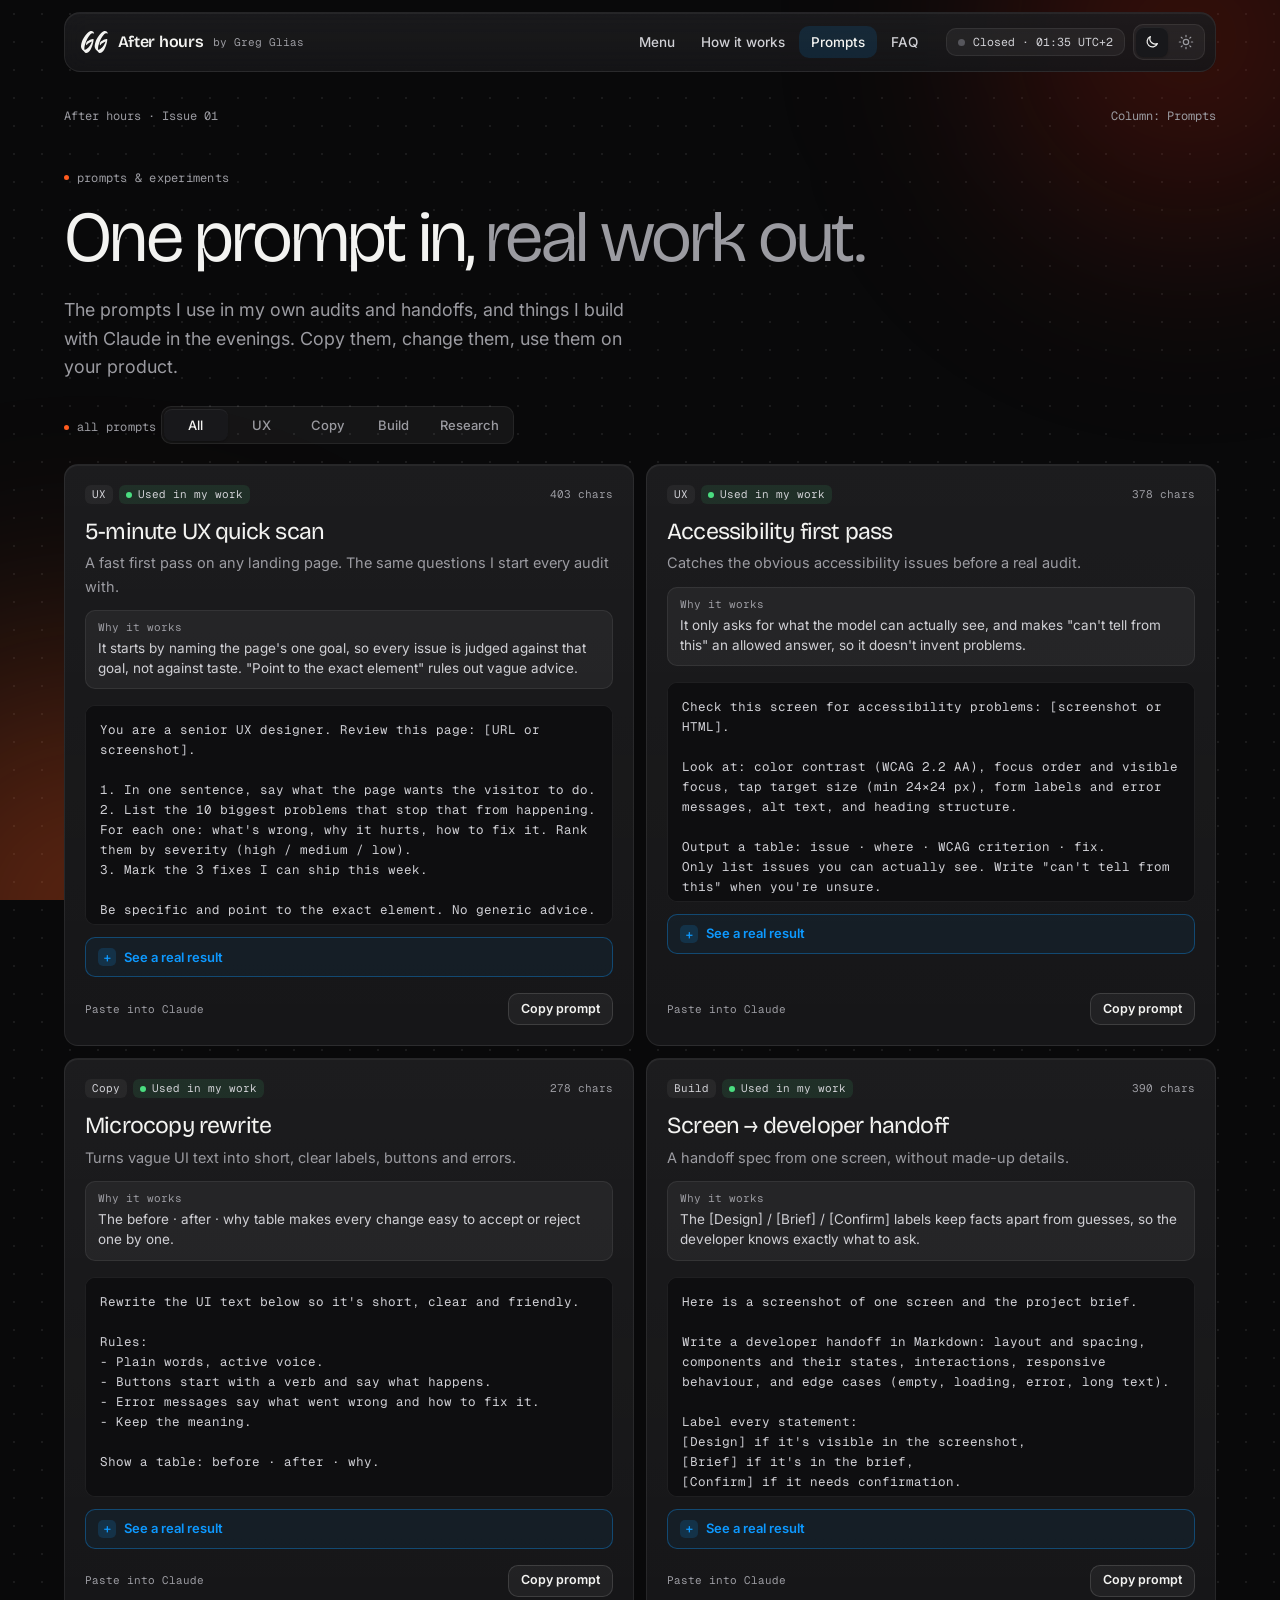
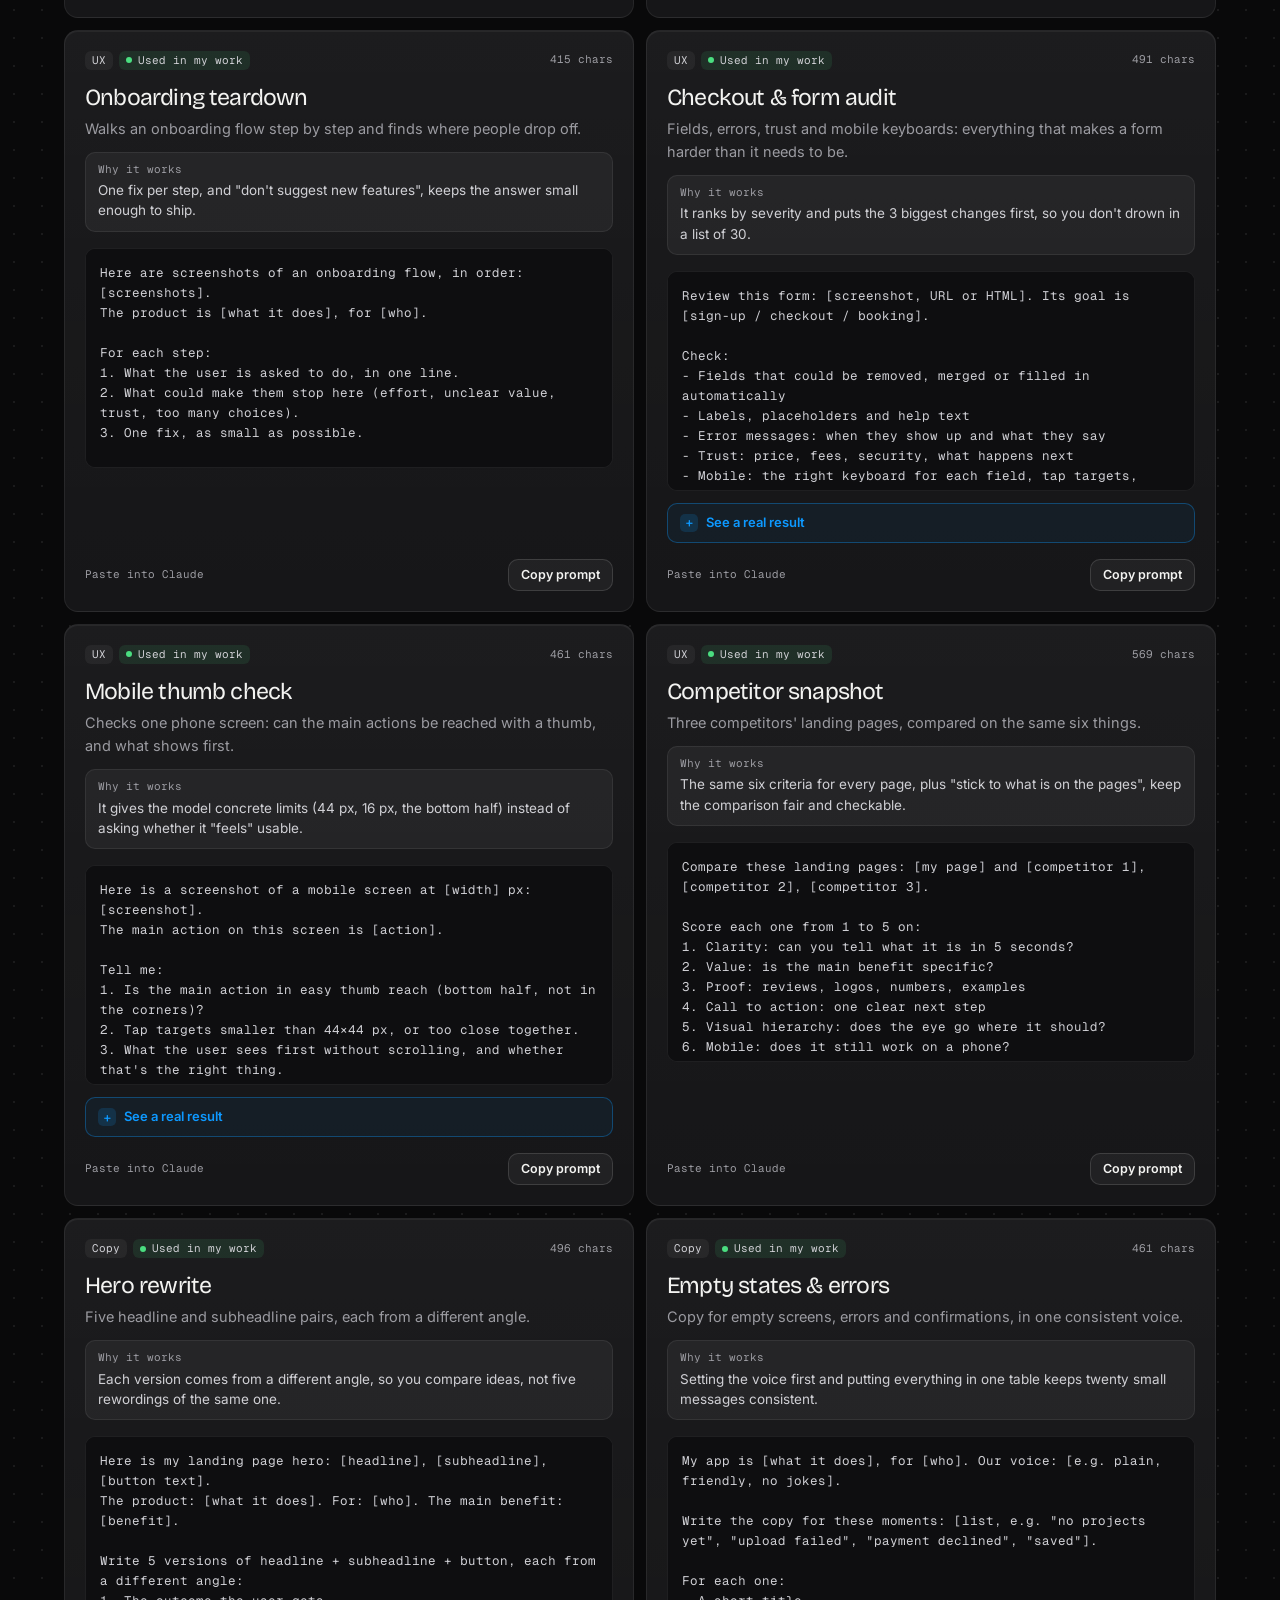
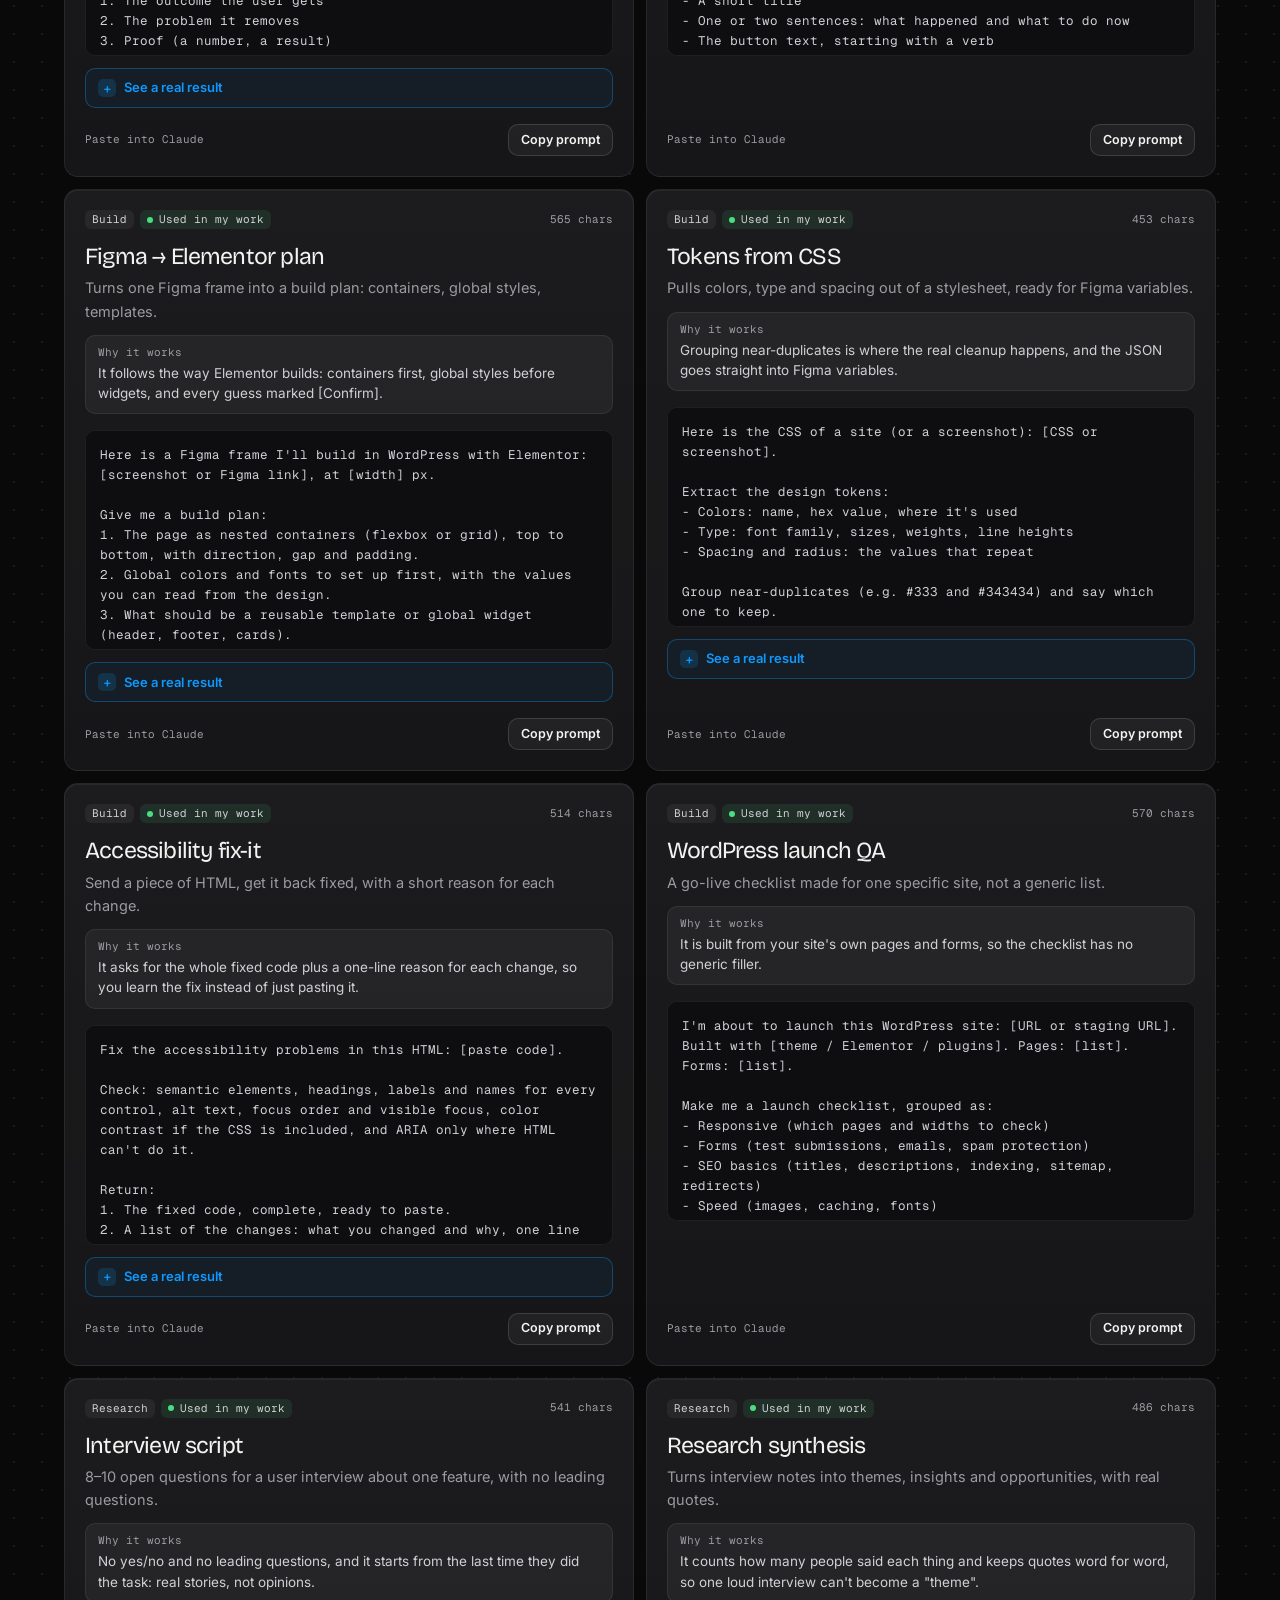
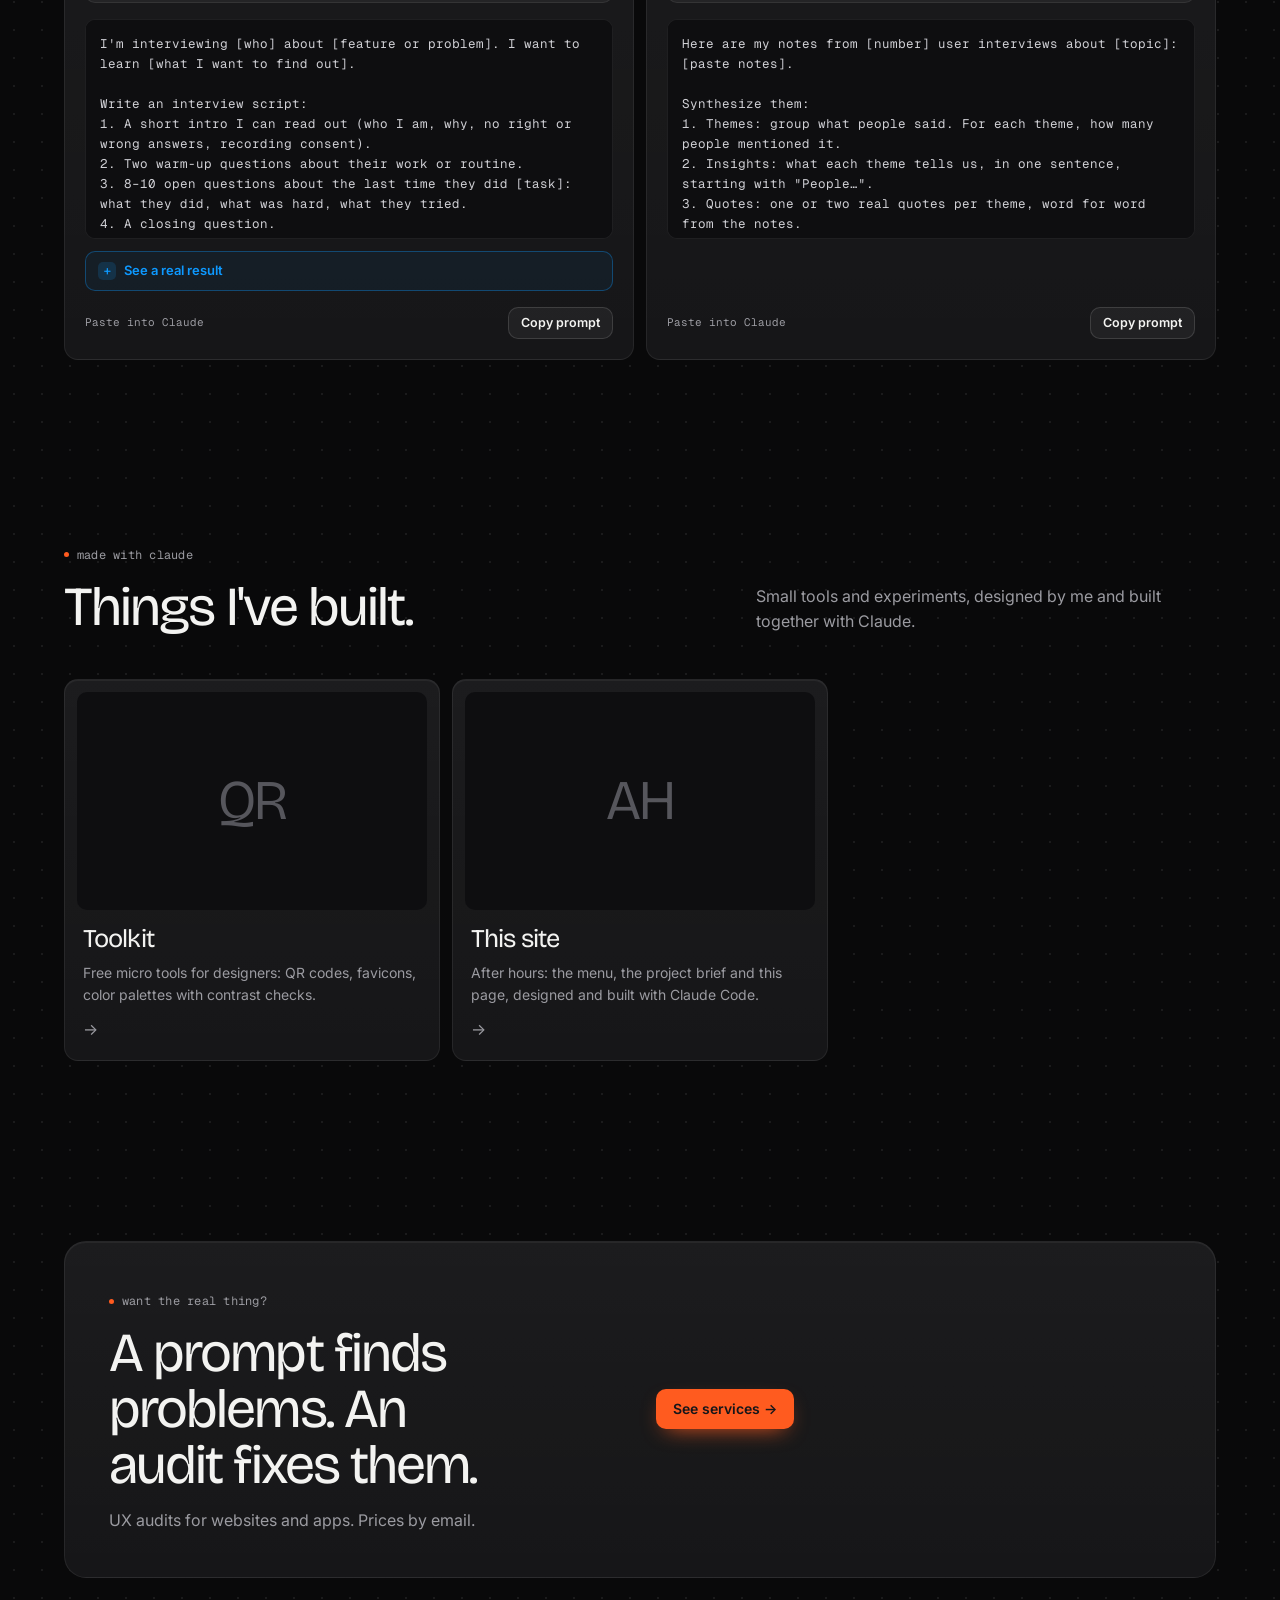
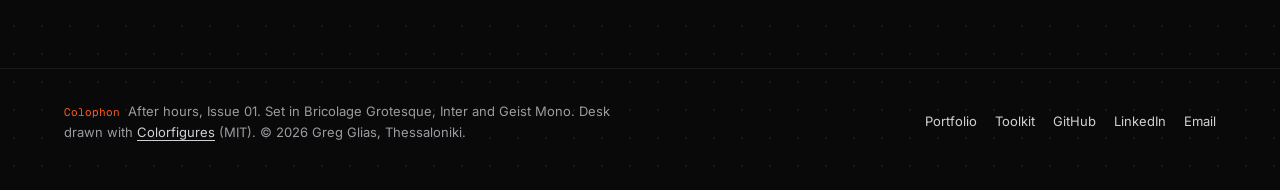
==== prompts/index.html @ 54c4a12a "Fixes from the prompt runs (smaller masthead, Email me in hero, See services, Ask button, h4 titles," ====
<!doctype html>
<html lang="en">
<head>
  <meta charset="utf-8">
  <meta name="robots" content="noindex, nofollow">
  <meta name="viewport" content="width=device-width, initial-scale=1">
  <title>Prompts — After hours by Greg Glias</title>
  <meta name="description" content="Prompts I use for UX audits, microcopy and developer handoffs, and things I build with Claude. Copy and use them.">
  <link rel="canonical" href="https://gglias.github.io/afterhours/prompts/">
  <meta property="og:type" content="website">
  <meta property="og:site_name" content="After hours">
  <meta property="og:title" content="Prompts — After hours by Greg Glias">
  <meta property="og:description" content="Prompts I use for UX audits, microcopy and developer handoffs, and things I build with Claude. Copy and use them.">
  <meta property="og:url" content="https://gglias.github.io/afterhours/prompts/">
  <meta property="og:image" content="https://gglias.github.io/afterhours/assets/og.png">
  <meta property="og:image:width" content="1200">
  <meta property="og:image:height" content="630">
  <meta property="og:image:alt" content="After hours, Issue 01: UX audits, redesign sprints and Figma to WordPress, in the evenings. A drawing of a desk with a lamp and a laptop showing OPEN.">
  <meta name="twitter:card" content="summary_large_image">
  <meta name="theme-color" content="#09090a">
  <link rel="icon" href="../assets/favicon.svg" type="image/svg+xml">
  <link rel="stylesheet" href="../assets/styles.css?v=20">
  <script>try{var t=localStorage.getItem("ah-theme");if(t==="light")document.documentElement.dataset.theme="light"}catch(e){}</script>
</head>
<body>
<div class="glow" aria-hidden="true"></div>

<header class="site-header">
  <div class="topbar">
    <a class="brand" href="../"><svg class="brand-mark" aria-hidden="true" focusable="false" viewBox="0 0 525.78 432.28"><g fill="currentColor"><path d="M209.18,208.44c-3.18,1.28-5.66,2.13-8,3.23-17.44,8.12-34.71,16.56-51.15,26.6a116.94,116.94,0,0,0-29.23,25.48c-1.2,1.45-2.16,3.1-3,4.34.07,1.86,1.25,1.66,2.06,2,2.94,1.28,3.4,2.54,1.76,4.75-3.48,4.73-8.32,5.7-13.25,2.64a15.84,15.84,0,0,1-6.83-9c-2.43-7.54-2.07-15.22-1-22.87,2.42-17.88,11.33-31.9,25.76-42.59a144.33,144.33,0,0,1,22.12-13.52,519.35,519.35,0,0,1,59.76-25.2c6.8-2.36,13.65-4.62,20.55-6.68a41,41,0,0,1,9.21-1.58c5.13-.3,7.4,1.59,8.49,6.81A27.88,27.88,0,0,1,247,170c-.54,9.36-.8,18.76-2,28-7.36,55.41-25.45,107.4-50.9,156.95-7,13.71-14.82,27-24.91,38.75A139.16,139.16,0,0,1,136,422.44c-10.45,6.35-21.54,10.43-34.12,9.77a36.08,36.08,0,0,1-17-5.15,51.85,51.85,0,0,1-12.49-10.82c-7.09-8.16-14.14-16.36-21.35-24.42-3.19-3.57-6.74-6.84-10.13-10.24-6.44-6.47-13.24-12.63-19.26-19.47C7.62,346.19.29,327.56,0,306.18A226,226,0,0,1,7.64,244.1c6-22.29,13.17-44.22,22.51-65.38C44.68,145.78,63.51,115.4,85,86.58c12.68-17,26.48-33,42.24-47.26a212.1,212.1,0,0,1,49-32.72c8.7-4.28,17.91-7,27.8-6.56,11.39.48,21.63,3.85,30.43,11.39,7.55,6.46,14.62,13.24,19.16,22.25a47.4,47.4,0,0,1,2.63,5.92,11.88,11.88,0,0,1,.66,4.22c-.22,6.55-5.08,9.57-10.88,6.65A34.3,34.3,0,0,1,239.56,46c-4.64-3.9-10-4.49-15.63-3.47A36.37,36.37,0,0,0,217,44.57c-13.32,5.35-25.28,12.69-35.14,23.33C160,91.51,142.47,118.15,127,146.29c-19.5,35.57-34.16,73.11-45.87,111.88C77,272,72.81,285.77,70.35,300a284.4,284.4,0,0,0-4.55,42.27,95.78,95.78,0,0,0,2.45,23.62c.94,4.11,3.2,5.85,7.31,4.82A80.51,80.51,0,0,0,89.15,366c9.69-4.38,18.35-10.5,26.72-17a271.94,271.94,0,0,0,63.9-70.91c9.48-15.08,18.61-30.32,25.09-47C207.56,224.19,209.92,217.14,209.18,208.44Z"/><path d="M478,208.44c-3.18,1.28-5.66,2.13-8,3.23-17.44,8.12-34.71,16.56-51.15,26.6a116.94,116.94,0,0,0-29.23,25.48c-1.2,1.45-2.16,3.1-3,4.34.06,1.86,1.25,1.66,2.06,2,2.94,1.28,3.4,2.54,1.76,4.75-3.48,4.73-8.32,5.7-13.25,2.64a15.85,15.85,0,0,1-6.84-9c-2.42-7.54-2.06-15.22-1-22.87,2.43-17.88,11.33-31.9,25.76-42.59a144.42,144.42,0,0,1,22.13-13.52,520,520,0,0,1,59.75-25.2c6.81-2.36,13.66-4.62,20.56-6.68a41,41,0,0,1,9.21-1.58c5.13-.3,7.4,1.59,8.49,6.81a27.43,27.43,0,0,1,.66,7.15c-.53,9.36-.8,18.76-2,28-7.36,55.41-25.45,107.4-50.91,156.95-7,13.71-14.81,27-24.91,38.75a138.92,138.92,0,0,1-33.15,28.66c-10.46,6.35-21.55,10.43-34.12,9.77a36.08,36.08,0,0,1-17-5.15,51.85,51.85,0,0,1-12.49-10.82c-7.1-8.16-14.14-16.36-21.35-24.42-3.2-3.57-6.74-6.84-10.13-10.24-6.45-6.47-13.24-12.63-19.26-19.47-14-15.92-21.35-34.55-21.62-55.93a226,226,0,0,1,7.62-62.08c6-22.29,13.17-44.22,22.5-65.38,14.54-32.94,33.37-63.32,54.85-92.14,12.68-17,26.47-33,42.24-47.26a211.89,211.89,0,0,1,49-32.72c8.7-4.28,17.91-7,27.8-6.56,11.39.48,21.62,3.85,30.43,11.39,7.54,6.46,14.62,13.24,19.16,22.25a47.4,47.4,0,0,1,2.63,5.92,11.88,11.88,0,0,1,.66,4.22c-.23,6.55-5.09,9.57-10.88,6.65A34.3,34.3,0,0,1,508.38,46c-4.64-3.9-10-4.49-15.63-3.47a36.25,36.25,0,0,0-6.9,2.06c-13.31,5.35-25.27,12.69-35.13,23.33-21.91,23.61-39.43,50.25-54.86,78.39C376.35,181.86,361.7,219.4,350,258.17c-4.17,13.8-8.36,27.6-10.82,41.84a283.09,283.09,0,0,0-4.56,42.27,96.27,96.27,0,0,0,2.46,23.62c.94,4.11,3.2,5.85,7.31,4.82A80.51,80.51,0,0,0,358,366c9.69-4.38,18.35-10.5,26.72-17a271.73,271.73,0,0,0,63.89-70.91c9.48-15.08,18.62-30.32,25.1-47C476.38,224.19,478.74,217.14,478,208.44Z"/></g></svg>After hours <small>by Greg Glias</small></a>
    <nav class="nav" aria-label="Main">
      <a href="../#menu">Menu</a>
      <a href="../#how">How it works</a>
      <a href="./" aria-current="page">Prompts</a>
      <a href="../#faq">FAQ</a>
    </nav>
    <div class="header-tools">
      <span class="status" data-status><span class="status-dot"></span><span data-status-text>Studio time</span></span>
      <div class="gg-switch" role="group" aria-label="Theme">
        <button type="button" data-set-theme="dark" aria-pressed="true" aria-label="Dark theme"><svg viewBox="0 0 24 24" aria-hidden="true"><path d="M20 14.5A8 8 0 0 1 9.5 4a8 8 0 1 0 10.5 10.5Z"/></svg></button>
        <button type="button" data-set-theme="light" aria-pressed="false" aria-label="Light theme"><svg viewBox="0 0 24 24" aria-hidden="true"><circle cx="12" cy="12" r="4"/><path d="M12 2v2M12 20v2M4.9 4.9l1.4 1.4M17.7 17.7l1.4 1.4M2 12h2M20 12h2M4.9 19.1l1.4-1.4M17.7 6.3l1.4-1.4"/></svg></button>
      </div>
    </div>
  </div>
</header>

<main>
  <section class="hero" aria-labelledby="hero-title" style="padding-bottom:24px">
    <div class="wrap">
      <p class="column-head"><span>After hours · Issue 01</span><span>Column: Prompts</span></p>
      <p class="eyebrow">prompts &amp; experiments</p>
      <h1 id="hero-title">One prompt in, <em>real work out.</em></h1>
      <p class="hero-lead">The prompts I use in my own audits and handoffs, and things I build with Claude in the evenings. Copy them, change them, use them on your product.</p>
    </div>
  </section>

  <section aria-labelledby="prompts-title" style="padding-top:0">
    <div class="wrap">
      <h2 id="prompts-title" class="eyebrow">all prompts</h2>
      <div class="tabs" role="tablist" data-tabs>
        <button class="tab" type="button" role="tab" aria-selected="true" data-filter="all">All</button>
        <button class="tab" type="button" role="tab" aria-selected="false" data-filter="ux">UX</button>
        <button class="tab" type="button" role="tab" aria-selected="false" data-filter="copy">Copy</button>
        <button class="tab" type="button" role="tab" aria-selected="false" data-filter="build">Build</button>
        <button class="tab" type="button" role="tab" aria-selected="false" data-filter="research">Research</button>
      </div>
      <div class="prompt-grid" data-prompts></div>
    </div>
  </section>

  <section aria-labelledby="made-title">
    <div class="wrap">
      <div class="section-head">
        <div>
          <p class="eyebrow">made with claude</p>
          <h2 id="made-title">Things I've built.</h2>
        </div>
        <p>Small tools and experiments, designed by me and built together with Claude.</p>
      </div>
      <div class="made-grid" data-made></div>
    </div>
  </section>

  <section aria-labelledby="cta-title">
    <div class="wrap">
      <div class="sample surface">
        <div>
          <p class="eyebrow">want the real thing?</p>
          <h2 id="cta-title">A prompt finds problems. An audit fixes them.</h2>
          <p class="muted">UX audits for websites and apps. Prices by email.</p>
        </div>
        <div><a class="btn btn-primary" href="../#menu">See services →</a></div>
      </div>
    </div>
  </section>
</main>

<footer class="site-footer">
  <div class="wrap">
    <p class="colophon"><span>Colophon</span>After hours, Issue 01. Set in Bricolage Grotesque, Inter and Geist Mono. Desk drawn with <a href="https://april-zhu.com/colorfigures" target="_blank" rel="noopener">Colorfigures</a> (MIT). © <span data-year class="year">2026</span> Greg Glias, Thessaloniki.</p>
    <nav aria-label="Elsewhere">
      <a href="https://gglias.github.io/" target="_blank" rel="noopener">Portfolio</a>
      <a href="https://gglias.github.io/toolkit/" target="_blank" rel="noopener">Toolkit</a>
      <a href="https://github.com/gglias" target="_blank" rel="noopener">GitHub</a>
      <a href="https://www.linkedin.com/in/gglias" target="_blank" rel="noopener">LinkedIn</a>
      <a href="mailto:gglias.pro@gmail.com">Email</a>
    </nav>
  </div>
</footer>

<div class="toast" data-toast role="status"></div>

<script src="../assets/prompts.js?v=4"></script>
<script src="../assets/prompts-proof.js?v=2"></script>
<script src="../assets/site.js?v=15"></script>
</body>
</html>
---- assets/styles.css ----
/* After hours — services by Greg Glias, in the GG Studio system (the look of gglias.github.io):
   a near-black Figma canvas with a dot grid and an ember glow, panels as frames, Figma blue for "selected".
   Dark is home; light is the same system on paper. Bricolage Grotesque / Inter / Geist Mono. */
@import url("https://fonts.googleapis.com/css2?family=Bricolage+Grotesque:opsz,wdth,wght@12..96,75..100,200..800&family=Geist+Mono:wght@400;500&family=Inter:opsz,wght@14..32,400..600&display=swap");

:root {
  --bg: #09090a;
  --bg-2: #0e0e10;
  --card: #121214;
  --card-2: #18181b;
  --modal: #1f1f23;
  --line: rgb(255 255 255 / 0.07);
  --line-2: rgb(255 255 255 / 0.13);
  --dot: rgb(255 255 255 / 0.075);
  --text: #f3f3f1;
  --text-2: #d0d0d5;
  --muted: #9b9ba1;
  --faint: #56565c;
  --accent: #ff5b1f;
  --accent-deep: #c4210b;
  --on-accent: #ffffff;
  --select: #0d99ff;
  --select-ink: #0d99ff;
  --on-select: #ffffff;
  --ok: #4ade80;
  --warn: #fbbf24;
  --bad: #f87171;
  --fill: rgb(255 255 255 / 0.05);
  --fill-2: rgb(255 255 255 / 0.1);
  --shadow-c: rgb(0 0 0 / 0.9);
  --glow-op: 1;
  --paper: #efefec;               /* the desk drawing and the sample sit on paper in both themes */

  --font-display: "Bricolage Grotesque", "Helvetica Neue", Arial, sans-serif;
  --font-body: "Inter", system-ui, sans-serif;
  --font-mono: "Geist Mono", ui-monospace, "SFMono-Regular", Menlo, monospace;

  --radius-xl: 22px; --radius-panel: 20px; --radius-bar: 16px; --radius-l: 14px;
  --radius-m: 10px; --radius-s: 8px; --radius-xs: 6px; --radius-badge: 4px; --radius-pill: 999px;
  --shadow-highlight: inset 0 1px 0 rgb(255 255 255 / 0.05);
  --shadow-accent: 0 8px 22px -10px #ff5b1f;
  --ease: cubic-bezier(0.2, 0.7, 0.1, 1);
  --wrap: 1200px;
  --gutter: clamp(16px, 3vw, 24px);
  --lamp-pal: ember;
}
:root[data-theme="light"] {
  --bg: #efefec;
  --bg-2: #e7e7e3;
  --card: #fbfbfa;
  --card-2: #ffffff;
  --modal: #ffffff;
  --line: rgb(0 0 0 / 0.07);
  --line-2: rgb(0 0 0 / 0.13);
  --dot: rgb(0 0 0 / 0.075);
  --text: #16161a;
  --text-2: #3f3f46;
  --muted: #6b6b72;
  --faint: #a3a3aa;
  --select-ink: #0a5fb4;
  --ok: #16a34a;
  --warn: #d97706;
  --bad: #dc2626;
  --fill: rgb(0 0 0 / 0.05);
  --fill-2: rgb(0 0 0 / 0.1);
  --shadow-c: rgb(20 20 30 / 0.22);
  --glow-op: 0.28;
}

*, *::before, *::after { box-sizing: border-box; }
html { -webkit-text-size-adjust: 100%; scroll-behavior: smooth; scroll-padding-top: 96px; }
body {
  margin: 0; min-height: 100vh; overflow-x: hidden;
  color: var(--text); font: 400 16px/1.6 var(--font-body); -webkit-font-smoothing: antialiased;
  background: radial-gradient(circle, var(--dot) 1.1px, transparent 1.4px) 0 0 / 28px 28px, var(--bg);
}
/* the ember glow, behind everything */
.glow { position: fixed; inset: 0; z-index: -1; pointer-events: none; overflow: hidden; opacity: var(--glow-op); }
.glow::before, .glow::after { content: ""; position: absolute; border-radius: 50%; filter: blur(90px); }
.glow::before { width: 70vmax; height: 70vmax; left: -28vmax; bottom: -36vmax; background: radial-gradient(circle, rgb(255 91 31 / 0.42), transparent 62%); }
.glow::after { width: 50vmax; height: 50vmax; right: -18vmax; top: -22vmax; background: radial-gradient(circle, rgb(196 33 11 / 0.34), transparent 62%); }

img, svg { display: block; max-width: 100%; }
[hidden] { display: none !important; }
a { color: inherit; text-underline-offset: 3px; text-decoration-thickness: 1px; }
button { font: inherit; color: inherit; }
:focus-visible { outline: 2px solid var(--select); outline-offset: 2px; border-radius: 6px; }
::selection { background: var(--select); color: #fff; }
p { margin: 0; }
h1, h2, h3, h4 { margin: 0; font-family: var(--font-display); font-weight: 400; letter-spacing: -0.035em; line-height: 1.02; text-wrap: balance; }
h1 { font-size: clamp(2.5rem, 5.6vw, 5.1rem); font-weight: 350; letter-spacing: -0.038em; line-height: 0.98; }
h2 { font-size: clamp(2rem, 4.3vw, 3.5rem); }
h3 { font-size: 1.6rem; line-height: 1; }
.muted { color: var(--muted); }
.tiny { font: 400 11px/1.4 var(--font-mono); color: var(--muted); }

.wrap { width: 100%; max-width: var(--wrap); margin: 0 auto; padding: 0 var(--gutter); }

/* every panel */
.surface {
  background: linear-gradient(180deg, rgb(255 255 255 / 0.045), rgb(255 255 255 / 0.015)), var(--card);
  border: 1px solid var(--line); box-shadow: var(--shadow-highlight);
}

/* eyebrow: mono with the ember dot */
.eyebrow { display: inline-flex; align-items: center; gap: 8px; margin-bottom: 18px; font: 400 12px/1 var(--font-mono); letter-spacing: 0.02em; color: var(--muted); }
.eyebrow::before { content: ""; width: 5px; height: 5px; border-radius: 50%; background: var(--accent); flex: none; }

/* buttons */
.btn {
  display: inline-flex; align-items: center; justify-content: center; gap: 8px; min-height: 40px; padding: 9px 16px;
  border: 1px solid var(--line-2); border-radius: var(--radius-m); background: var(--fill); color: var(--text);
  font: 600 13px/1 var(--font-body); text-decoration: none; white-space: nowrap; cursor: pointer;
  transition: background .2s, border-color .2s, transform .2s var(--ease);
}
.btn:hover { background: var(--fill-2); }
.btn:active { transform: scale(.98); }
.btn-primary { border-color: transparent; background: var(--accent); color: #16161a; box-shadow: var(--shadow-accent); font-size: 14px; }
.btn-primary:hover { background: #ff6d36; }
.btn-sm { min-height: 32px; padding: 7px 12px; font-size: 12.5px; }
.btn[aria-pressed="true"] { border-color: var(--select); background: rgb(13 153 255 / 0.14); }

/* ---------- top bar ---------- */
.site-header { position: sticky; top: 0; z-index: 30; padding: 12px var(--gutter) 0; }
.topbar {
  max-width: calc(var(--wrap) - 2 * var(--gutter)); margin: 0 auto; height: 60px; padding: 0 10px 0 16px;
  display: flex; align-items: center; gap: 16px; border-radius: var(--radius-bar);
  background: linear-gradient(180deg, rgb(255 255 255 / 0.045), rgb(255 255 255 / 0.015)), color-mix(in srgb, var(--card) 88%, transparent);
  backdrop-filter: blur(14px); -webkit-backdrop-filter: blur(14px);
  border: 1px solid var(--line); box-shadow: var(--shadow-highlight);
}
.brand { display: inline-flex; align-items: center; gap: 10px; text-decoration: none; white-space: nowrap; font: 600 16px/1 var(--font-display); letter-spacing: -0.02em; }
.brand-mark { width: auto; height: 22px; color: var(--text); flex: none; }
.brand small { font: 400 11px/1 var(--font-mono); letter-spacing: 0; color: var(--muted); }
.nav { display: flex; gap: 2px; margin-left: auto; }
.nav a { padding: 8px 12px; border-radius: var(--radius-m); color: var(--text-2); font: 500 13.5px/1.2 var(--font-body); text-decoration: none; }
.nav a:hover { background: var(--fill); color: var(--text); }
.nav a[aria-current="page"] { background: rgb(13 153 255 / 0.13); color: var(--text); }
.header-tools { display: flex; align-items: center; gap: 8px; }
.status { display: inline-flex; align-items: center; gap: 8px; padding: 7px 11px; border-radius: var(--radius-m); background: var(--fill); border: 1px solid var(--line); font: 400 11.5px/1 var(--font-mono); color: var(--text-2); white-space: nowrap; }
.status { position: relative; cursor: default; }
.status-tip { display: none; }
@media (hover: hover) and (min-width: 900px) {
  .status-tip {
    position: absolute; right: 0; top: calc(100% + 10px); z-index: 40; width: 300px;
    display: grid; gap: 4px; padding: 12px 14px; border-radius: var(--radius-bar);
    background: linear-gradient(180deg, rgb(255 255 255 / 0.07), rgb(255 255 255 / 0.03)), var(--modal);
    border: 1px solid var(--line-2); box-shadow: 0 30px 80px -20px var(--shadow-c);
    font: 400 12.5px/1.45 var(--font-body); color: var(--text-2); white-space: normal;
    opacity: 0; visibility: hidden; transform: translateY(-4px); transition: opacity .15s, transform .15s var(--ease), visibility .15s;
  }
  .status-tip b { font: 600 13px/1.3 var(--font-body); color: var(--text); }
  .status-tip-foot { margin-top: 4px; padding-top: 8px; border-top: 1px solid var(--line); font: 400 11px/1.3 var(--font-mono); color: var(--muted); }
  .status:hover .status-tip, .status:focus-visible .status-tip { opacity: 1; visibility: visible; transform: none; }
}
.status-dot { width: 7px; height: 7px; border-radius: 50%; background: var(--faint); flex: none; }
[data-open="true"] > .status-dot, [data-open="true"] .status-dot { background: var(--ok); box-shadow: 0 0 0 0 var(--ok); animation: pulse 2.4s infinite; }
@keyframes pulse { 0% { box-shadow: 0 0 0 0 rgb(74 222 128 / .55); } 70% { box-shadow: 0 0 0 7px transparent; } 100% { box-shadow: 0 0 0 0 transparent; } }

/* theme switch */
.gg-switch { display: inline-grid; grid-auto-flow: column; gap: 2px; padding: 2px; border-radius: var(--radius-m); background: var(--fill); border: 1px solid var(--line); }
.gg-switch button { display: grid; place-items: center; width: 32px; height: 30px; border: 0; border-radius: var(--radius-s); background: transparent; color: var(--muted); cursor: pointer; }
.gg-switch button[aria-pressed="true"] { background: var(--card-2); color: var(--text); box-shadow: 0 1px 2px rgb(0 0 0 / 0.25), inset 0 1px 0 rgb(255 255 255 / 0.06); }
.gg-switch svg { width: 16px; height: 16px; fill: none; stroke: currentColor; stroke-width: 1.8; stroke-linecap: round; stroke-linejoin: round; }

/* ---------- masthead: the hero object in a Figma selection frame ---------- */
.hero { padding: clamp(24px, 3vw, 40px) 0 clamp(56px, 7vw, 96px); }
.masthead { margin-bottom: clamp(36px, 4vw, 56px); }
.mast-top { display: flex; justify-content: space-between; align-items: center; gap: 8px 16px; flex-wrap: wrap; margin-bottom: 30px; font: 400 12px/1 var(--font-mono); color: var(--muted); }
.mast-status { display: inline-flex; align-items: center; gap: 8px; color: var(--text-2); }
.mast-frame { display: table; margin: 0 auto; padding: clamp(6px, 1.4vw, 16px) clamp(10px, 2vw, 24px); }
.mast-title { font: 350 clamp(56px, 10.5vw, 148px)/0.86 var(--font-display); letter-spacing: -0.045em; text-align: center; white-space: nowrap; }
.mast-sub { display: flex; justify-content: center; flex-wrap: wrap; gap: 8px; margin-top: 36px; }
.mast-sub span { padding: 7px 13px; border-radius: var(--radius-pill); border: 1px solid var(--line-2); background: var(--fill); font: 400 12px/1 var(--font-mono); color: var(--text-2); }

.gg-frame { position: relative; }
.gg-frame::before { content: ""; position: absolute; inset: 0; border: 1.5px solid var(--select); pointer-events: none; clip-path: inset(0 100% 0 0); animation: wipe .9s var(--ease) .15s forwards; }
.gg-frame-label { position: absolute; left: 0; bottom: calc(100% + 8px); font: 400 11.5px/1 var(--font-mono); color: var(--select-ink); white-space: nowrap; opacity: 0; animation: rise .5s var(--ease) 1s forwards; }
.gg-handle { position: absolute; width: 9px; height: 9px; background: var(--bg); border: 1.5px solid var(--select); transform: scale(0); animation: pop .3s var(--ease) forwards; }
.gg-handle.tl { left: -4.5px; top: -4.5px; animation-delay: .5s; } .gg-handle.tr { right: -4.5px; top: -4.5px; animation-delay: .6s; }
.gg-handle.br { right: -4.5px; bottom: -4.5px; animation-delay: .7s; } .gg-handle.bl { left: -4.5px; bottom: -4.5px; animation-delay: .8s; }
.gg-size { position: absolute; left: 50%; top: calc(100% + 10px); transform: translateX(-50%); padding: 3px 6px; border-radius: var(--radius-badge); background: var(--select); color: var(--on-select); font: 400 11px/1.3 var(--font-mono); font-variant-numeric: tabular-nums; white-space: nowrap; opacity: 0; animation: rise .5s var(--ease) 1.1s forwards; }
@keyframes wipe { to { clip-path: inset(0 0 0 0); } }
@keyframes pop { to { transform: scale(1); } }
@keyframes rise { from { opacity: 0; translate: 0 4px; } to { opacity: 1; translate: 0 0; } }

/* ---------- hero ---------- */
.hero-grid { display: grid; grid-template-columns: minmax(0, 0.9fr) minmax(0, 1.1fr); gap: clamp(32px, 5vw, 64px); align-items: center; }
.hero h1 em { font-style: normal; color: var(--muted); }
.hero-lead { margin-top: 24px; max-width: 52ch; font-size: clamp(16px, 1.4vw, 18.9px); line-height: 1.6; color: var(--muted); }
.hero-actions { display: flex; flex-wrap: wrap; gap: 8px; margin-top: 30px; }
.copy-line { display: flex; align-items: center; gap: 8px; max-width: 420px; margin-top: 16px; padding: 4px 4px 4px 14px; border-radius: var(--radius-m); background: var(--fill); border: 1px solid var(--line); }
.copy-line code { flex: 1; min-width: 0; overflow: hidden; text-overflow: ellipsis; white-space: nowrap; font: 400 13px/1 var(--font-mono); color: var(--text-2); }

/* availability: Available / Limited availability / Fully booked (assets/availability.js) */
.avail { display: inline-flex; align-items: center; flex-wrap: wrap; gap: 6px 10px; margin-top: 22px; padding: 8px 12px; border-radius: var(--radius-m); background: var(--fill); border: 1px solid var(--line); font: 400 12px/1.2 var(--font-mono); color: var(--muted); }
.avail:empty { display: none; }
.avail b { font: 600 13px/1 var(--font-body); color: var(--text); }
.avail-dot { width: 8px; height: 8px; border-radius: 50%; background: var(--ok); box-shadow: 0 0 0 3px rgb(74 222 128 / 0.16); flex: none; }
.avail[data-state="limited"] .avail-dot { background: var(--warn); box-shadow: 0 0 0 3px rgb(251 191 36 / 0.18); }
.avail[data-state="booked"] .avail-dot { background: var(--bad); box-shadow: 0 0 0 3px rgb(248 113 113 / 0.18); }
.contact .avail { margin-top: 20px; }
.avail-mast { margin: 0; padding: 7px 11px; }

/* the desk: transparent, on the canvas */
.studio { display: grid; gap: 4px; }
.studio-figure { position: relative; aspect-ratio: 4 / 3; margin: -4% -3% 0; }
.studio-figure iframe { display: block; width: 100%; height: 100%; border: 0; background: transparent; }
.cover-caption { padding: 4px 8px 10px; text-align: center; font-size: 13px; color: var(--muted); }
.cover-caption span { margin-right: 8px; font: 400 11px/1 var(--font-mono); color: var(--select-ink); }
.studio-panel { border-radius: var(--radius-l); padding: 6px 8px 4px; }
.studio-bar { display: flex; align-items: center; justify-content: space-between; gap: 12px; padding: 10px 8px 4px; }
.studio-word { display: flex; align-items: baseline; gap: 10px; font: 500 22px/1 var(--font-display); letter-spacing: -0.03em; }
.studio[data-open="true"] [data-sign-word] { color: var(--ok); }
.studio .status-dot { display: none; }
.studio-clock { font: 400 11.5px/1 var(--font-mono); letter-spacing: 0; color: var(--muted); font-variant-numeric: tabular-nums; }
.studio-note { margin-top: 6px; font-size: 13px; color: var(--muted); }
.studio-hours { display: flex; justify-content: space-between; flex-wrap: wrap; gap: 8px; padding: 10px 8px 6px; margin-top: 10px; border-top: 1px solid var(--line); font: 400 11px/1.3 var(--font-mono); color: var(--muted); }

/* ---------- sections ---------- */
section { padding: clamp(56px, 7vw, 96px) 0; }
.rule { display: none; }
.section-head { display: flex; justify-content: space-between; align-items: end; gap: 16px 32px; flex-wrap: wrap; margin-bottom: clamp(28px, 4vw, 44px); }
.section-head > p { max-width: 46ch; color: var(--muted); }

/* how it works */
.steps { display: grid; grid-template-columns: repeat(3, minmax(0, 1fr)); gap: 12px; }
.step { border-radius: var(--radius-l); padding: 22px; }
.step-num { display: inline-block; font: 400 11.5px/1 var(--font-mono); color: var(--accent); }
.step h3 { margin: 18px 0 10px; font-size: 1.45rem; }
.step p { color: var(--muted); font-size: 15px; }

/* services */
.menu-group + .menu-group { margin-top: 40px; }
.group-title { margin: 0 0 12px; padding: 0 4px; font: 500 10.5px/22px var(--font-mono); letter-spacing: 0.06em; text-transform: uppercase; color: var(--muted); }
.svc-grid { display: grid; grid-template-columns: repeat(auto-fill, minmax(min(100%, 340px), 1fr)); gap: 12px; }
.svc {
  display: flex; flex-direction: column; border-radius: var(--radius-l); padding: 22px;
  transition: border-color .2s, transform .25s var(--ease), box-shadow .2s;
}
.svc:hover { border-color: var(--select); transform: translateY(-2px); box-shadow: 0 14px 30px -18px var(--shadow-c); }
.svc-top { display: flex; align-items: center; justify-content: space-between; gap: 8px; }
.toc-no { font: 400 11.5px/1 var(--font-mono); color: var(--accent); }
.tag { display: inline-block; padding: 4px 7px; border-radius: var(--radius-xs); background: var(--fill); color: var(--text-2); font: 400 11px/1 var(--font-mono); white-space: nowrap; }
.svc h4 { margin: 18px 0 10px; font-size: 1.6rem; line-height: 1; }
.item-meta { display: flex; flex-wrap: wrap; gap: 6px 14px; font: 400 11.5px/1.3 var(--font-mono); color: var(--muted); }
.item-desc { margin-top: 14px; font-size: 15px; color: var(--text-2); }
.item-lists { display: grid; grid-template-columns: minmax(0, 1fr) minmax(0, 1fr); gap: 16px; margin-top: 18px; padding-top: 16px; border-top: 1px solid var(--line); font-size: 13.5px; }
.item-lists strong { font: 400 11.5px/1.2 var(--font-mono); color: var(--muted); }
.item-lists ul { list-style: none; margin: 8px 0 0; padding: 0; display: grid; gap: 5px; }
.item-lists li { position: relative; padding-left: 16px; color: var(--text-2); line-height: 1.4; }
.item-lists .yes li::before { content: "+"; position: absolute; left: 0; color: var(--ok); font-weight: 600; }
.item-lists .no li { color: var(--muted); }
.item-lists .no li::before { content: "–"; position: absolute; left: 0; color: var(--faint); }
.svc-ask { margin-top: auto; padding-top: 20px; }
.svc-ask .btn::after { content: "→"; transition: transform .2s var(--ease); }
.svc-ask .btn:hover::after { transform: translateX(3px); }
.visually-hidden { position: absolute; width: 1px; height: 1px; padding: 0; margin: -1px; overflow: hidden; clip: rect(0 0 0 0); white-space: nowrap; border: 0; }

/* contact: prices by email */
.contact { display: grid; grid-template-columns: minmax(0, 1.3fr) minmax(0, 1fr); gap: 24px 48px; align-items: end; border-radius: var(--radius-xl); padding: clamp(24px, 4vw, 48px); }
.contact p { margin-top: 16px; max-width: 52ch; color: var(--muted); }
.contact-actions { display: grid; gap: 10px; justify-items: start; }
.contact-actions .copy-line { margin-top: 0; width: 100%; }

/* sample audit */
.sample { display: grid; grid-template-columns: minmax(0, 1fr) minmax(0, 1fr); gap: 32px; align-items: center; border-radius: var(--radius-xl); padding: clamp(24px, 4vw, 44px); }
.sample .muted { margin-top: 14px; }
.soon { display: inline-block; margin-top: 18px; padding: 5px 9px; border-radius: var(--radius-xs); background: rgb(13 153 255 / 0.13); color: var(--select-ink); font: 400 11px/1 var(--font-mono); }
.annot { position: relative; display: grid; gap: 10px; padding: 20px; border-radius: var(--radius-l); background: var(--paper); }
.annot-bar { height: 10px; border-radius: 6px; background: #dcdcd7; }
.annot-bar.w60 { width: 60%; } .annot-bar.w80 { width: 80%; } .annot-bar.w40 { width: 40%; }
.annot-btn { width: 120px; height: 28px; border-radius: var(--radius-s); background: #dcdcd7; outline: 1.5px solid var(--select); outline-offset: 4px; }
.annot-pin { position: absolute; display: flex; align-items: center; gap: 6px; padding: 3px 9px 3px 4px; border-radius: var(--radius-badge); background: var(--select); color: #fff; font: 400 11px/1.3 var(--font-mono); white-space: nowrap; }
.annot-pin b { display: grid; place-items: center; width: 16px; height: 16px; border-radius: 3px; background: #fff; color: var(--select); font-size: 10px; }

/* prompts */
.prompt-grid { display: grid; grid-template-columns: repeat(2, minmax(0, 1fr)); gap: 12px; }
.prompt { display: flex; flex-direction: column; border-radius: var(--radius-l); padding: 20px; }
.prompt-head { display: flex; align-items: center; justify-content: space-between; gap: 8px; }
.prompt-head .tiny { color: var(--muted); white-space: nowrap; }
.prompt h3 { margin: 16px 0 8px; font-size: 1.45rem; }
.prompt-desc { font-size: 14.5px; color: var(--muted); }
.prompt-tags { display: flex; flex-wrap: wrap; gap: 6px; }
.tag-used { display: inline-flex; align-items: center; gap: 6px; background: rgb(74 222 128 / 0.1); color: var(--text-2); }
.tag-used::before { content: ""; width: 6px; height: 6px; border-radius: 50%; background: var(--ok); }
.prompt-why { margin-top: 12px; padding: 10px 12px; border-radius: var(--radius-m); background: var(--fill); border: 1px solid var(--line); font-size: 13.5px; line-height: 1.5; color: var(--text-2); }
.prompt-why span { display: block; margin-bottom: 4px; font: 400 11px/1.2 var(--font-mono); color: var(--muted); }
.prompt-result { margin-top: 12px; border-radius: var(--radius-m); border: 1px solid rgb(13 153 255 / 0.35); background: rgb(13 153 255 / 0.06); }
.prompt-result summary { list-style: none; cursor: pointer; display: flex; align-items: center; gap: 8px; padding: 10px 12px; font: 600 13px/1.2 var(--font-body); color: var(--select-ink); }
.prompt-result summary::-webkit-details-marker { display: none; }
.prompt-result summary::before { content: "+"; display: grid; place-items: center; width: 18px; height: 18px; border-radius: 5px; background: rgb(13 153 255 / 0.16); font: 500 13px/1 var(--font-body); transition: transform .2s var(--ease); }
.prompt-result[open] summary::before { transform: rotate(45deg); }
.prompt-result .tiny { padding: 0 12px; }
.prompt-demo { margin: 0 12px 10px; padding: 9px 11px; border-radius: var(--radius-s); background: var(--fill); border: 1px dashed var(--line-2); font-size: 12.5px; line-height: 1.45; color: var(--text-2); }
.prompt-demo::before { content: "Demo"; display: inline-block; margin-right: 8px; padding: 2px 6px; border-radius: var(--radius-badge); background: rgb(251 191 36 / 0.16); color: var(--text); font: 500 10.5px/1.3 var(--font-mono); }
.prompt-fixed { display: flex; gap: 8px; align-items: flex-start; margin: -2px 12px 12px; font-size: 12.5px; line-height: 1.45; color: var(--text-2); }
.prompt-fixed::before { content: "✓"; flex: none; display: grid; place-items: center; width: 18px; height: 18px; border-radius: 50%; background: rgb(74 222 128 / 0.16); color: var(--ok); font-size: 11px; font-weight: 700; }
.prompt-result pre { margin: 10px 12px 12px; max-height: 320px; }
.prompt pre {
  margin: 16px 0 0; padding: 14px; max-height: 220px; overflow: auto; border-radius: var(--radius-m); background: var(--bg-2); border: 1px solid var(--line);
  font: 400 12.5px/1.6 var(--font-mono); color: var(--text-2); white-space: pre-wrap; word-break: break-word;
}
.prompt-foot { display: flex; align-items: center; justify-content: space-between; gap: 8px; margin-top: auto; padding-top: 16px; }
.tabs { display: inline-grid; grid-auto-flow: column; gap: 2px; padding: 2px; margin-bottom: 20px; border-radius: var(--radius-m); background: var(--fill); border: 1px solid var(--line); }
.tab { min-width: 64px; height: 32px; padding: 0 12px; border: 0; border-radius: var(--radius-s); background: transparent; color: var(--muted); font: 500 13px/1 var(--font-body); cursor: pointer; }
.tab[aria-selected="true"] { background: var(--card-2); color: var(--text); box-shadow: 0 1px 2px rgb(0 0 0 / 0.25), inset 0 1px 0 rgb(255 255 255 / 0.06); }
.made-grid { display: grid; grid-template-columns: repeat(3, minmax(0, 1fr)); gap: 12px; }
.made { display: flex; flex-direction: column; gap: 10px; padding: 12px 12px 18px; border-radius: var(--radius-l); text-decoration: none; transition: border-color .2s, transform .25s var(--ease); }
.made:hover { border-color: var(--select); transform: translateY(-2px); }
.made-art { display: grid; place-items: center; aspect-ratio: 16 / 10; border-radius: var(--radius-m); background: var(--bg-2); font: 350 56px/1 var(--font-display); letter-spacing: -0.04em; color: var(--faint); }
.made h3, .made p { padding: 0 6px; }
.made h3 { margin-top: 6px; }
.made p { font-size: 14px; color: var(--muted); }
.made .arrow { padding: 0 6px; color: var(--muted); }
.column-head { display: flex; justify-content: space-between; gap: 12px; flex-wrap: wrap; margin-bottom: 40px; font: 400 12px/1 var(--font-mono); color: var(--muted); }

/* faq */
.faq { border-radius: var(--radius-xl); padding: 4px 22px; }
.faq details + details { border-top: 1px solid var(--line); }
.faq summary { position: relative; list-style: none; padding: 20px 40px 20px 0; cursor: pointer; font: 400 1.35rem/1.15 var(--font-display); letter-spacing: -0.03em; }
.faq summary::-webkit-details-marker { display: none; }
.faq summary::after { content: "+"; position: absolute; right: 2px; top: 18px; font: 300 22px/1 var(--font-body); color: var(--muted); transition: transform .2s var(--ease); }
.faq details[open] summary::after { transform: rotate(45deg); }
.faq details p { max-width: 72ch; padding: 0 0 22px; color: var(--muted); }

/* footer */
.site-footer { padding: 32px 0 48px; border-top: 1px solid var(--line); }
.site-footer .wrap { display: flex; flex-wrap: wrap; justify-content: space-between; align-items: center; gap: 16px 32px; }
.colophon { max-width: 70ch; font-size: 13px; color: var(--muted); }
.colophon > span:first-child { margin-right: 8px; font: 400 11px/1 var(--font-mono); color: var(--accent); }
.colophon a { color: var(--text-2); }
.site-footer nav { display: flex; flex-wrap: wrap; gap: 6px 18px; font-size: 13px; }
.site-footer nav a { color: var(--text-2); text-decoration: none; }
.site-footer nav a:hover { color: var(--text); text-decoration: underline; }

/* toast */
.toast { position: fixed; left: 50%; bottom: 24px; z-index: 60; transform: translate(-50%, 16px); opacity: 0; pointer-events: none;
  padding: 10px 14px; border-radius: var(--radius-bar); background: var(--modal); border: 1px solid var(--line-2); box-shadow: 0 30px 80px -20px var(--shadow-c);
  font: 500 13px/1 var(--font-body); transition: opacity .2s, transform .2s var(--ease); }
.toast.is-visible { opacity: 1; transform: translate(-50%, 0); }

.reveal { opacity: 0; transform: translateY(12px); transition: opacity .6s var(--ease), transform .6s var(--ease); }
.reveal.is-in { opacity: 1; transform: none; }

/* ---------- responsive ---------- */
@media (max-width: 1024px) {
  .made-grid { grid-template-columns: repeat(2, minmax(0, 1fr)); }
}
@media (max-width: 900px) {
  .nav { display: none; }
  .header-tools { margin-left: auto; }
  .hero-grid, .contact, .sample { grid-template-columns: minmax(0, 1fr); }
  .studio { max-width: 560px; width: 100%; margin: 0 auto; }
  .steps, .prompt-grid { grid-template-columns: minmax(0, 1fr); }
}
@media (max-width: 560px) {
  .brand small, .status-text-long { display: none; }
  .gg-switch button { width: 44px; height: 44px; }
  .btn-sm { min-height: 44px; padding: 10px 14px; }
  .mast-top { margin-bottom: 36px; }
  .mast-sub { margin-top: 48px; }
  .svc, .step, .prompt { padding: 18px; }
  .item-lists { grid-template-columns: minmax(0, 1fr); gap: 12px; }
  .made-grid { grid-template-columns: minmax(0, 1fr); }
  .faq { padding: 2px 16px; }
}
@media (prefers-reduced-motion: reduce) {
  *, *::before, *::after { animation: none !important; transition: none !important; scroll-behavior: auto !important; }
  .gg-frame::before { clip-path: none; } .gg-handle { transform: none; } .gg-frame-label, .gg-size { opacity: 1; }
  .reveal { opacity: 1; transform: none; }
}
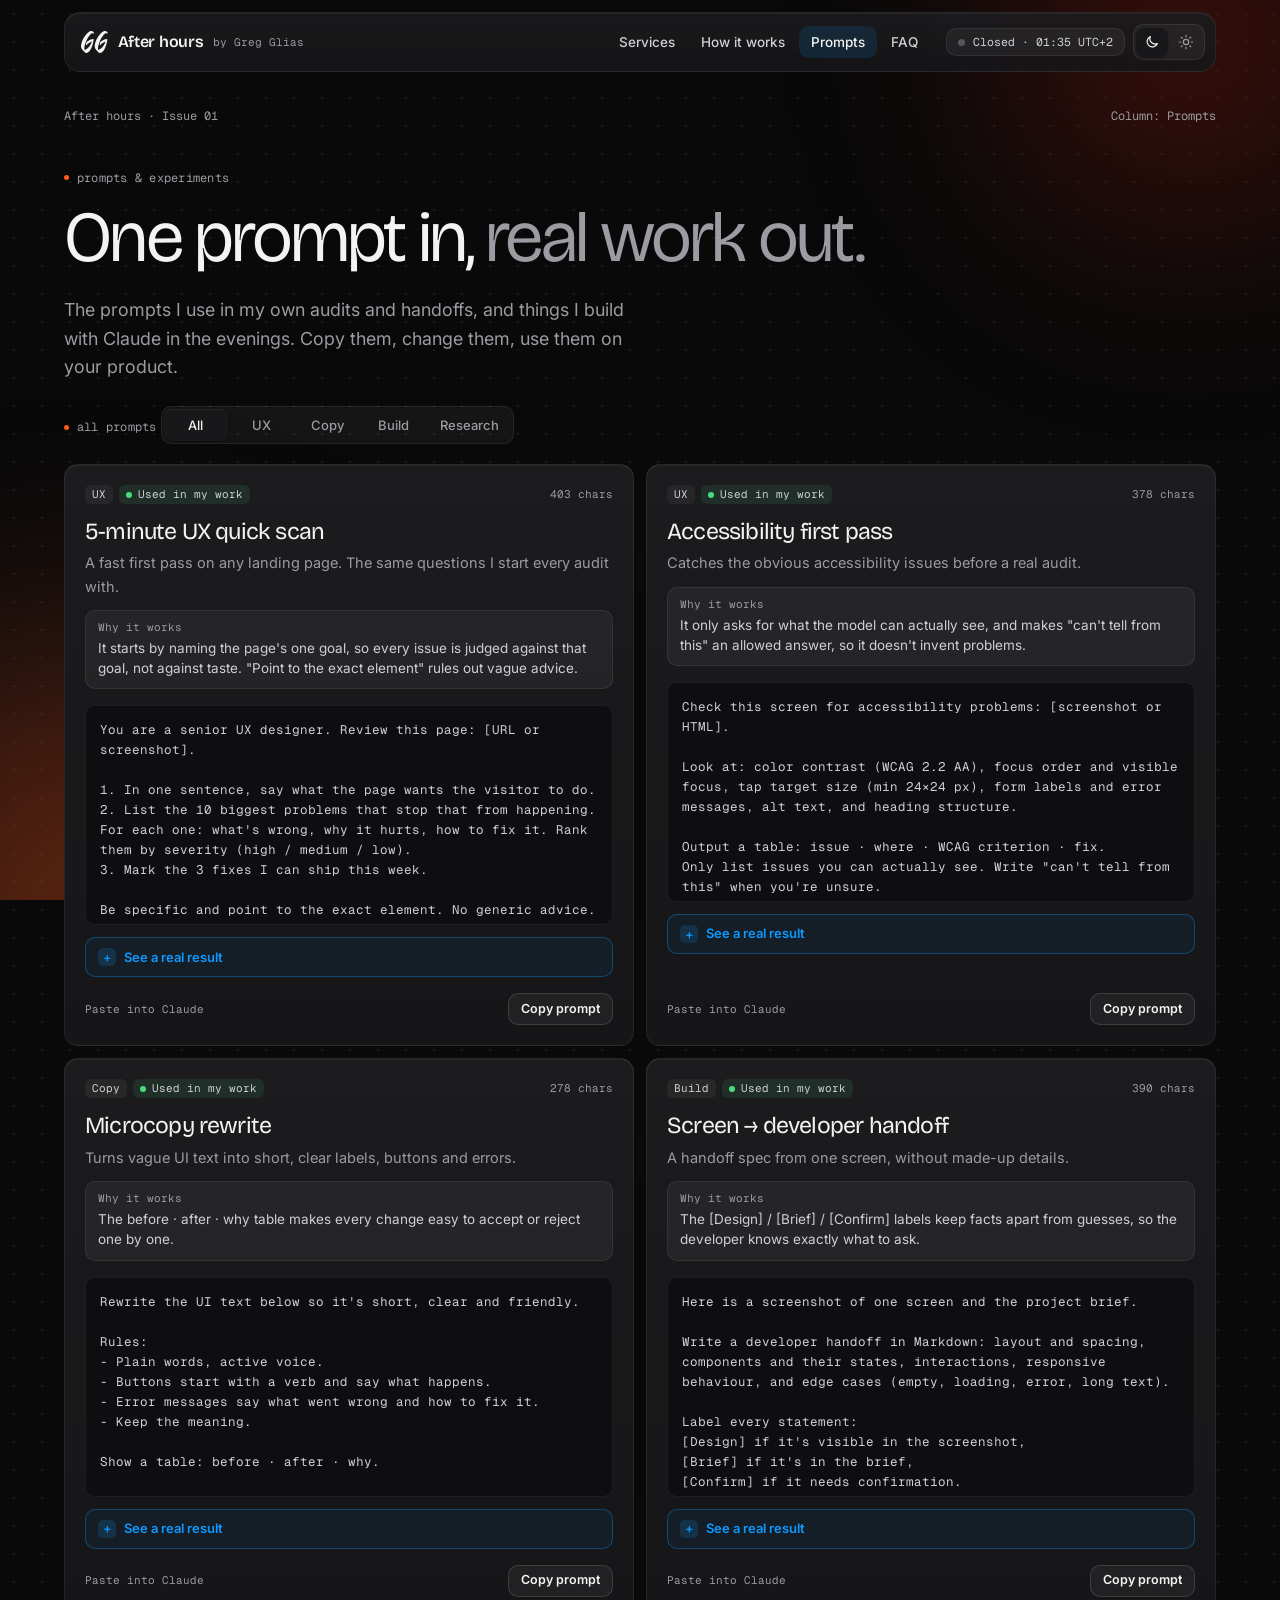
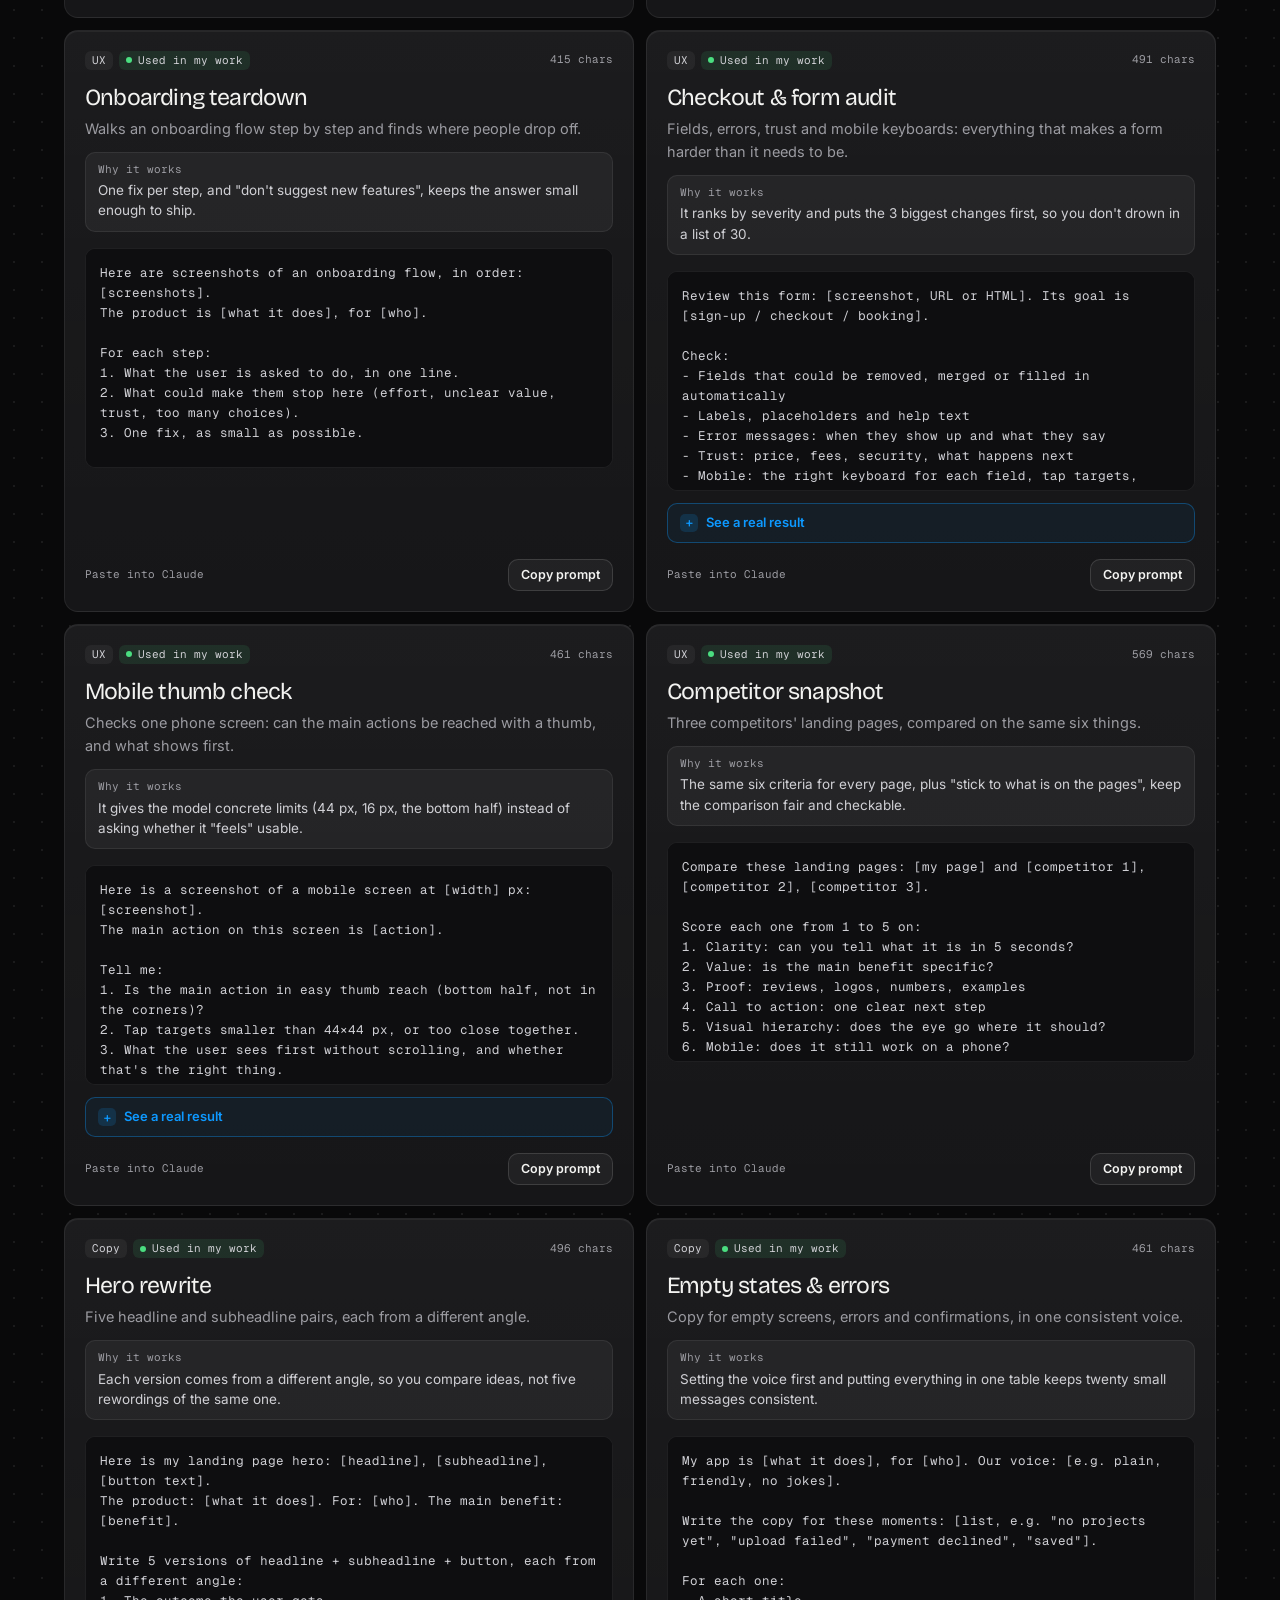
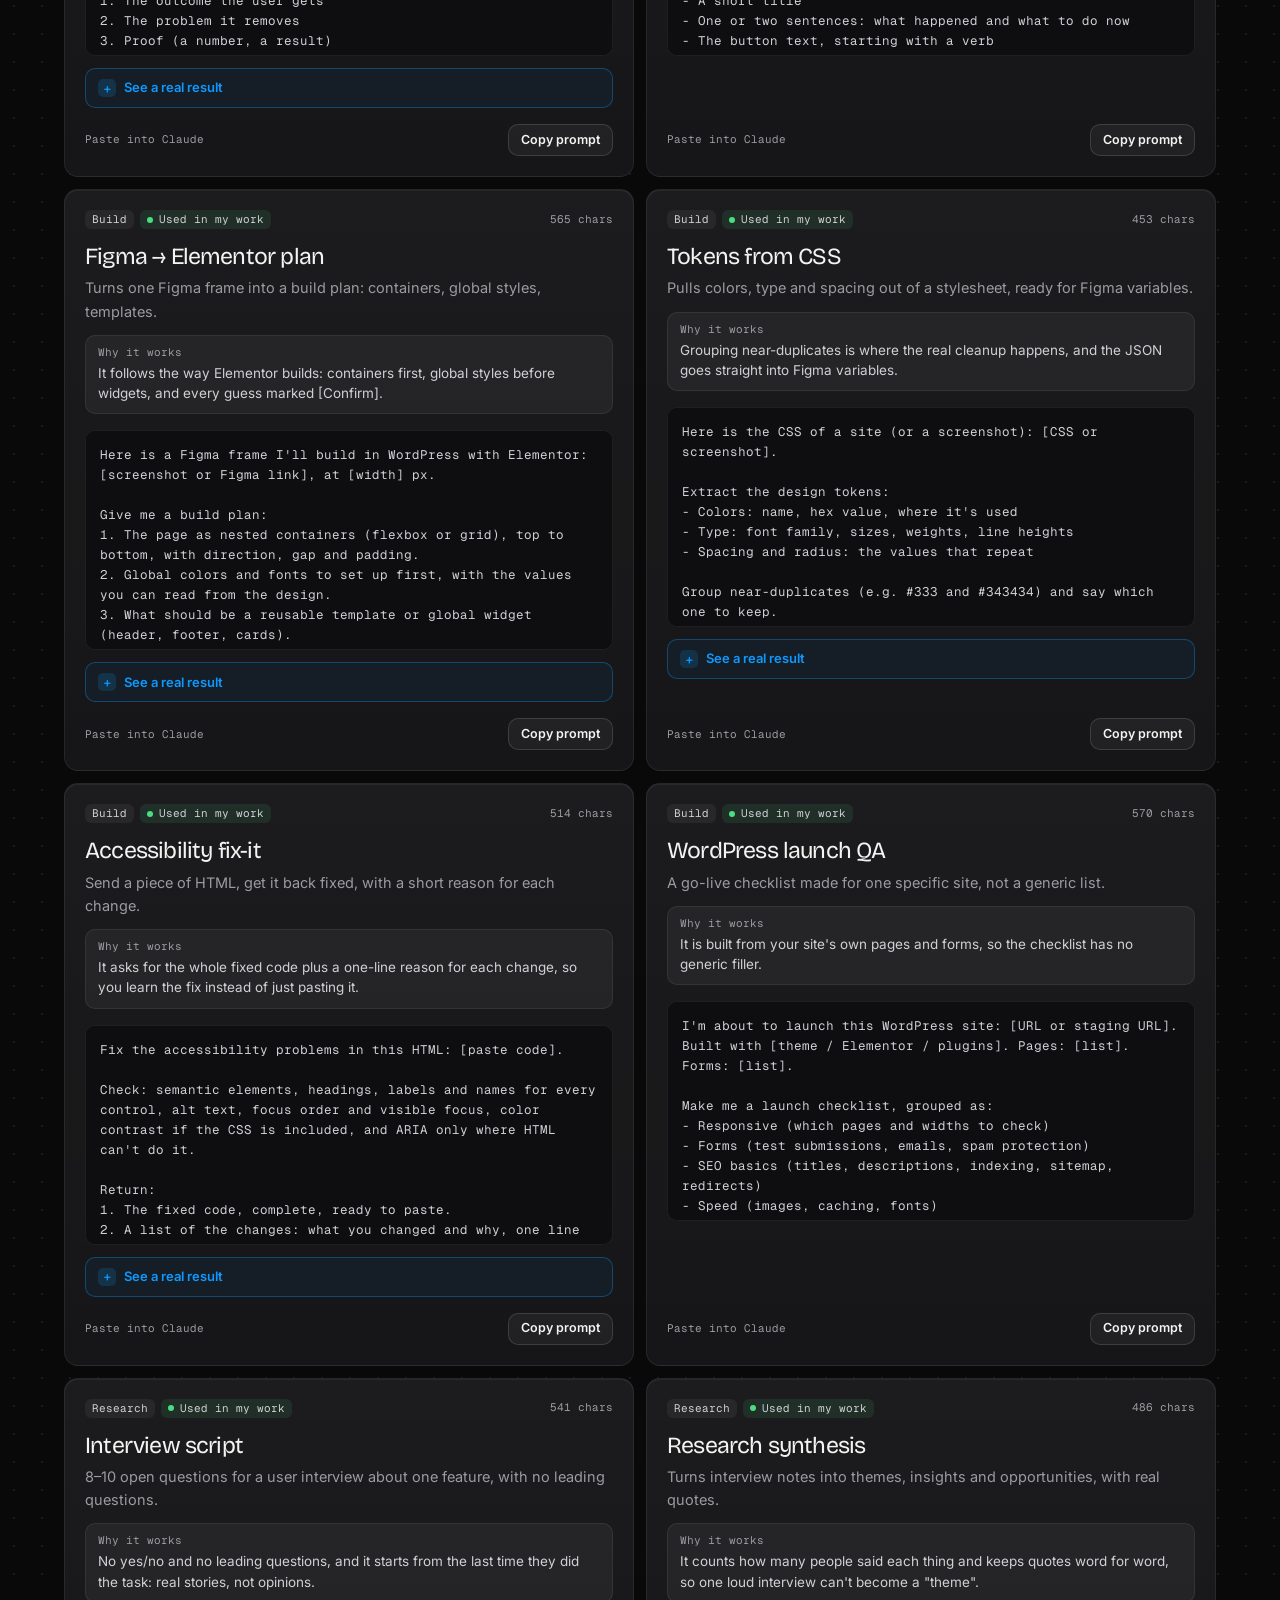
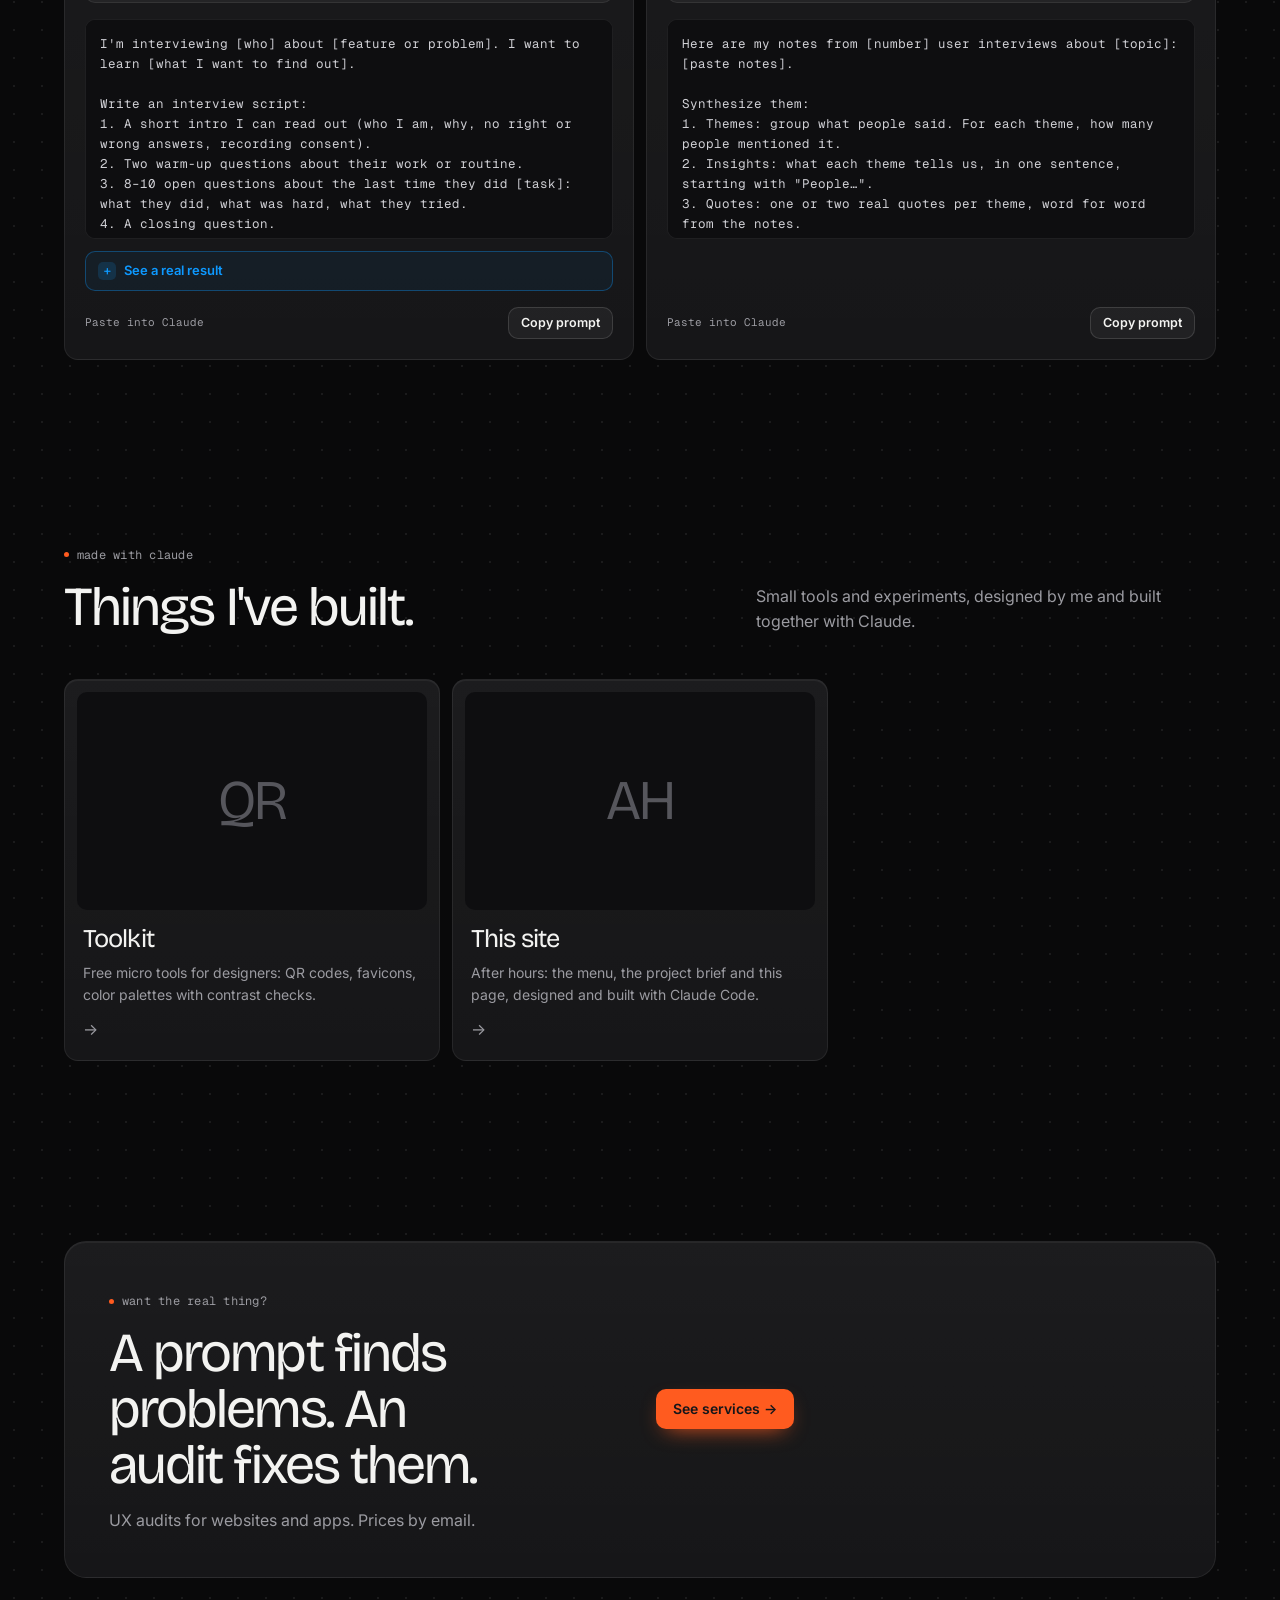
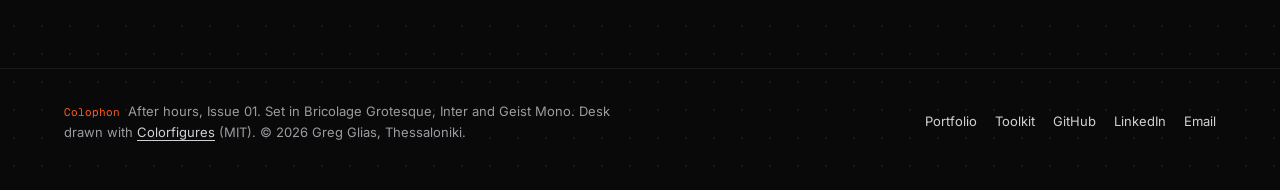
==== commit c417206b: ""Menu" is "Services" everywhere; a line icon for each service Co-Authored-By: Claude Opus 5.5 <norep" ====
--- a/prompts/index.html
+++ b/prompts/index.html
@@ -19,7 +19,7 @@
   <meta name="twitter:card" content="summary_large_image">
   <meta name="theme-color" content="#09090a">
   <link rel="icon" href="../assets/favicon.svg" type="image/svg+xml">
-  <link rel="stylesheet" href="../assets/styles.css?v=20">
+  <link rel="stylesheet" href="../assets/styles.css?v=22">
   <script>try{var t=localStorage.getItem("ah-theme");if(t==="light")document.documentElement.dataset.theme="light"}catch(e){}</script>
 </head>
 <body>
@@ -29,7 +29,7 @@
   <div class="topbar">
     <a class="brand" href="../"><svg class="brand-mark" aria-hidden="true" focusable="false" viewBox="0 0 525.78 432.28"><g fill="currentColor"><path d="M209.18,208.44c-3.18,1.28-5.66,2.13-8,3.23-17.44,8.12-34.71,16.56-51.15,26.6a116.94,116.94,0,0,0-29.23,25.48c-1.2,1.45-2.16,3.1-3,4.34.07,1.86,1.25,1.66,2.06,2,2.94,1.28,3.4,2.54,1.76,4.75-3.48,4.73-8.32,5.7-13.25,2.64a15.84,15.84,0,0,1-6.83-9c-2.43-7.54-2.07-15.22-1-22.87,2.42-17.88,11.33-31.9,25.76-42.59a144.33,144.33,0,0,1,22.12-13.52,519.35,519.35,0,0,1,59.76-25.2c6.8-2.36,13.65-4.62,20.55-6.68a41,41,0,0,1,9.21-1.58c5.13-.3,7.4,1.59,8.49,6.81A27.88,27.88,0,0,1,247,170c-.54,9.36-.8,18.76-2,28-7.36,55.41-25.45,107.4-50.9,156.95-7,13.71-14.82,27-24.91,38.75A139.16,139.16,0,0,1,136,422.44c-10.45,6.35-21.54,10.43-34.12,9.77a36.08,36.08,0,0,1-17-5.15,51.85,51.85,0,0,1-12.49-10.82c-7.09-8.16-14.14-16.36-21.35-24.42-3.19-3.57-6.74-6.84-10.13-10.24-6.44-6.47-13.24-12.63-19.26-19.47C7.62,346.19.29,327.56,0,306.18A226,226,0,0,1,7.64,244.1c6-22.29,13.17-44.22,22.51-65.38C44.68,145.78,63.51,115.4,85,86.58c12.68-17,26.48-33,42.24-47.26a212.1,212.1,0,0,1,49-32.72c8.7-4.28,17.91-7,27.8-6.56,11.39.48,21.63,3.85,30.43,11.39,7.55,6.46,14.62,13.24,19.16,22.25a47.4,47.4,0,0,1,2.63,5.92,11.88,11.88,0,0,1,.66,4.22c-.22,6.55-5.08,9.57-10.88,6.65A34.3,34.3,0,0,1,239.56,46c-4.64-3.9-10-4.49-15.63-3.47A36.37,36.37,0,0,0,217,44.57c-13.32,5.35-25.28,12.69-35.14,23.33C160,91.51,142.47,118.15,127,146.29c-19.5,35.57-34.16,73.11-45.87,111.88C77,272,72.81,285.77,70.35,300a284.4,284.4,0,0,0-4.55,42.27,95.78,95.78,0,0,0,2.45,23.62c.94,4.11,3.2,5.85,7.31,4.82A80.51,80.51,0,0,0,89.15,366c9.69-4.38,18.35-10.5,26.72-17a271.94,271.94,0,0,0,63.9-70.91c9.48-15.08,18.61-30.32,25.09-47C207.56,224.19,209.92,217.14,209.18,208.44Z"/><path d="M478,208.44c-3.18,1.28-5.66,2.13-8,3.23-17.44,8.12-34.71,16.56-51.15,26.6a116.94,116.94,0,0,0-29.23,25.48c-1.2,1.45-2.16,3.1-3,4.34.06,1.86,1.25,1.66,2.06,2,2.94,1.28,3.4,2.54,1.76,4.75-3.48,4.73-8.32,5.7-13.25,2.64a15.85,15.85,0,0,1-6.84-9c-2.42-7.54-2.06-15.22-1-22.87,2.43-17.88,11.33-31.9,25.76-42.59a144.42,144.42,0,0,1,22.13-13.52,520,520,0,0,1,59.75-25.2c6.81-2.36,13.66-4.62,20.56-6.68a41,41,0,0,1,9.21-1.58c5.13-.3,7.4,1.59,8.49,6.81a27.43,27.43,0,0,1,.66,7.15c-.53,9.36-.8,18.76-2,28-7.36,55.41-25.45,107.4-50.91,156.95-7,13.71-14.81,27-24.91,38.75a138.92,138.92,0,0,1-33.15,28.66c-10.46,6.35-21.55,10.43-34.12,9.77a36.08,36.08,0,0,1-17-5.15,51.85,51.85,0,0,1-12.49-10.82c-7.1-8.16-14.14-16.36-21.35-24.42-3.2-3.57-6.74-6.84-10.13-10.24-6.45-6.47-13.24-12.63-19.26-19.47-14-15.92-21.35-34.55-21.62-55.93a226,226,0,0,1,7.62-62.08c6-22.29,13.17-44.22,22.5-65.38,14.54-32.94,33.37-63.32,54.85-92.14,12.68-17,26.47-33,42.24-47.26a211.89,211.89,0,0,1,49-32.72c8.7-4.28,17.91-7,27.8-6.56,11.39.48,21.62,3.85,30.43,11.39,7.54,6.46,14.62,13.24,19.16,22.25a47.4,47.4,0,0,1,2.63,5.92,11.88,11.88,0,0,1,.66,4.22c-.23,6.55-5.09,9.57-10.88,6.65A34.3,34.3,0,0,1,508.38,46c-4.64-3.9-10-4.49-15.63-3.47a36.25,36.25,0,0,0-6.9,2.06c-13.31,5.35-25.27,12.69-35.13,23.33-21.91,23.61-39.43,50.25-54.86,78.39C376.35,181.86,361.7,219.4,350,258.17c-4.17,13.8-8.36,27.6-10.82,41.84a283.09,283.09,0,0,0-4.56,42.27,96.27,96.27,0,0,0,2.46,23.62c.94,4.11,3.2,5.85,7.31,4.82A80.51,80.51,0,0,0,358,366c9.69-4.38,18.35-10.5,26.72-17a271.73,271.73,0,0,0,63.89-70.91c9.48-15.08,18.62-30.32,25.1-47C476.38,224.19,478.74,217.14,478,208.44Z"/></g></svg>After hours <small>by Greg Glias</small></a>
     <nav class="nav" aria-label="Main">
-      <a href="../#menu">Menu</a>
+      <a href="../#services">Services</a>
       <a href="../#how">How it works</a>
       <a href="./" aria-current="page">Prompts</a>
       <a href="../#faq">FAQ</a>
@@ -89,7 +89,7 @@
           <h2 id="cta-title">A prompt finds problems. An audit fixes them.</h2>
           <p class="muted">UX audits for websites and apps. Prices by email.</p>
         </div>
-        <div><a class="btn btn-primary" href="../#menu">See services →</a></div>
+        <div><a class="btn btn-primary" href="../#services">See services →</a></div>
       </div>
     </div>
   </section>
--- a/assets/styles.css
+++ b/assets/styles.css
@@ -193,14 +193,14 @@
 .copy-line code { flex: 1; min-width: 0; overflow: hidden; text-overflow: ellipsis; white-space: nowrap; font: 400 13px/1 var(--font-mono); color: var(--text-2); }
 
 /* availability: Available / Limited availability / Fully booked (assets/availability.js) */
-.avail { display: inline-flex; align-items: center; flex-wrap: wrap; gap: 6px 10px; margin-top: 22px; padding: 8px 12px; border-radius: var(--radius-m); background: var(--fill); border: 1px solid var(--line); font: 400 12px/1.2 var(--font-mono); color: var(--muted); }
+.avail { display: inline-flex; align-items: center; flex-wrap: wrap; gap: 6px 10px; margin-top: 22px; font: 400 12px/1.2 var(--font-mono); color: var(--muted); }
 .avail:empty { display: none; }
 .avail b { font: 600 13px/1 var(--font-body); color: var(--text); }
 .avail-dot { width: 8px; height: 8px; border-radius: 50%; background: var(--ok); box-shadow: 0 0 0 3px rgb(74 222 128 / 0.16); flex: none; }
 .avail[data-state="limited"] .avail-dot { background: var(--warn); box-shadow: 0 0 0 3px rgb(251 191 36 / 0.18); }
 .avail[data-state="booked"] .avail-dot { background: var(--bad); box-shadow: 0 0 0 3px rgb(248 113 113 / 0.18); }
 .contact .avail { margin-top: 20px; }
-.avail-mast { margin: 0; padding: 7px 11px; }
+.avail-mast { margin: 0; }
 
 /* the desk: transparent, on the canvas */
 .studio { display: grid; gap: 4px; }
@@ -239,7 +239,11 @@
   transition: border-color .2s, transform .25s var(--ease), box-shadow .2s;
 }
 .svc:hover { border-color: var(--select); transform: translateY(-2px); box-shadow: 0 14px 30px -18px var(--shadow-c); }
-.svc-top { display: flex; align-items: center; justify-content: space-between; gap: 8px; }
+.svc-top { display: flex; align-items: center; gap: 10px; }
+.svc-top .tag { margin-left: auto; }
+.svc-ic { display: grid; place-items: center; width: 36px; height: 36px; flex: none; border-radius: var(--radius-s); background: var(--fill); border: 1px solid var(--line); color: var(--text); transition: background .2s, border-color .2s, color .2s; }
+.svc-ic svg { width: 19px; height: 19px; fill: none; stroke: currentColor; stroke-width: 1.6; stroke-linecap: round; stroke-linejoin: round; }
+.svc:hover .svc-ic { background: var(--select); border-color: var(--select); color: #fff; }
 .toc-no { font: 400 11.5px/1 var(--font-mono); color: var(--accent); }
 .tag { display: inline-block; padding: 4px 7px; border-radius: var(--radius-xs); background: var(--fill); color: var(--text-2); font: 400 11px/1 var(--font-mono); white-space: nowrap; }
 .svc h4 { margin: 18px 0 10px; font-size: 1.6rem; line-height: 1; }
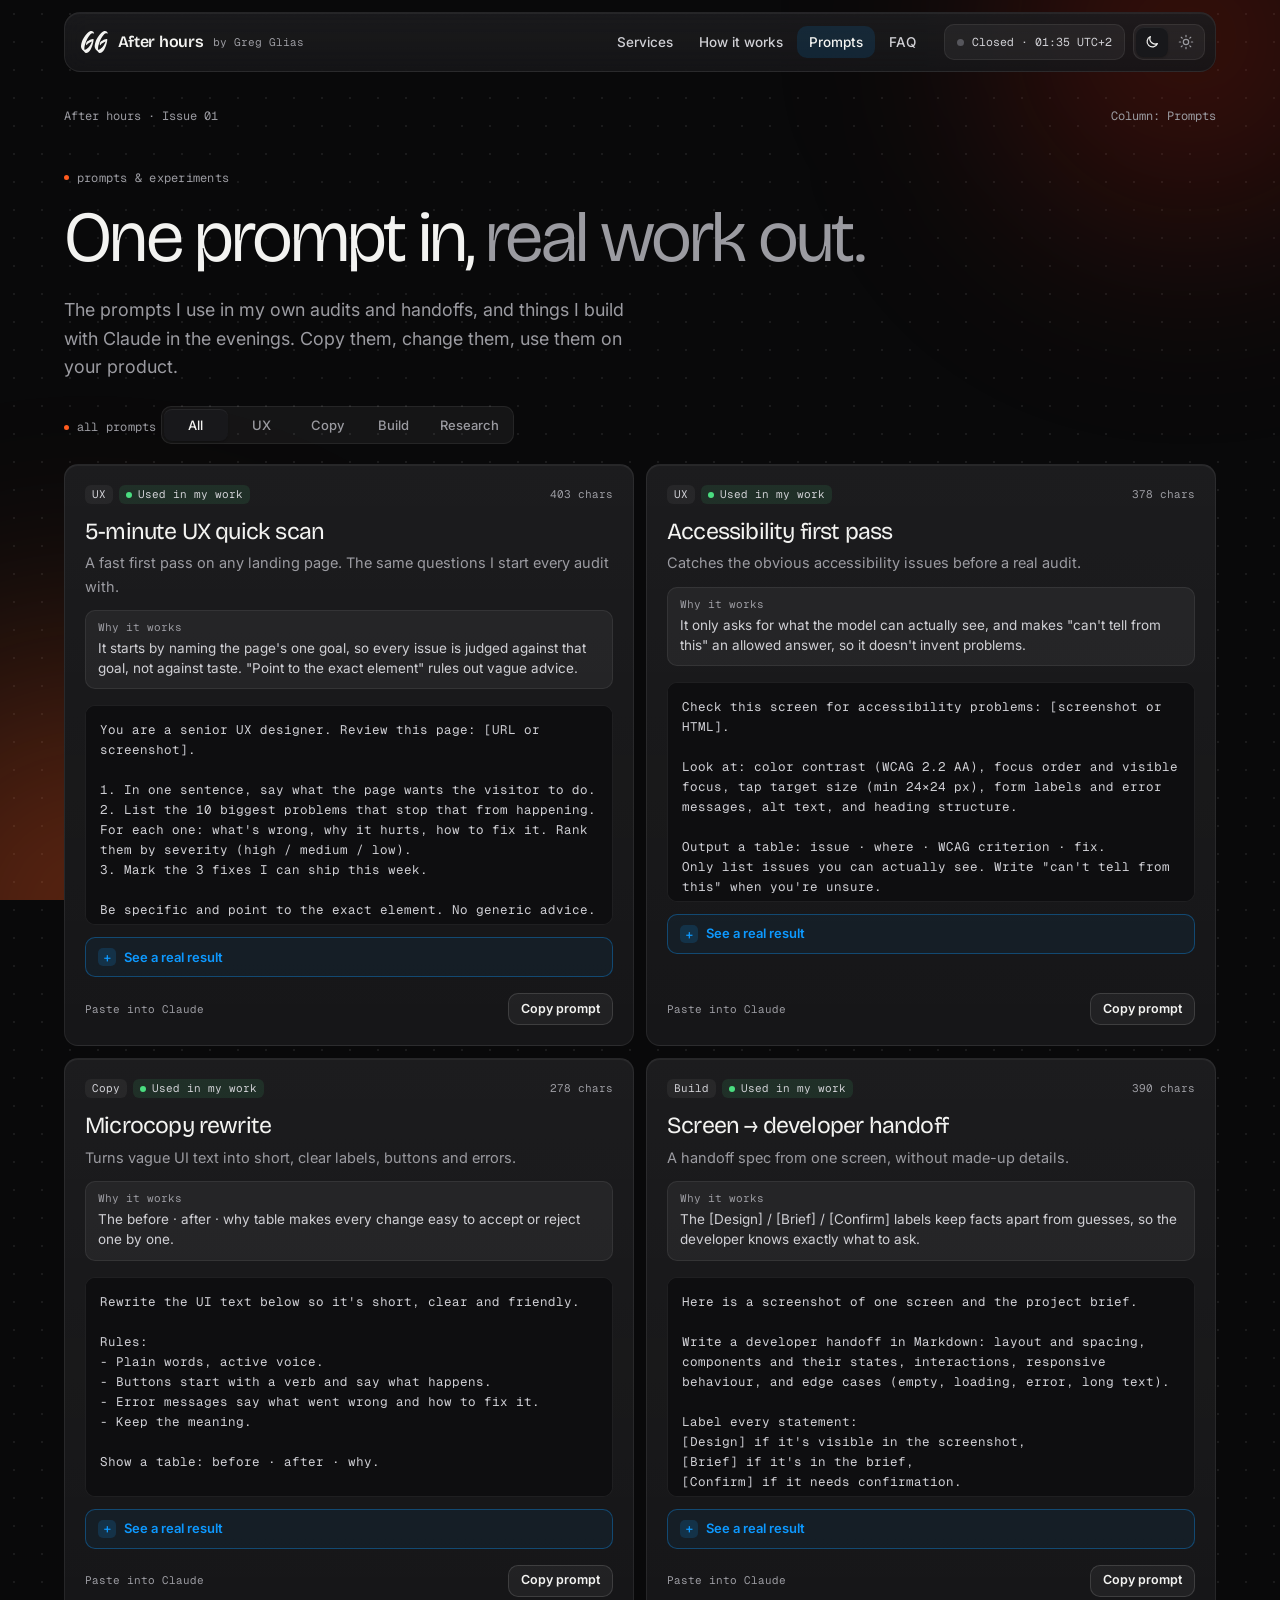
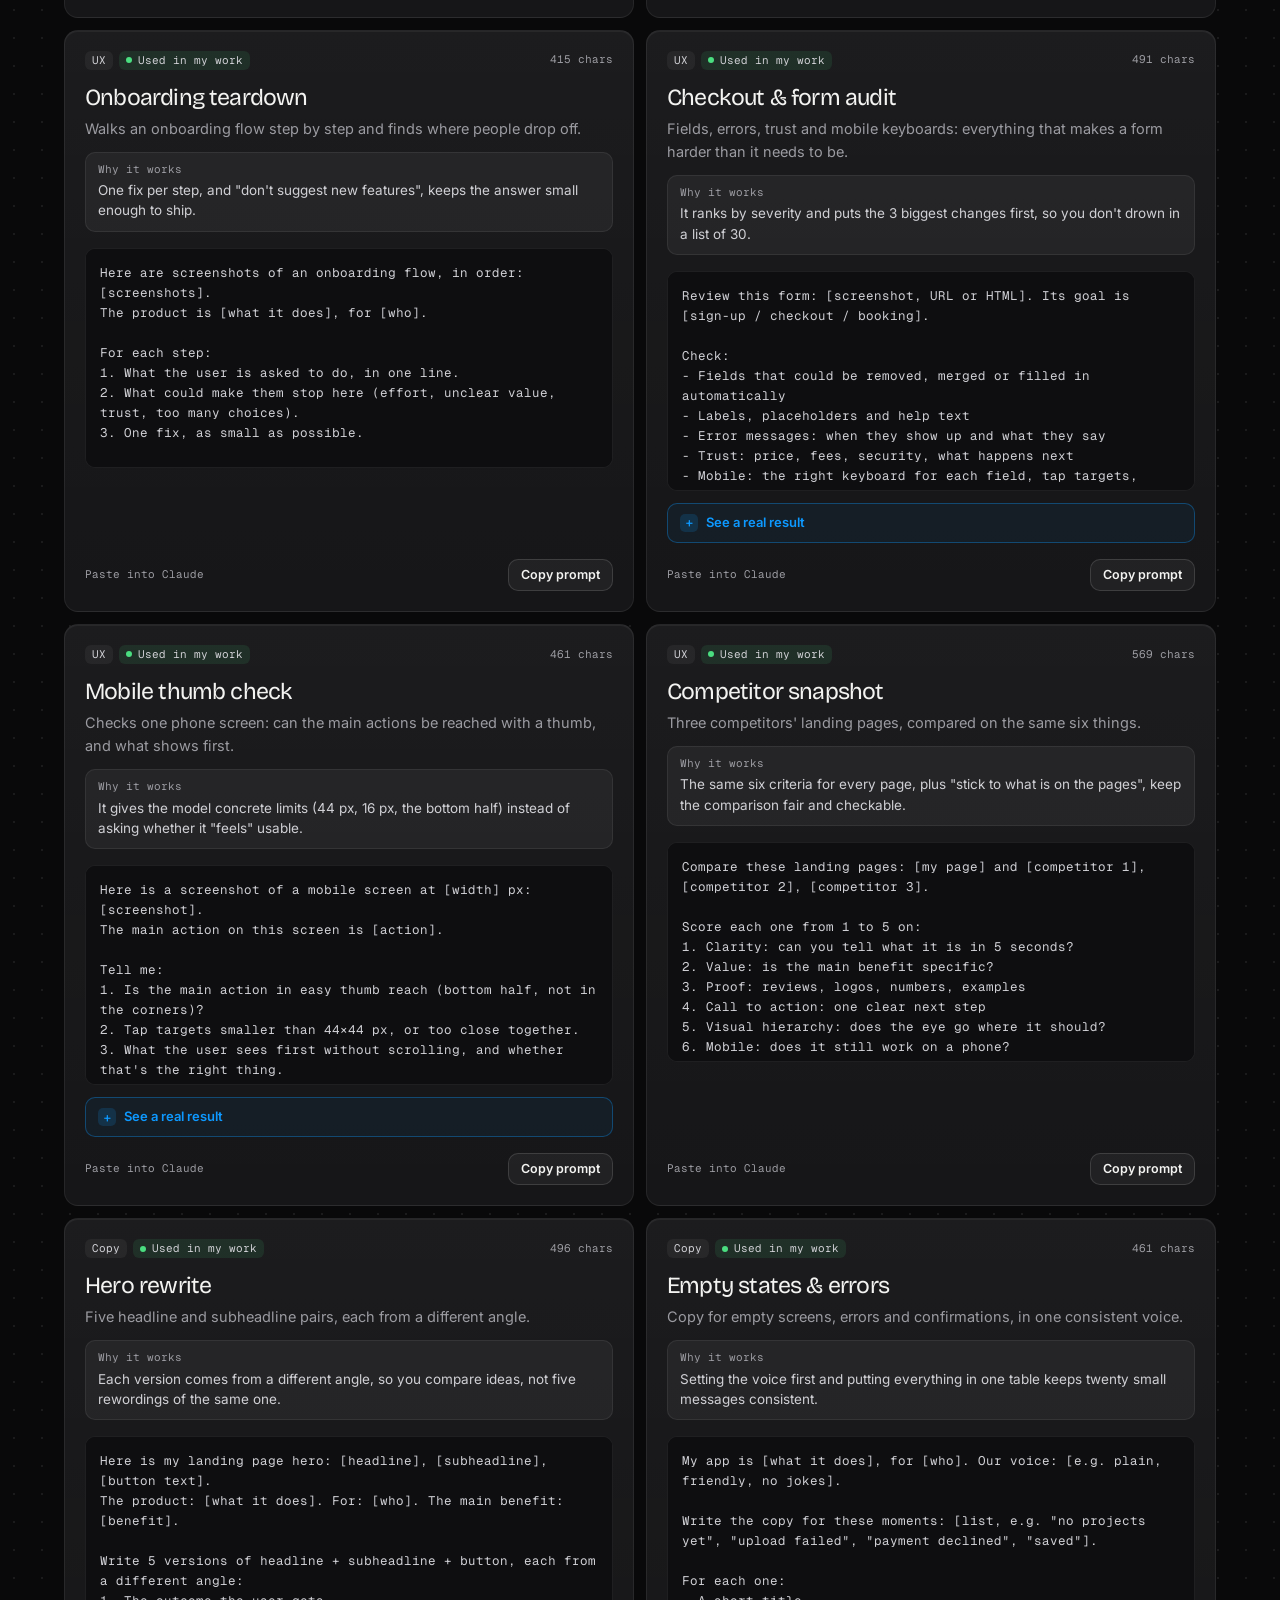
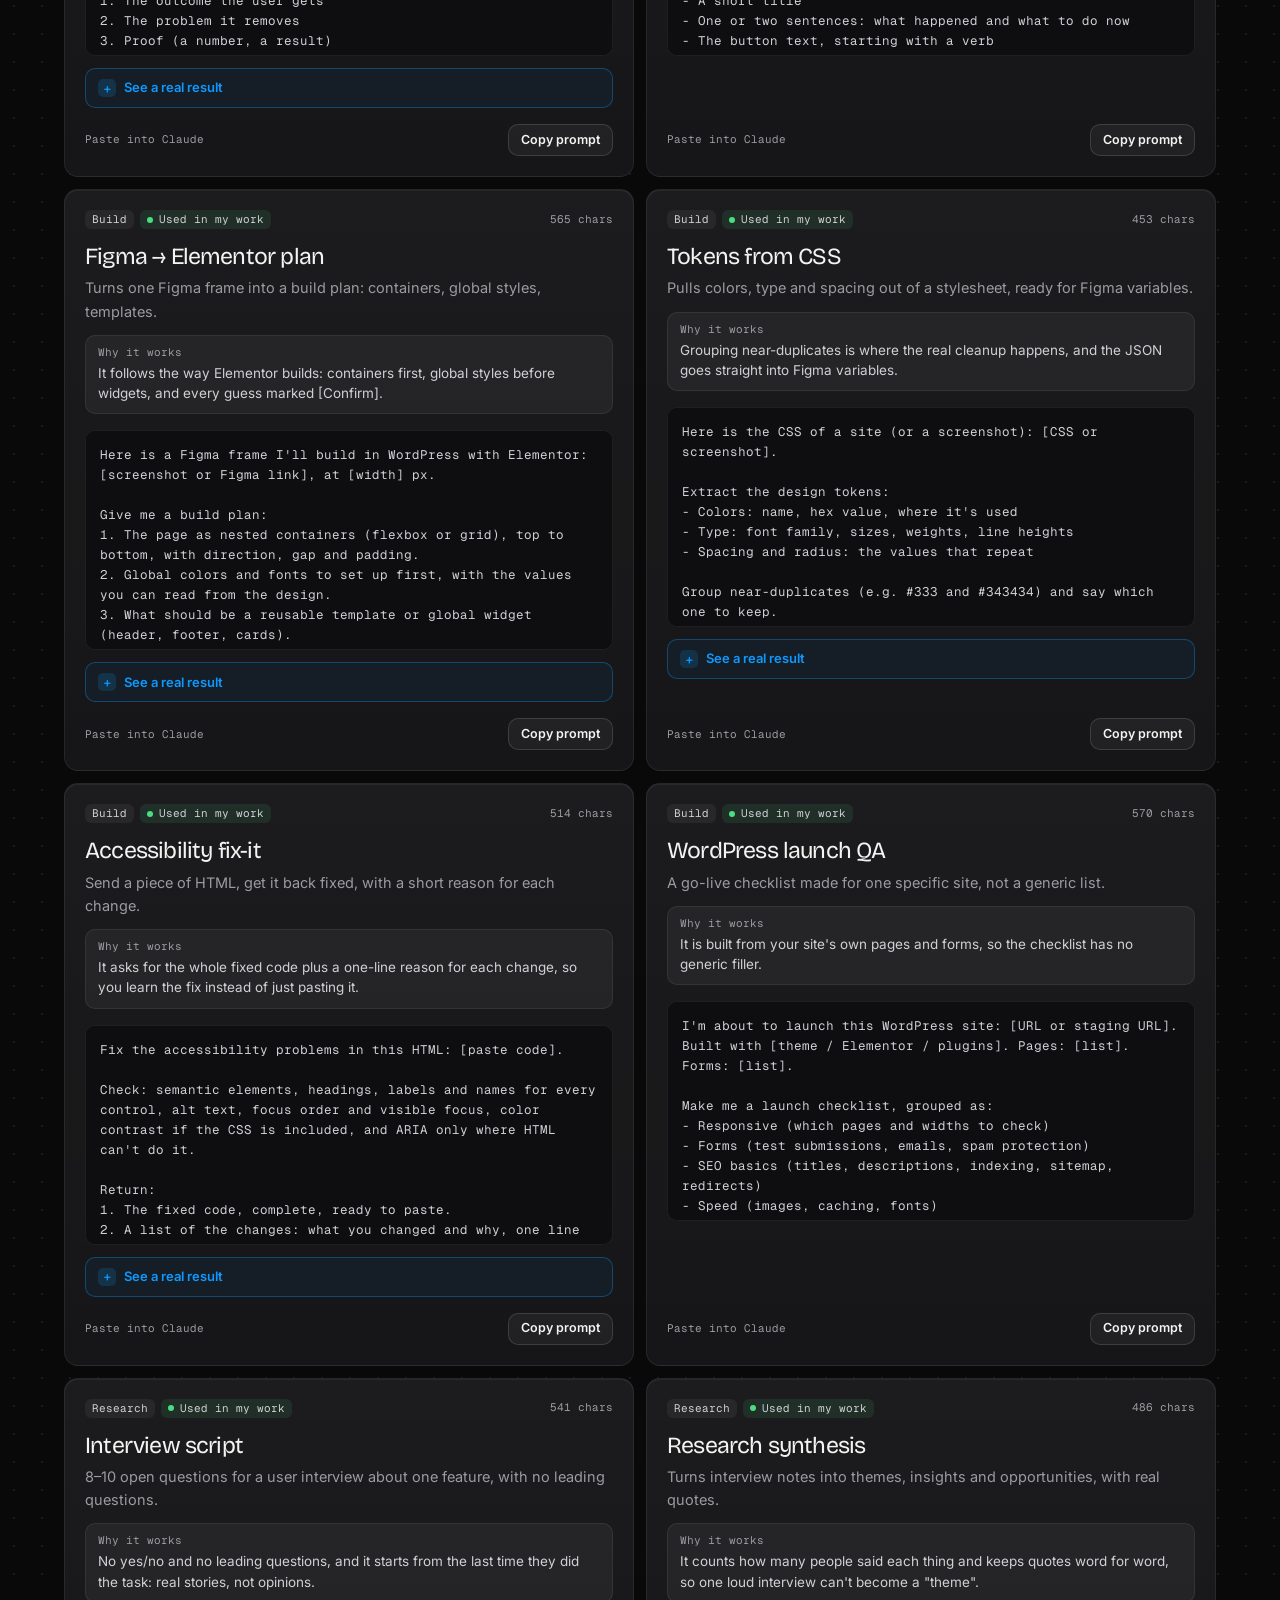
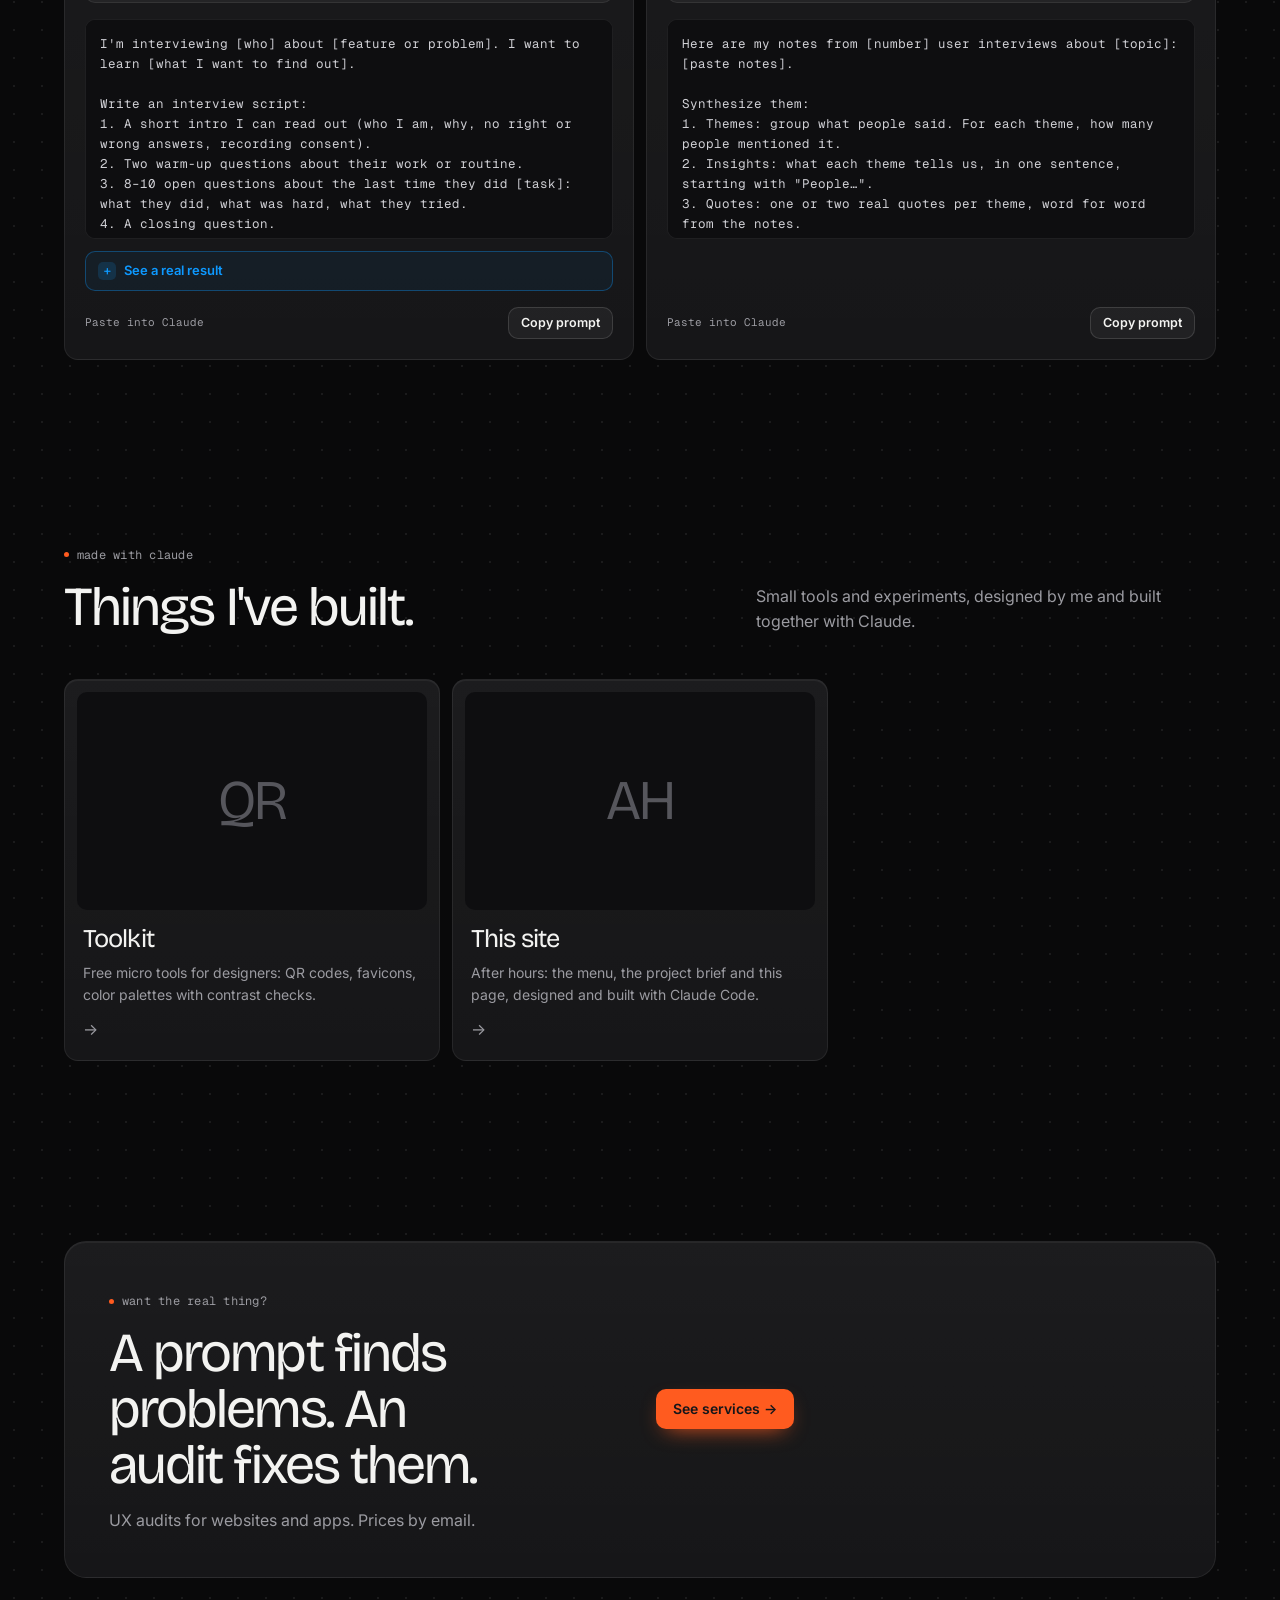
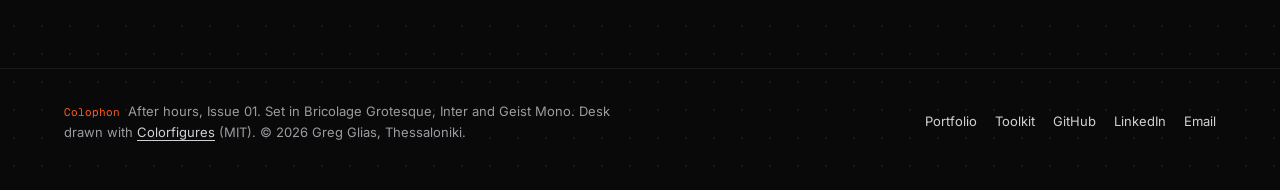
==== commit 43b9b2d2: "Status pill and theme switch share the same height Co-Authored-By: Claude Opus 5.5 <noreply@anthropi" ====
--- a/prompts/index.html
+++ b/prompts/index.html
@@ -19,7 +19,7 @@
   <meta name="twitter:card" content="summary_large_image">
   <meta name="theme-color" content="#09090a">
   <link rel="icon" href="../assets/favicon.svg" type="image/svg+xml">
-  <link rel="stylesheet" href="../assets/styles.css?v=22">
+  <link rel="stylesheet" href="../assets/styles.css?v=23">
   <script>try{var t=localStorage.getItem("ah-theme");if(t==="light")document.documentElement.dataset.theme="light"}catch(e){}</script>
 </head>
 <body>
--- a/assets/styles.css
+++ b/assets/styles.css
@@ -137,7 +137,7 @@
 .nav a:hover { background: var(--fill); color: var(--text); }
 .nav a[aria-current="page"] { background: rgb(13 153 255 / 0.13); color: var(--text); }
 .header-tools { display: flex; align-items: center; gap: 8px; }
-.status { display: inline-flex; align-items: center; gap: 8px; padding: 7px 11px; border-radius: var(--radius-m); background: var(--fill); border: 1px solid var(--line); font: 400 11.5px/1 var(--font-mono); color: var(--text-2); white-space: nowrap; }
+.status { display: inline-flex; align-items: center; gap: 8px; height: 36px; padding: 0 12px; border-radius: var(--radius-m); background: var(--fill); border: 1px solid var(--line); font: 400 11.5px/1 var(--font-mono); color: var(--text-2); white-space: nowrap; }
 .status { position: relative; cursor: default; }
 .status-tip { display: none; }
 @media (hover: hover) and (min-width: 900px) {
@@ -361,6 +361,7 @@
 @media (max-width: 560px) {
   .brand small, .status-text-long { display: none; }
   .gg-switch button { width: 44px; height: 44px; }
+  .header-tools .status { height: 50px; }
   .btn-sm { min-height: 44px; padding: 10px 14px; }
   .mast-top { margin-bottom: 36px; }
   .mast-sub { margin-top: 48px; }
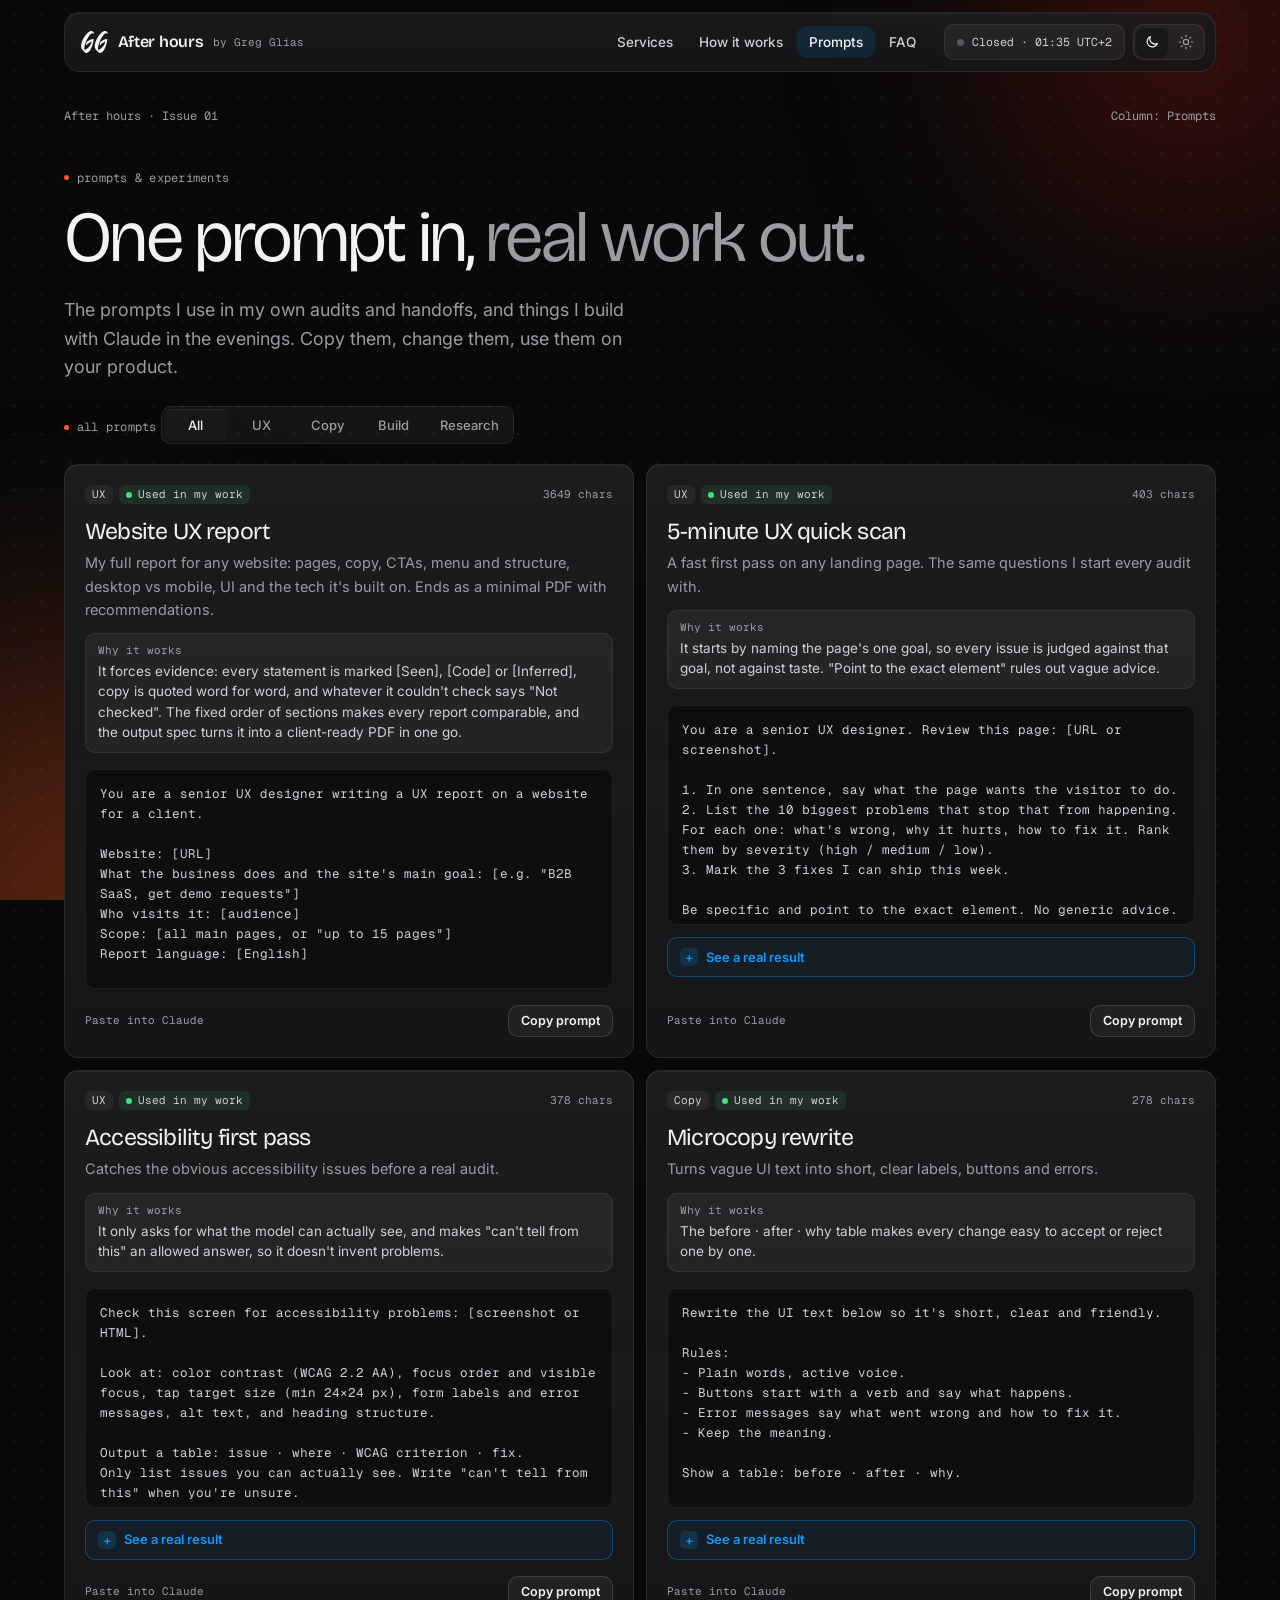
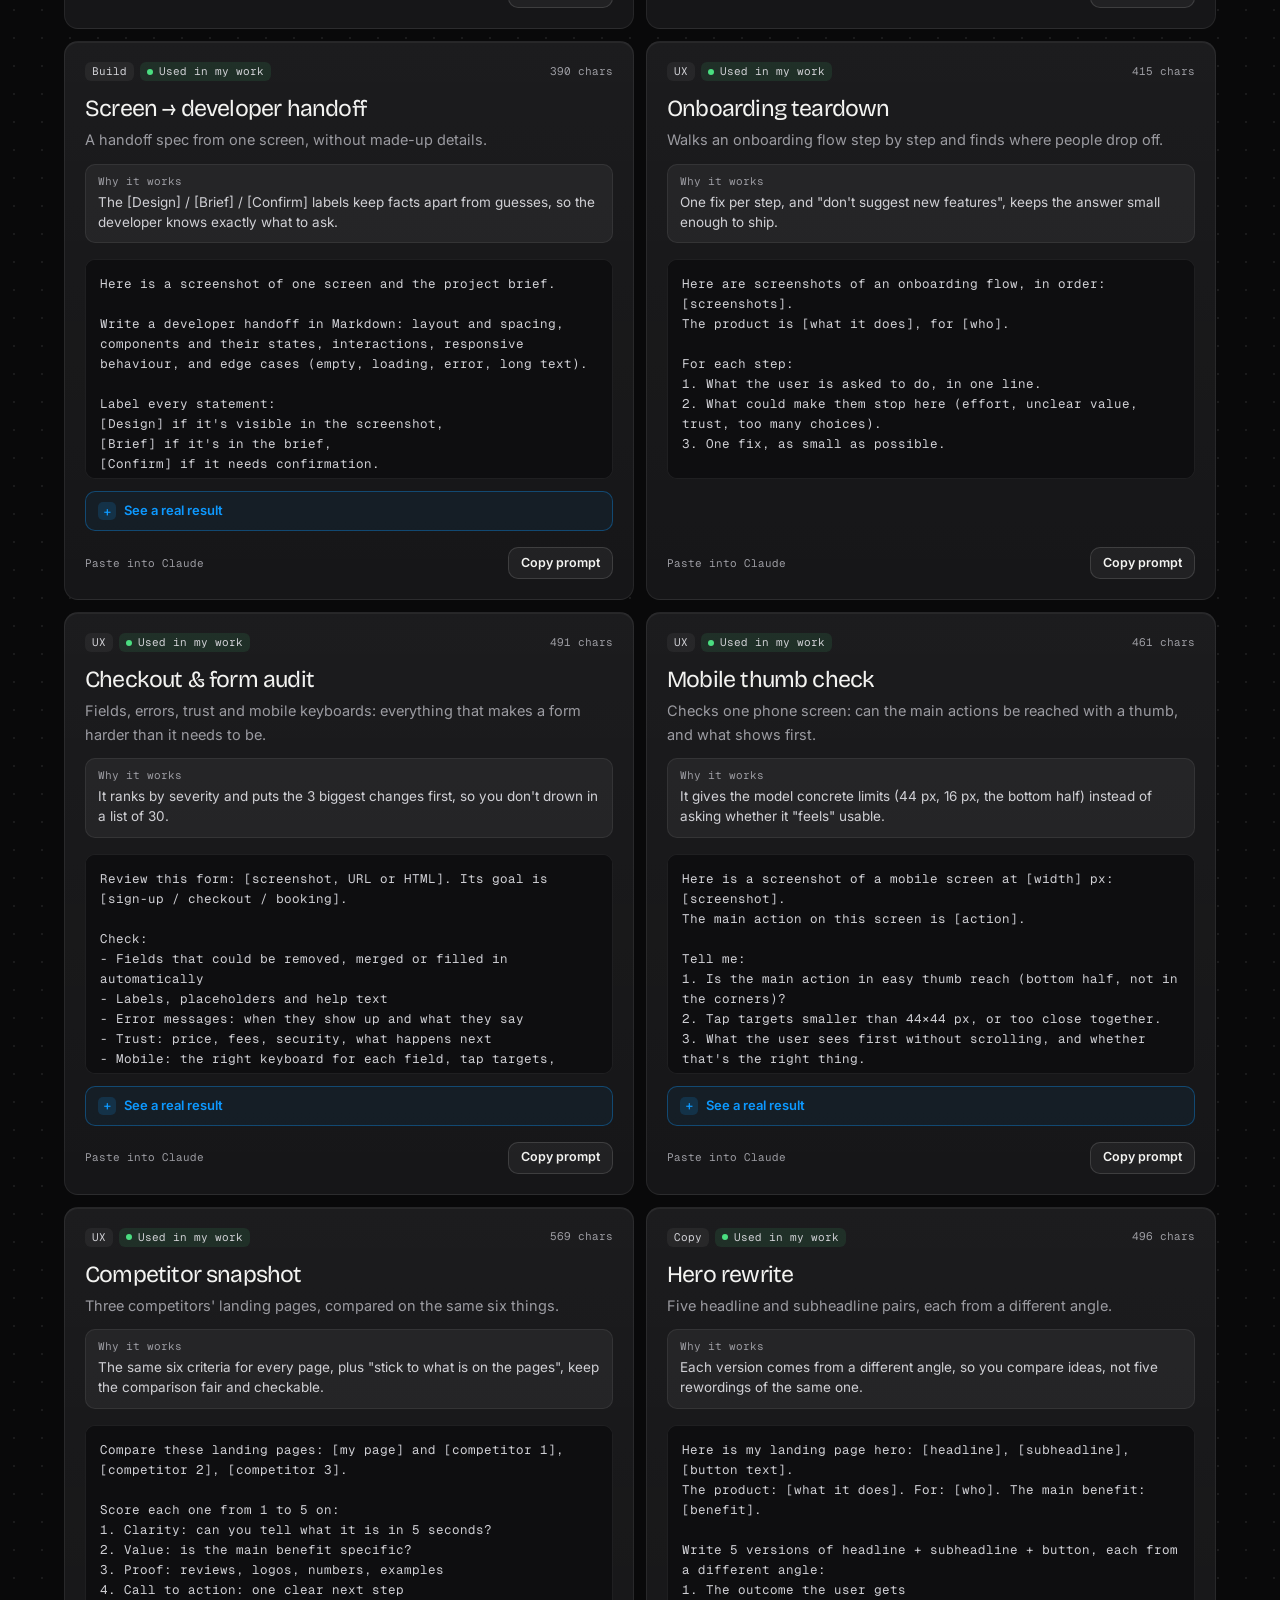
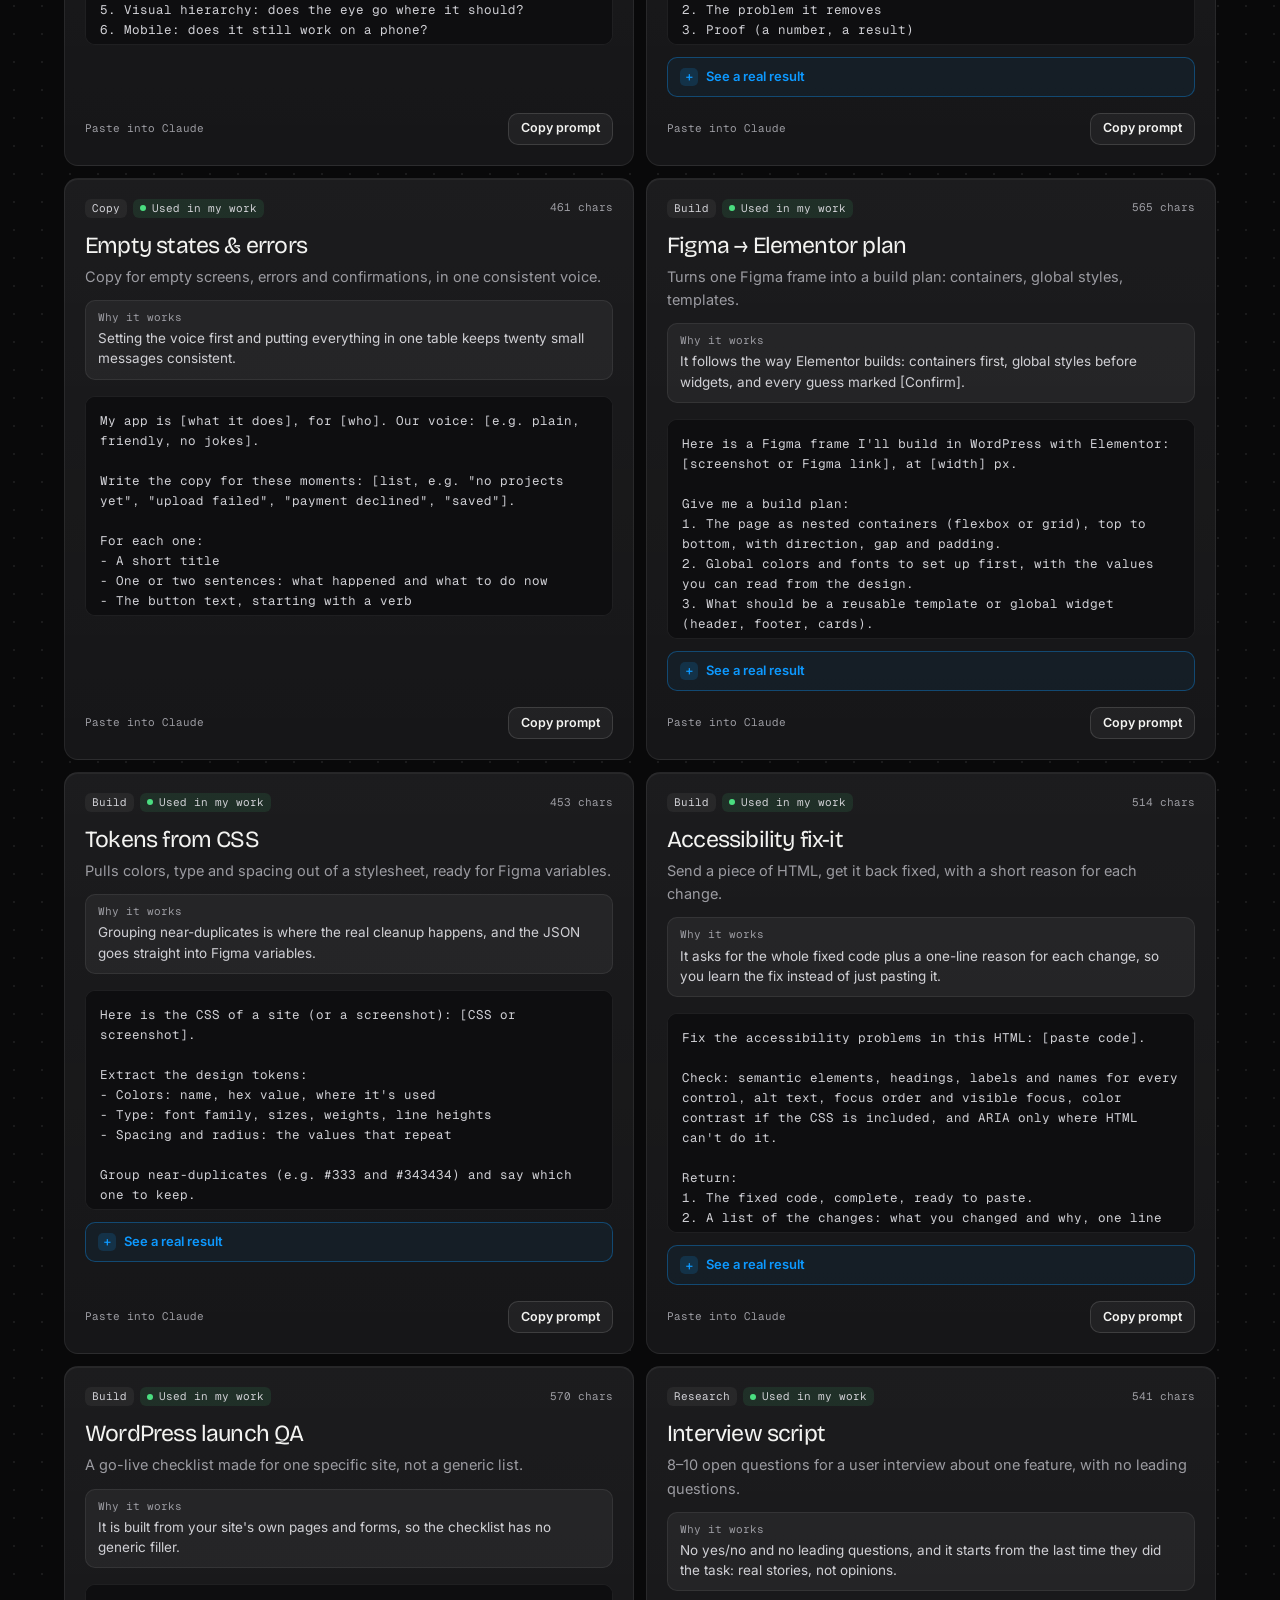
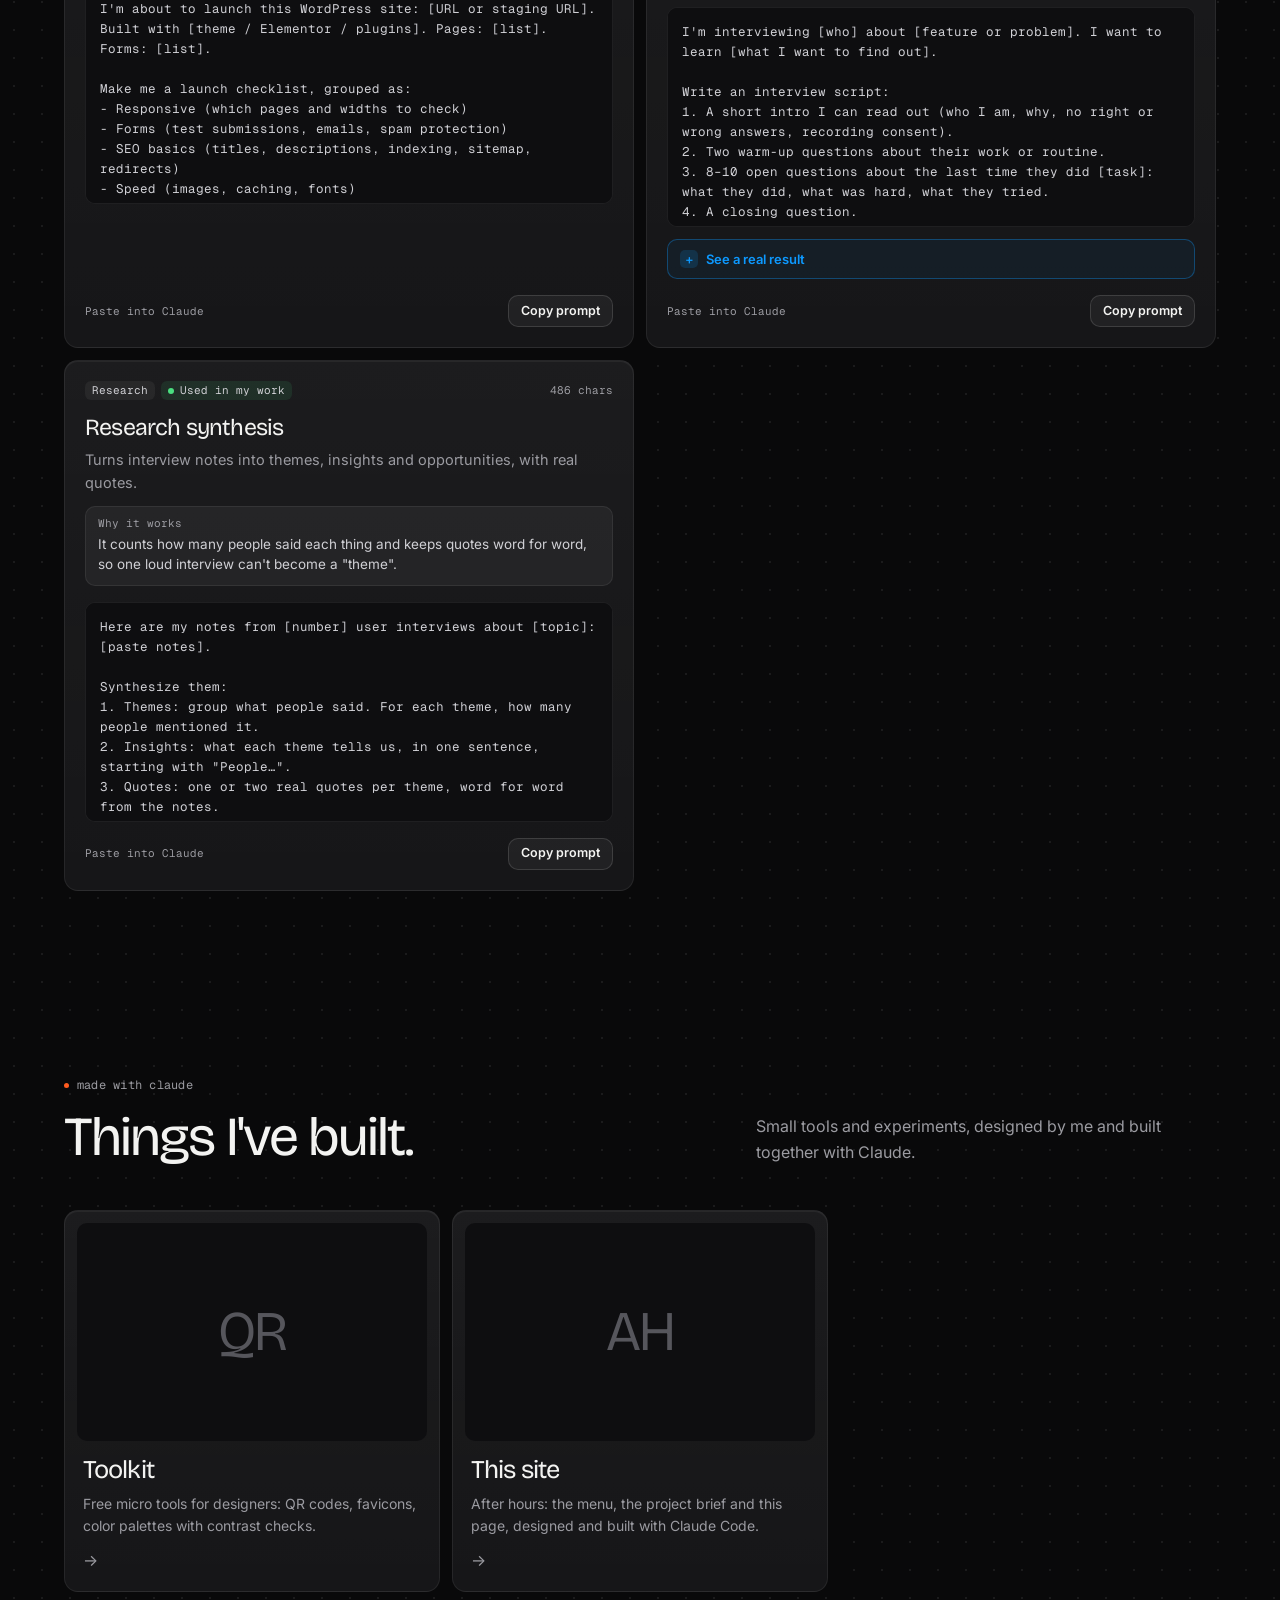
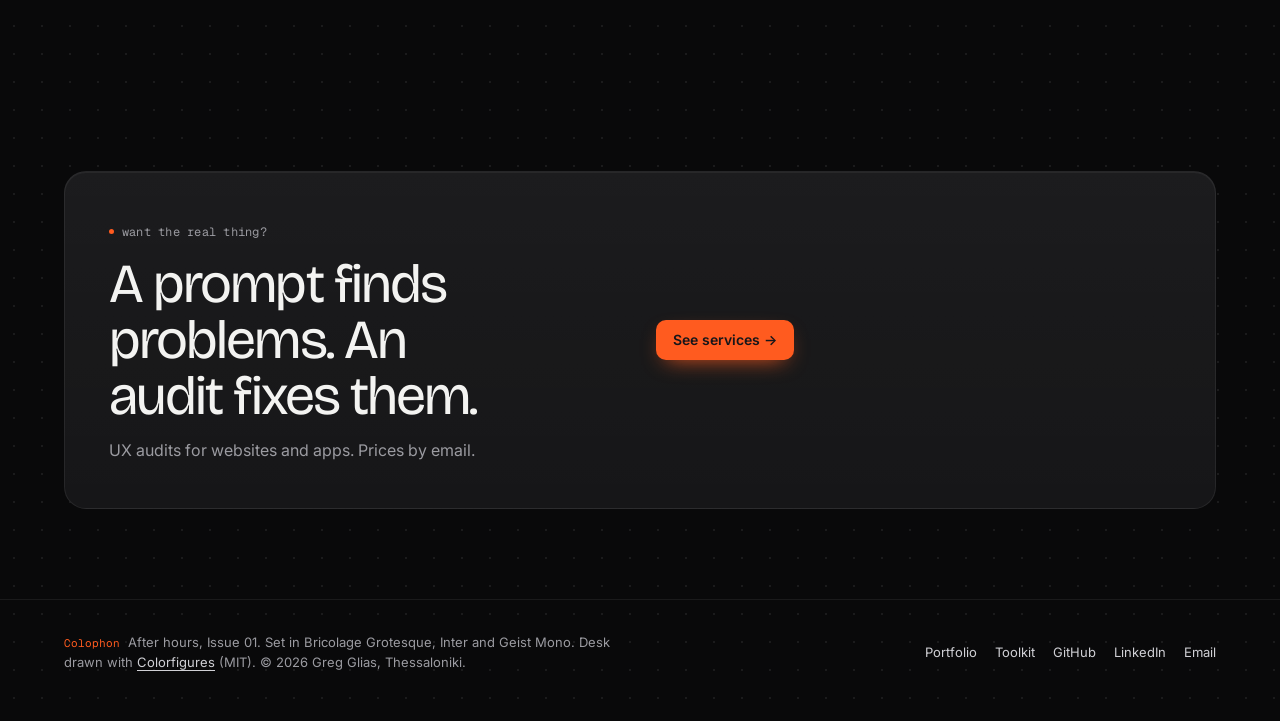
==== commit fc8989ff: "New prompt: Website UX report (pages, copy, CTAs, menu, desktop vs mobile, UI, tech stack, as a mini" ====
--- a/prompts/index.html
+++ b/prompts/index.html
@@ -110,8 +110,8 @@
 
 <div class="toast" data-toast role="status"></div>
 
-<script src="../assets/prompts.js?v=4"></script>
-<script src="../assets/prompts-proof.js?v=2"></script>
+<script src="../assets/prompts.js?v=5"></script>
+<script src="../assets/prompts-proof.js?v=3"></script>
 <script src="../assets/site.js?v=15"></script>
 </body>
 </html>
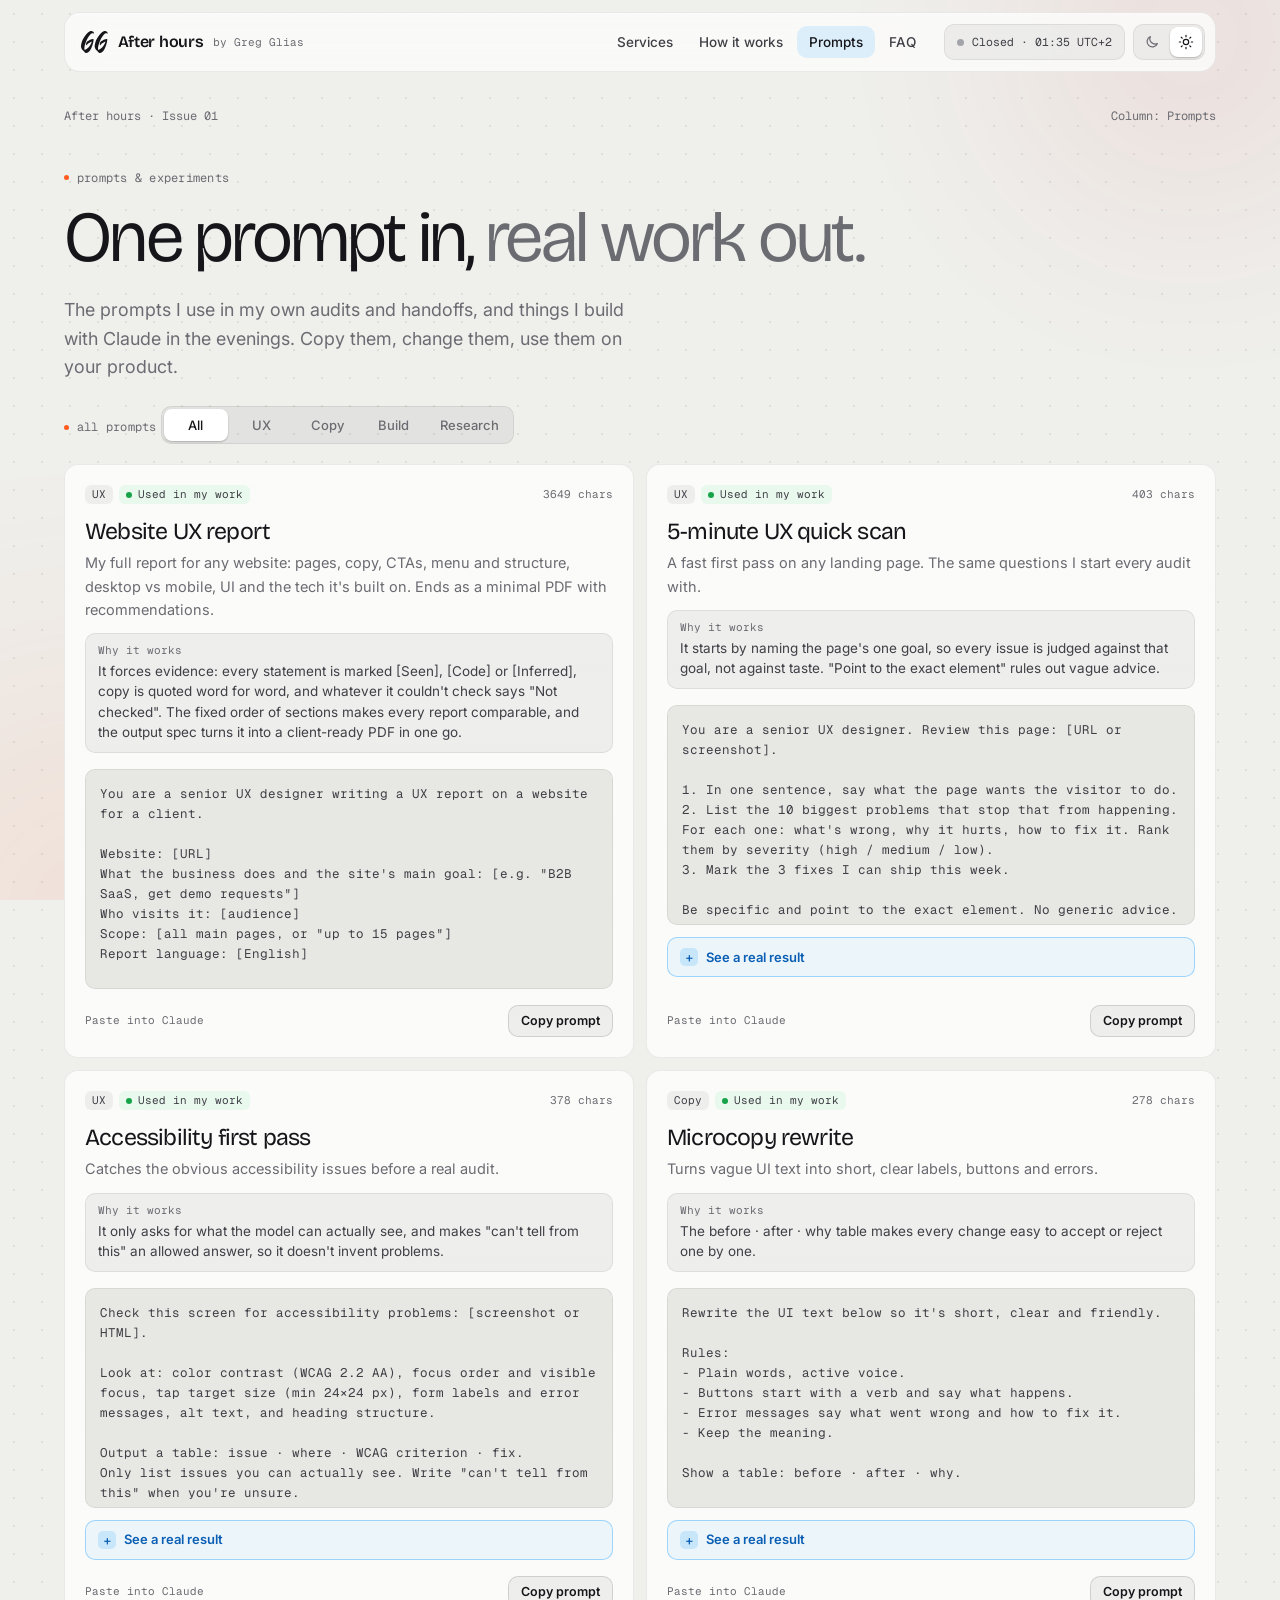
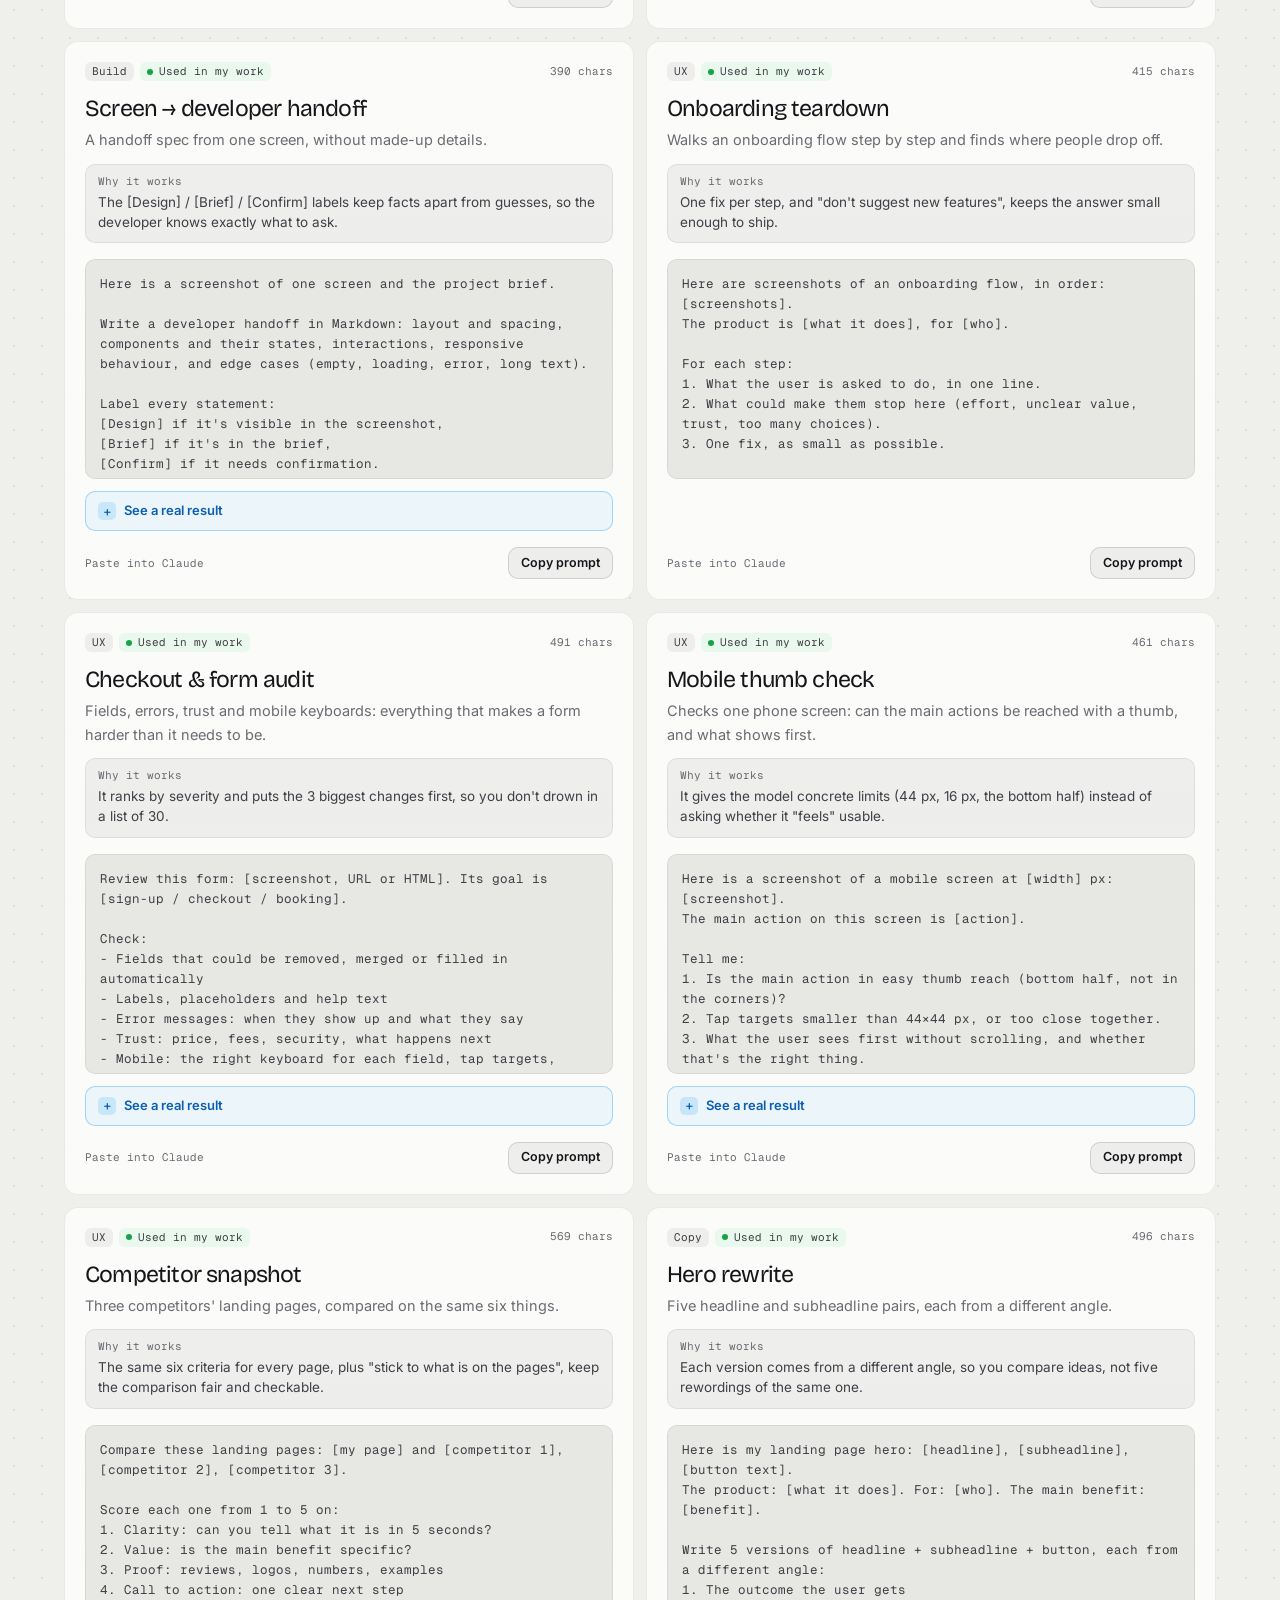
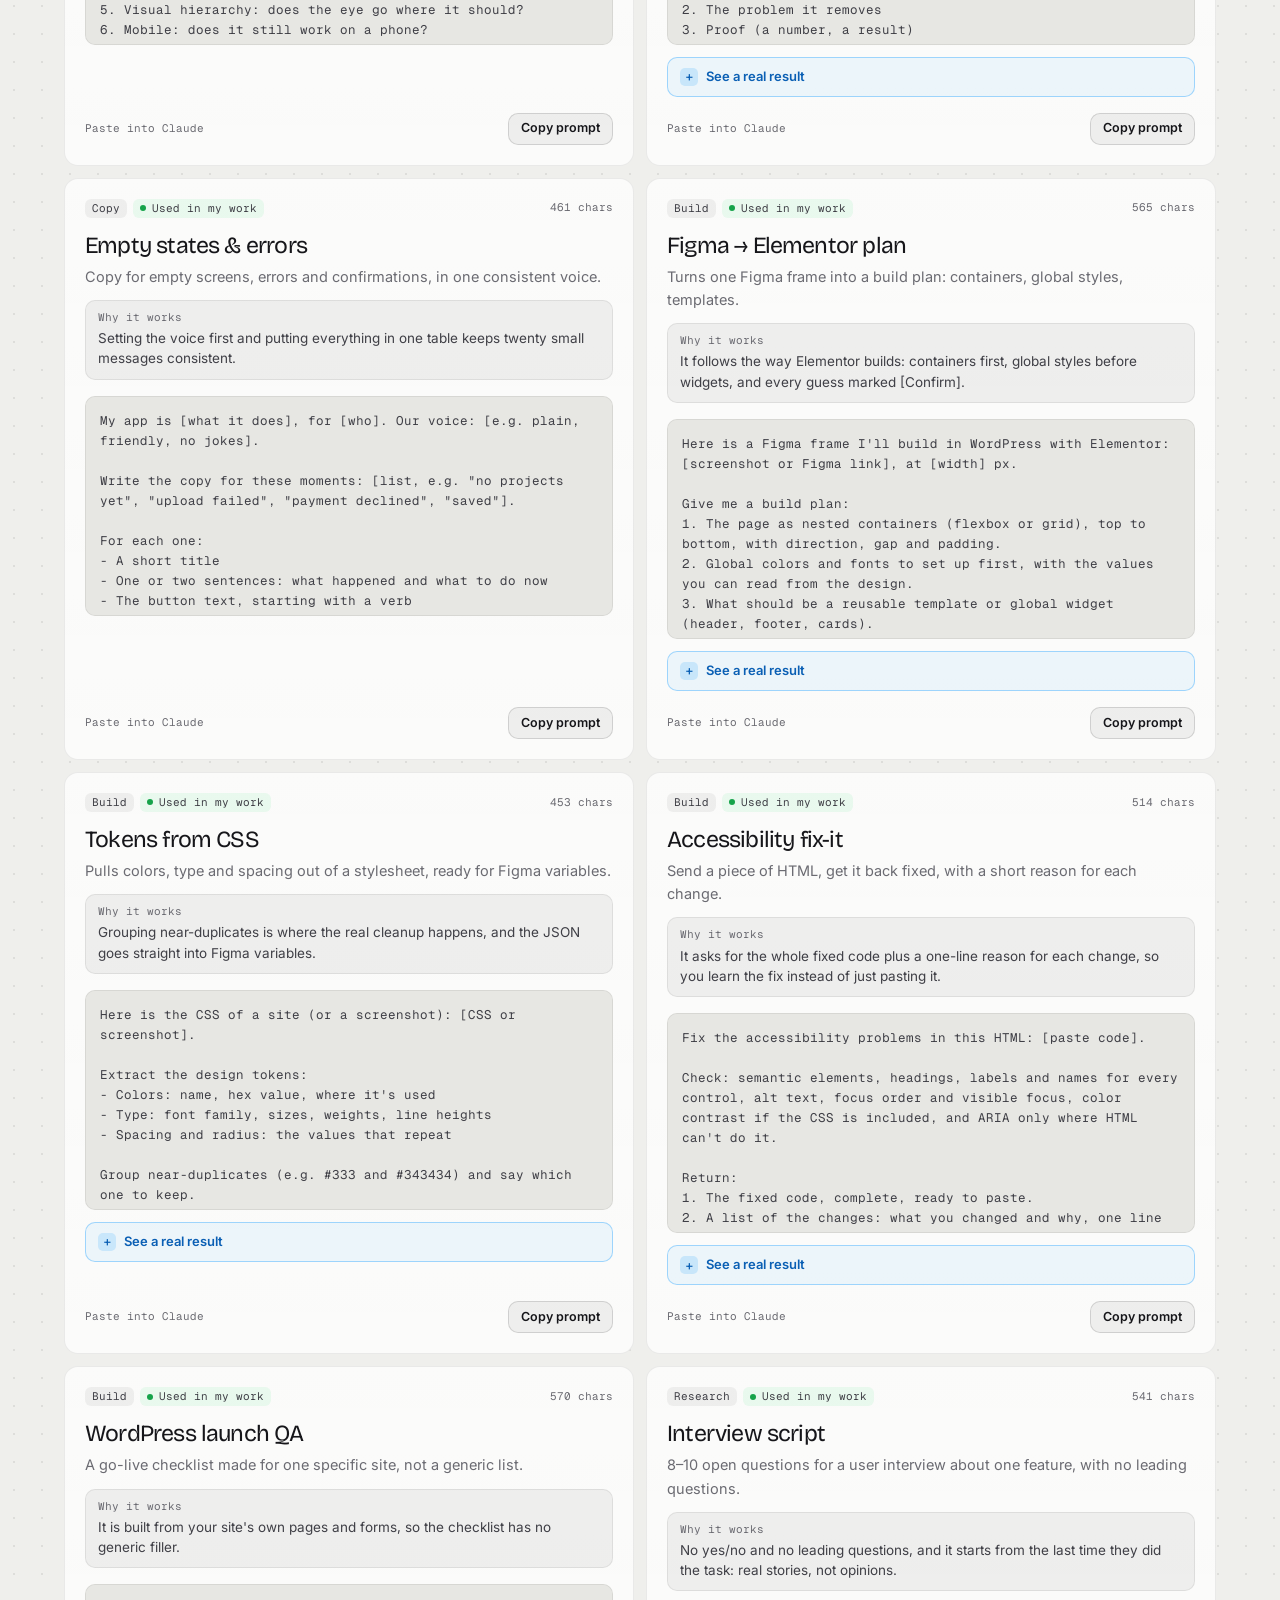
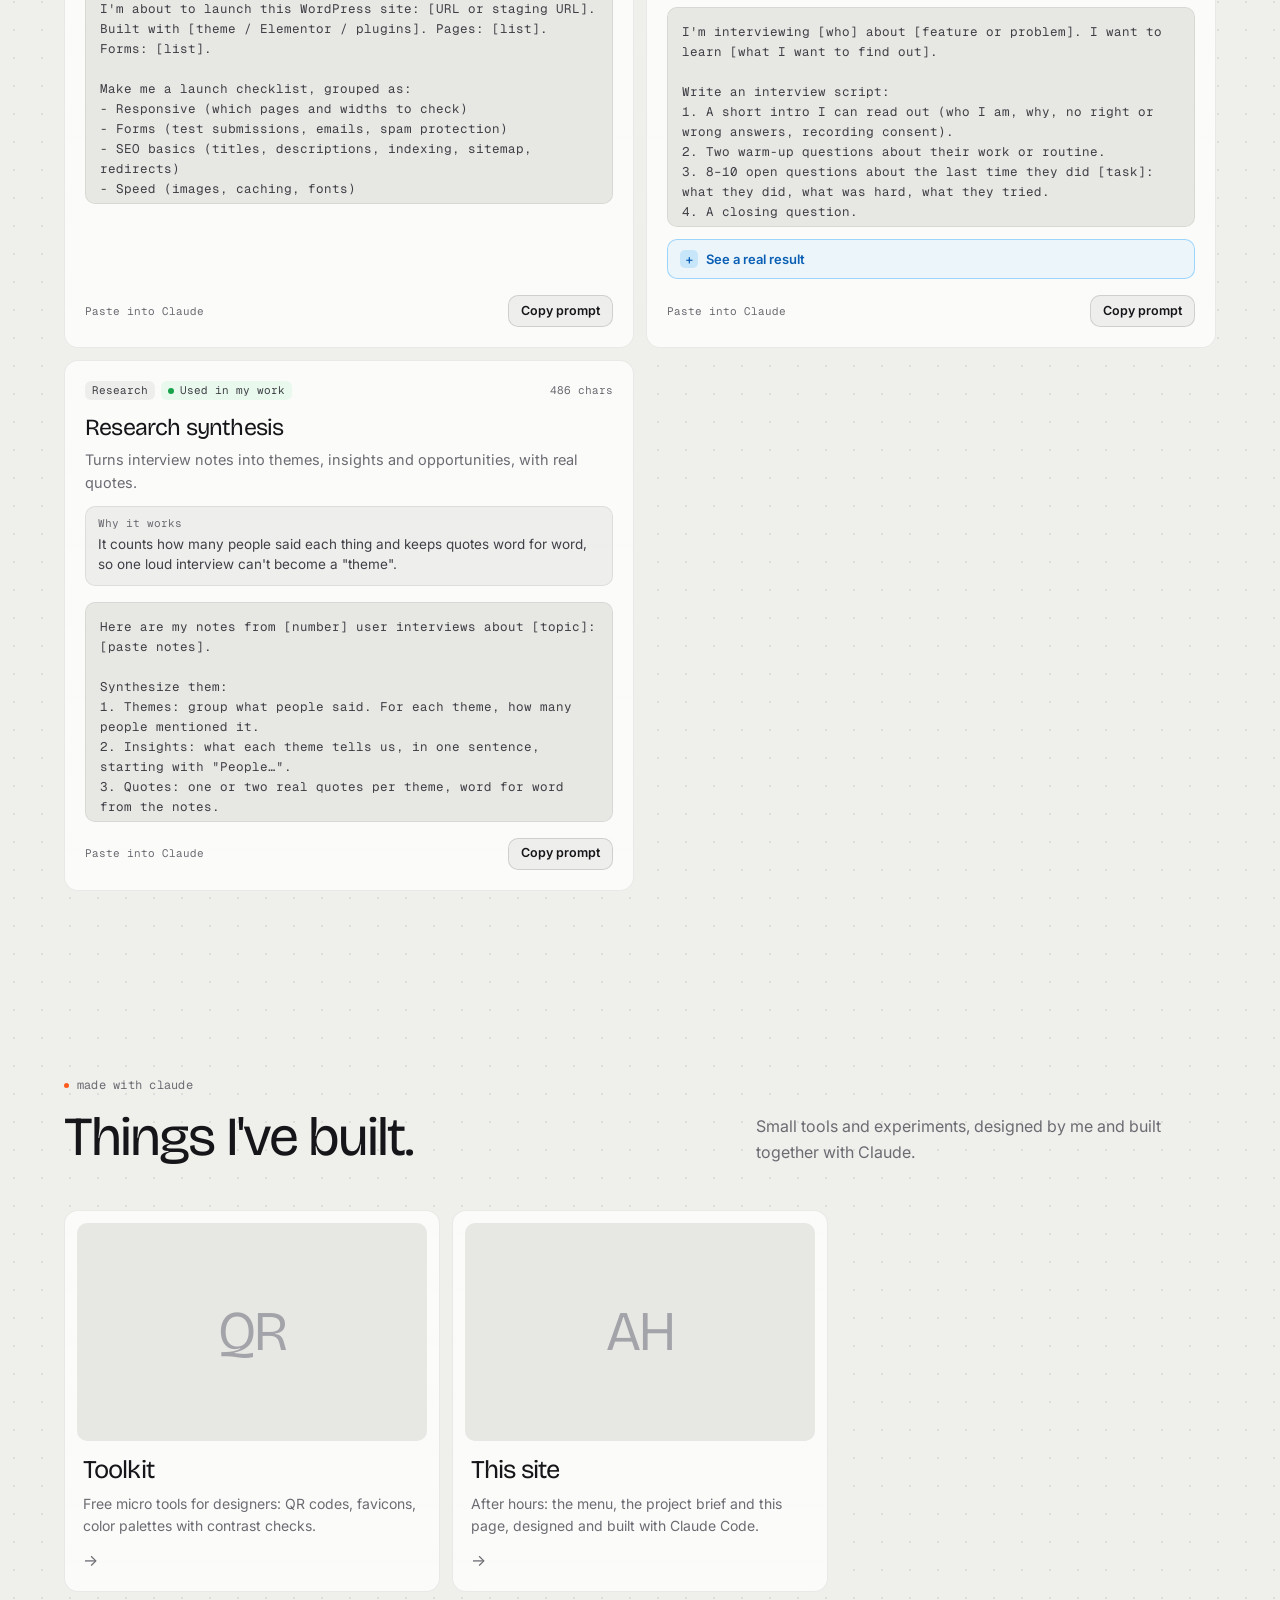
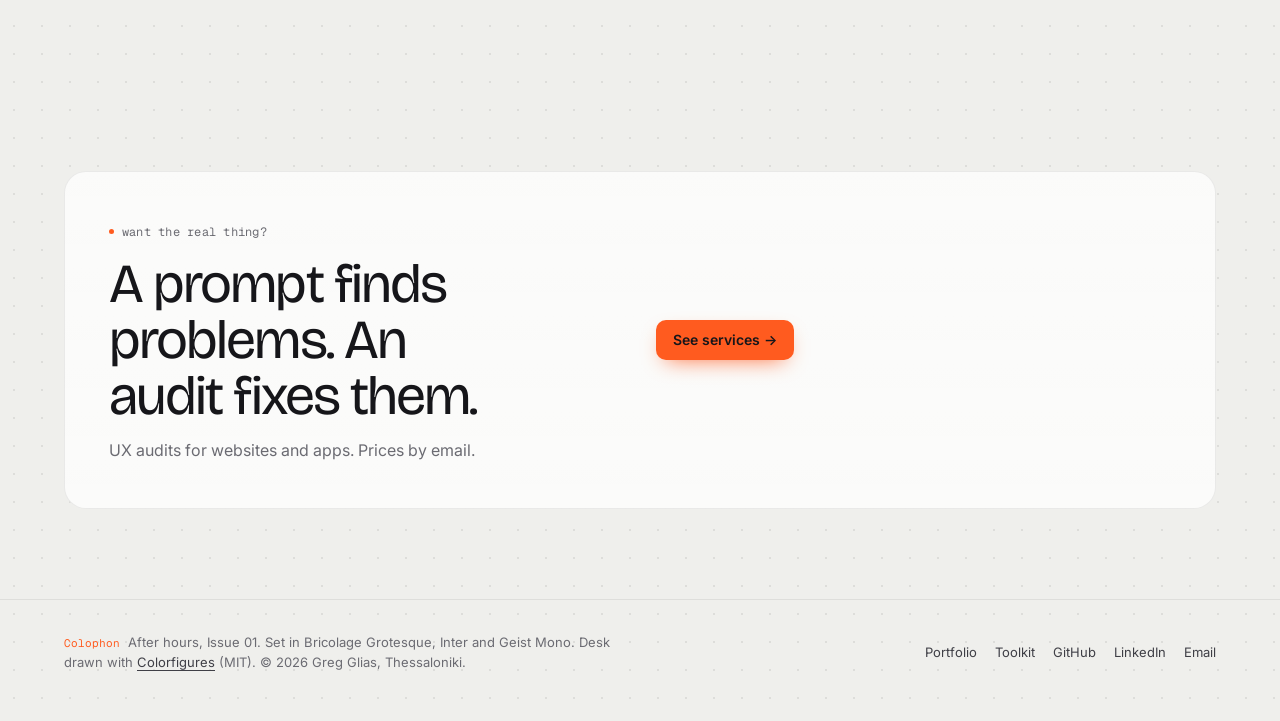
==== commit 8ec7daad: "Light theme by default; dark when the visitor picks it (remembered) Co-Authored-By: Claude Opus 5.5 " ====
--- a/prompts/index.html
+++ b/prompts/index.html
@@ -17,10 +17,10 @@
   <meta property="og:image:height" content="630">
   <meta property="og:image:alt" content="After hours, Issue 01: UX audits, redesign sprints and Figma to WordPress, in the evenings. A drawing of a desk with a lamp and a laptop showing OPEN.">
   <meta name="twitter:card" content="summary_large_image">
-  <meta name="theme-color" content="#09090a">
+  <meta name="theme-color" content="#efefec">
   <link rel="icon" href="../assets/favicon.svg" type="image/svg+xml">
   <link rel="stylesheet" href="../assets/styles.css?v=23">
-  <script>try{var t=localStorage.getItem("ah-theme");if(t==="light")document.documentElement.dataset.theme="light"}catch(e){}</script>
+  <script>(function(){var t;try{t=localStorage.getItem("ah-theme")}catch(e){}if(t!=="dark")document.documentElement.dataset.theme="light"})()</script>
 </head>
 <body>
 <div class="glow" aria-hidden="true"></div>
@@ -112,6 +112,6 @@
 
 <script src="../assets/prompts.js?v=5"></script>
 <script src="../assets/prompts-proof.js?v=3"></script>
-<script src="../assets/site.js?v=15"></script>
+<script src="../assets/site.js?v=16"></script>
 </body>
 </html>
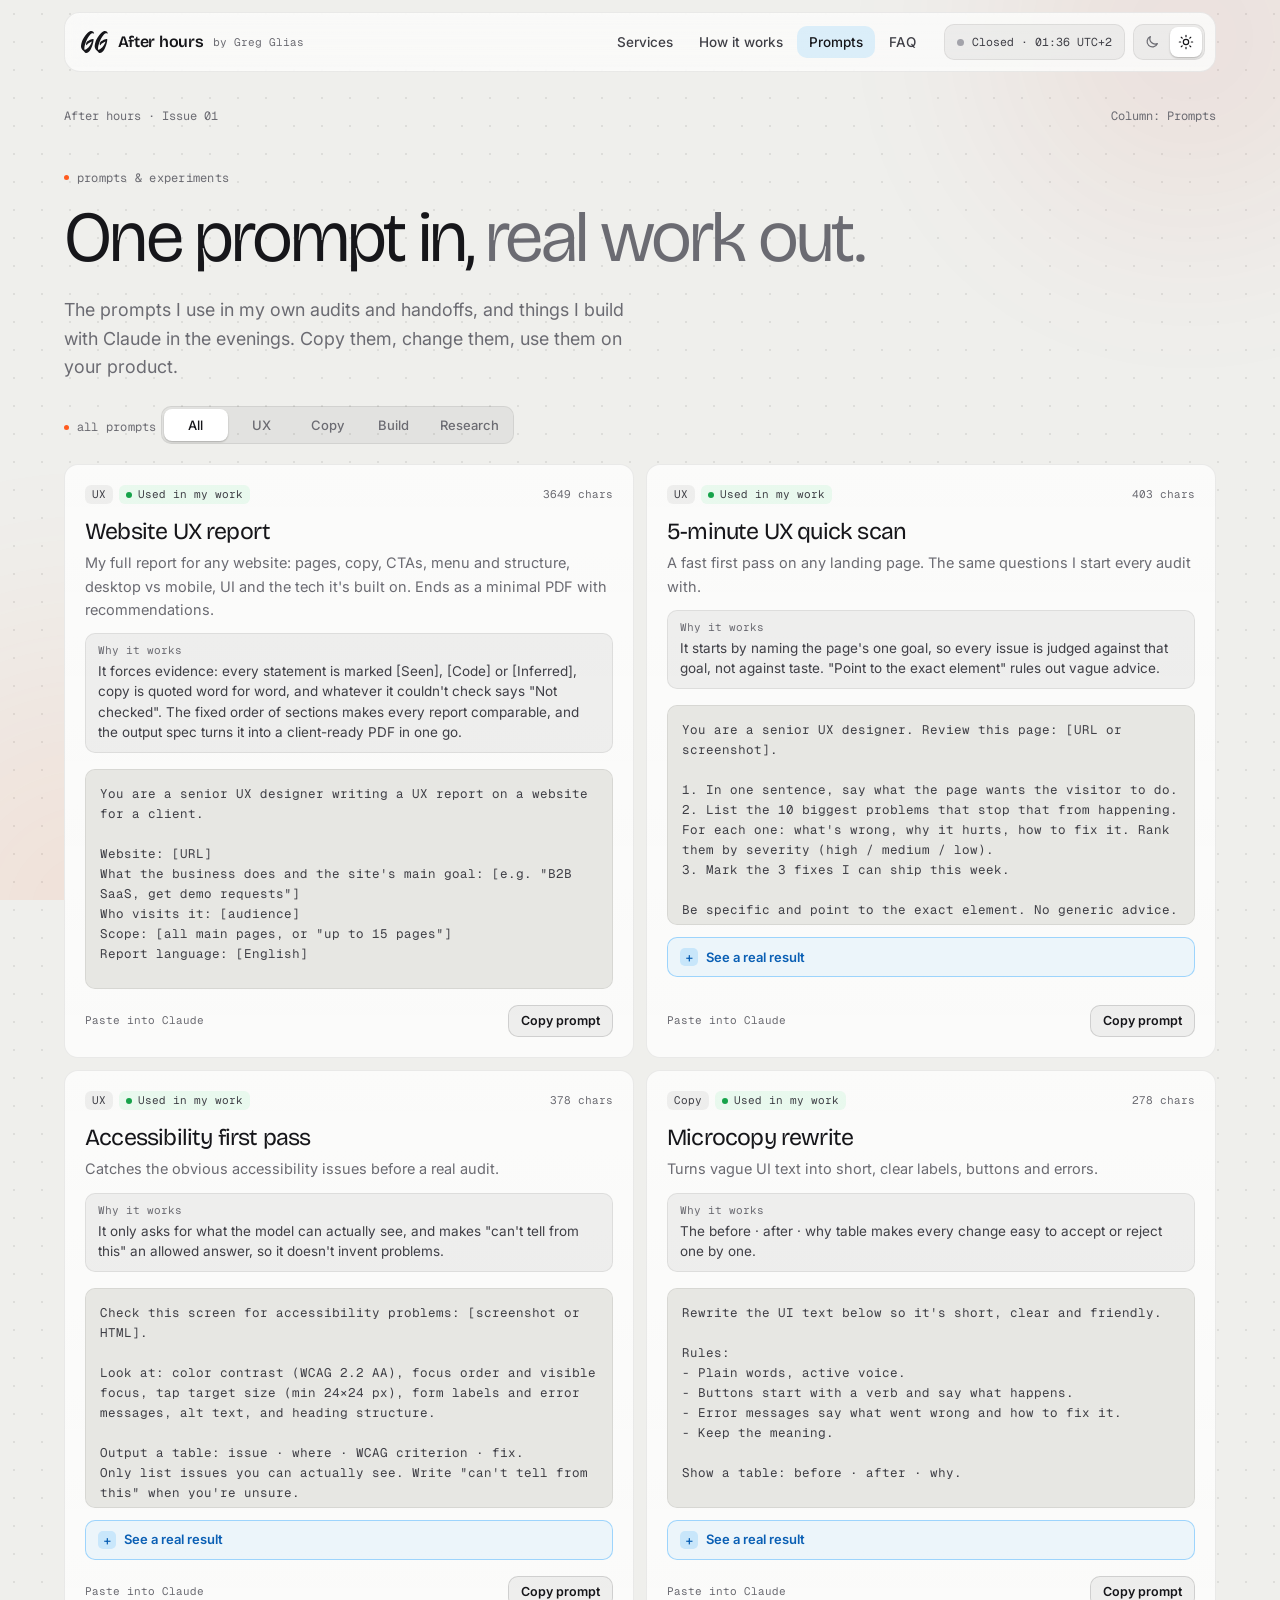
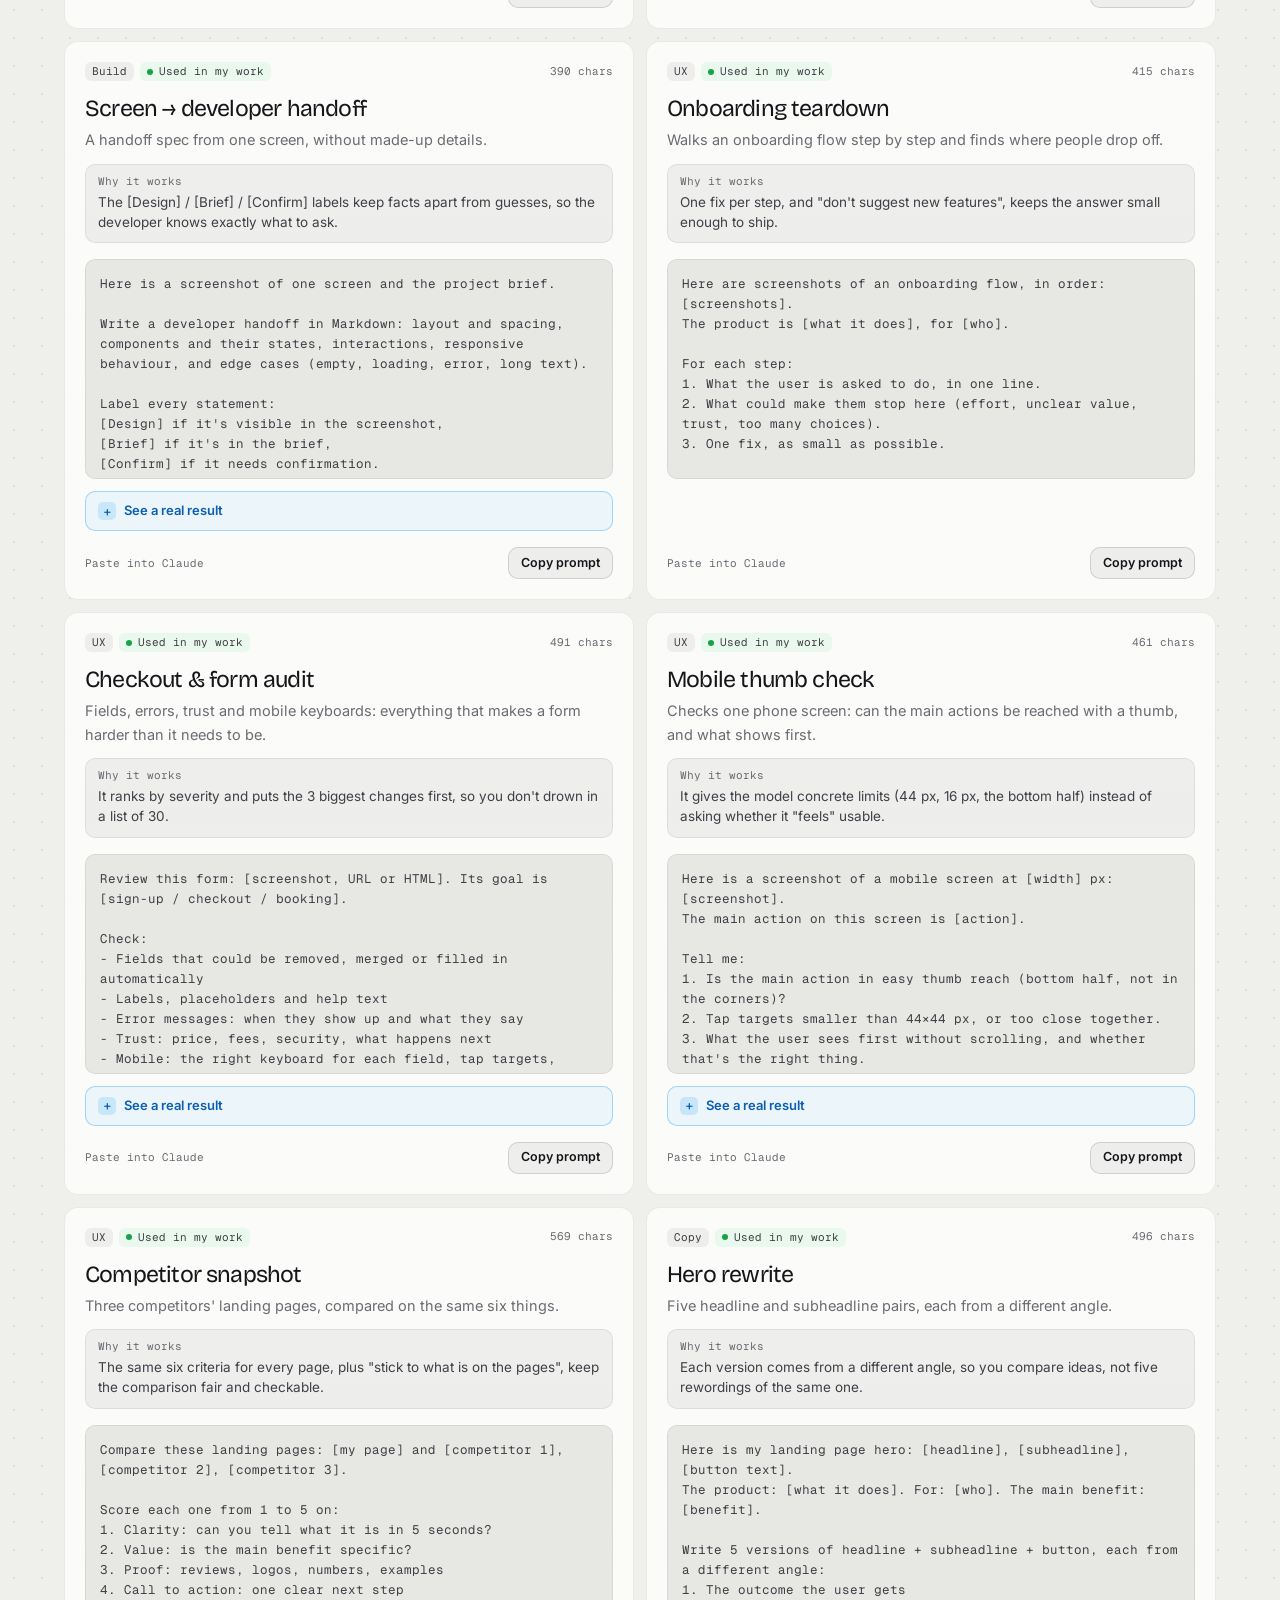
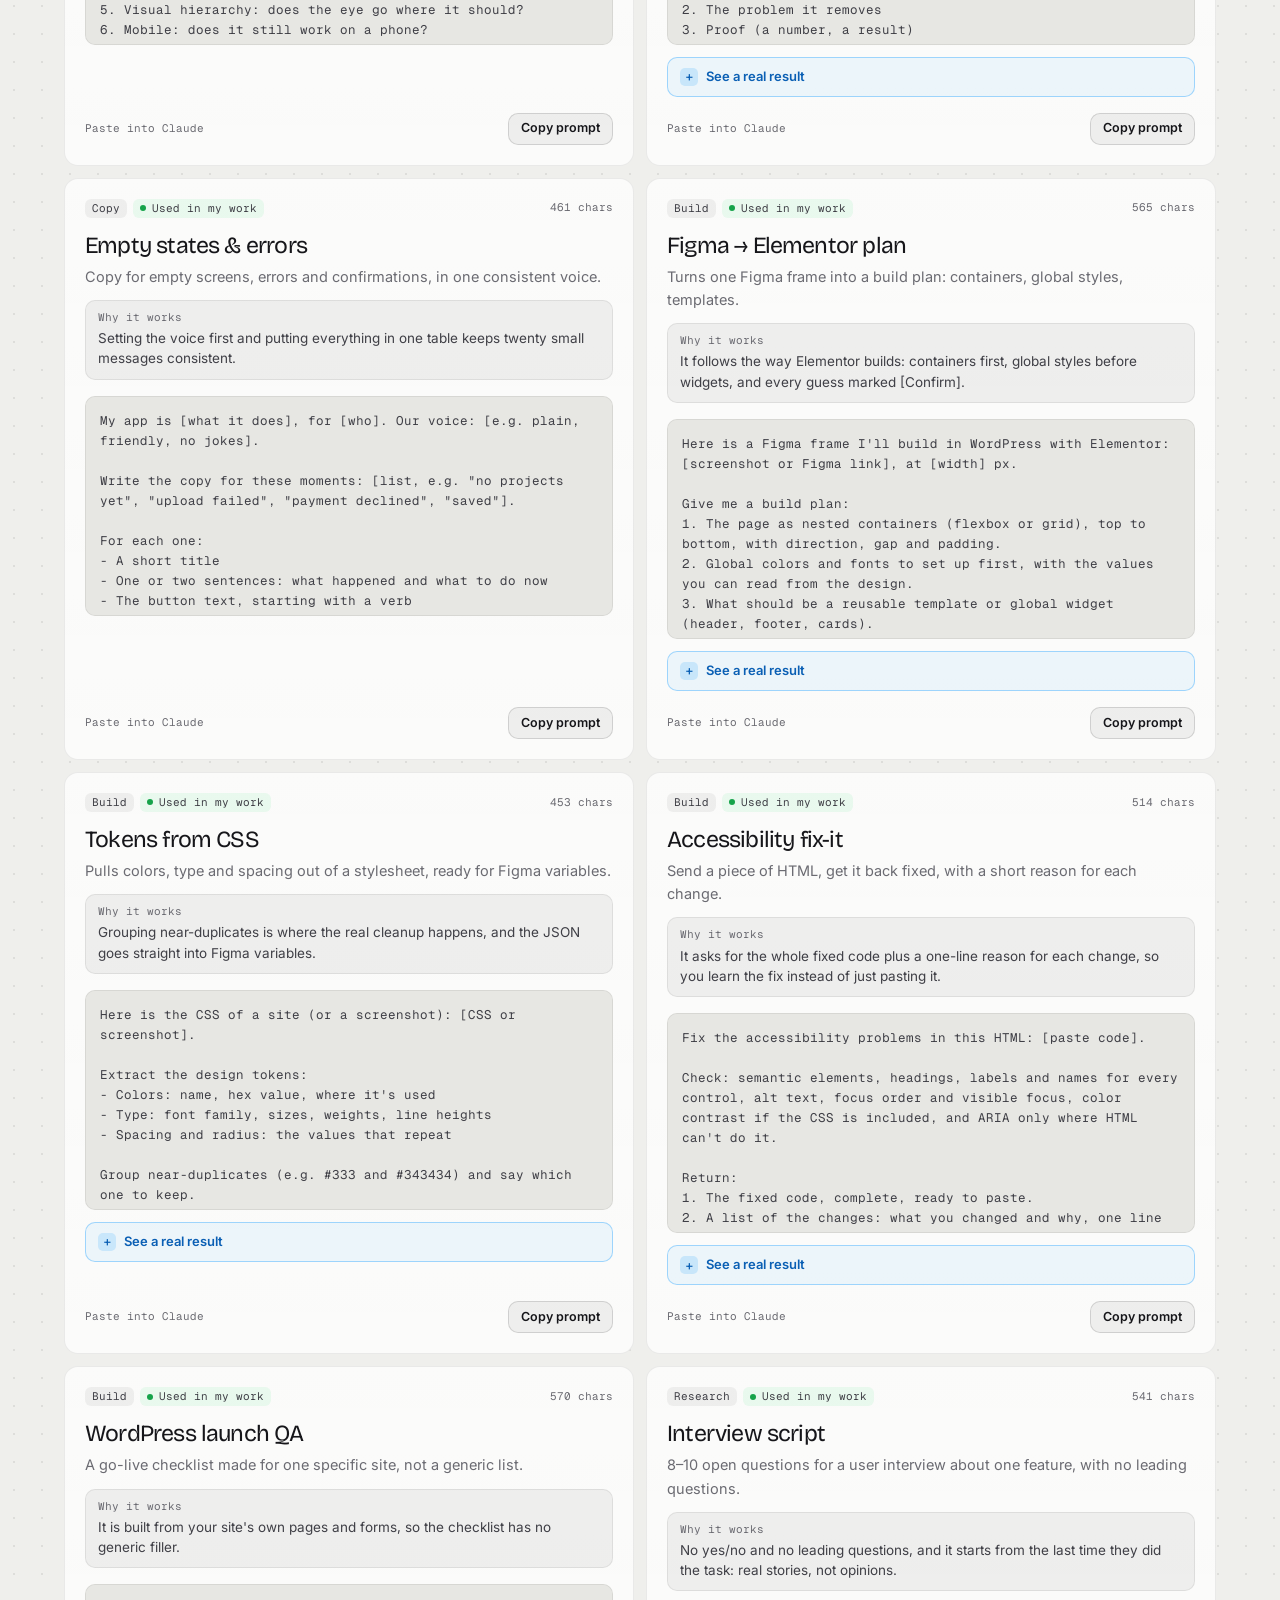
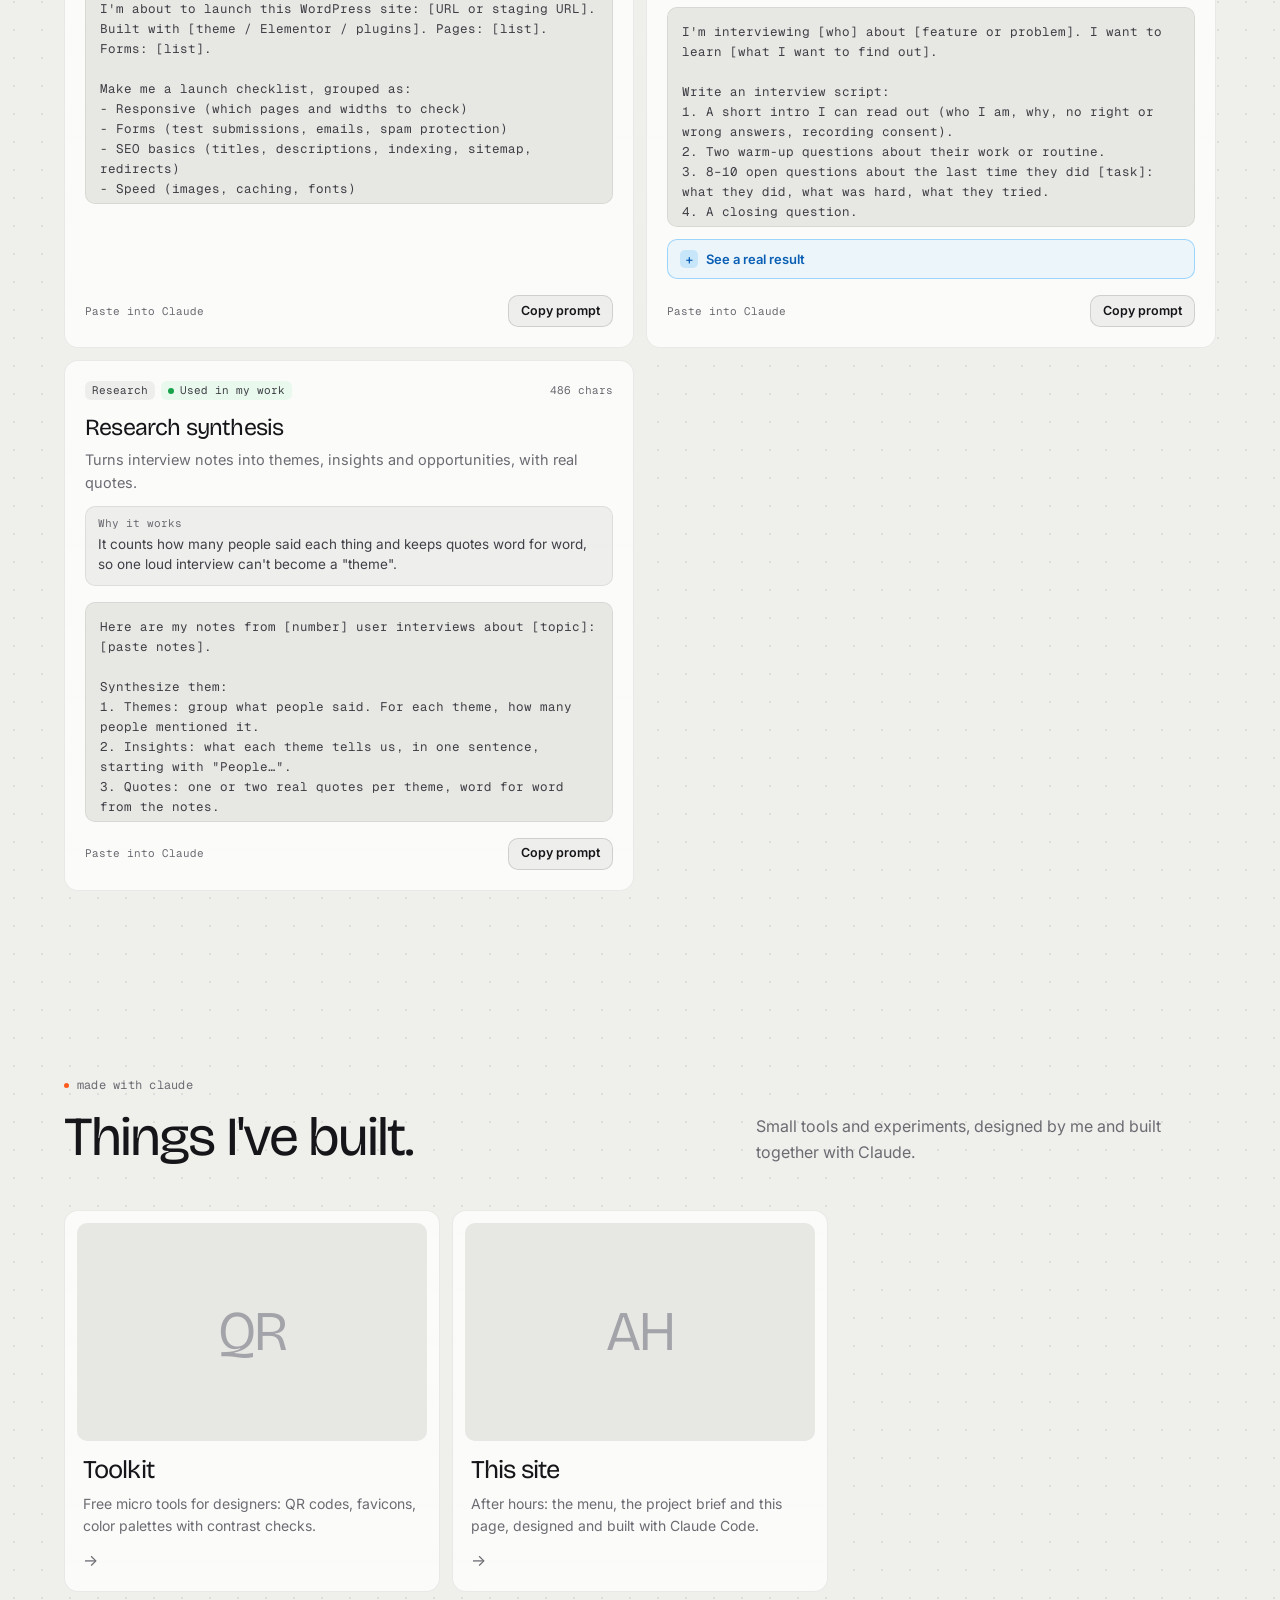
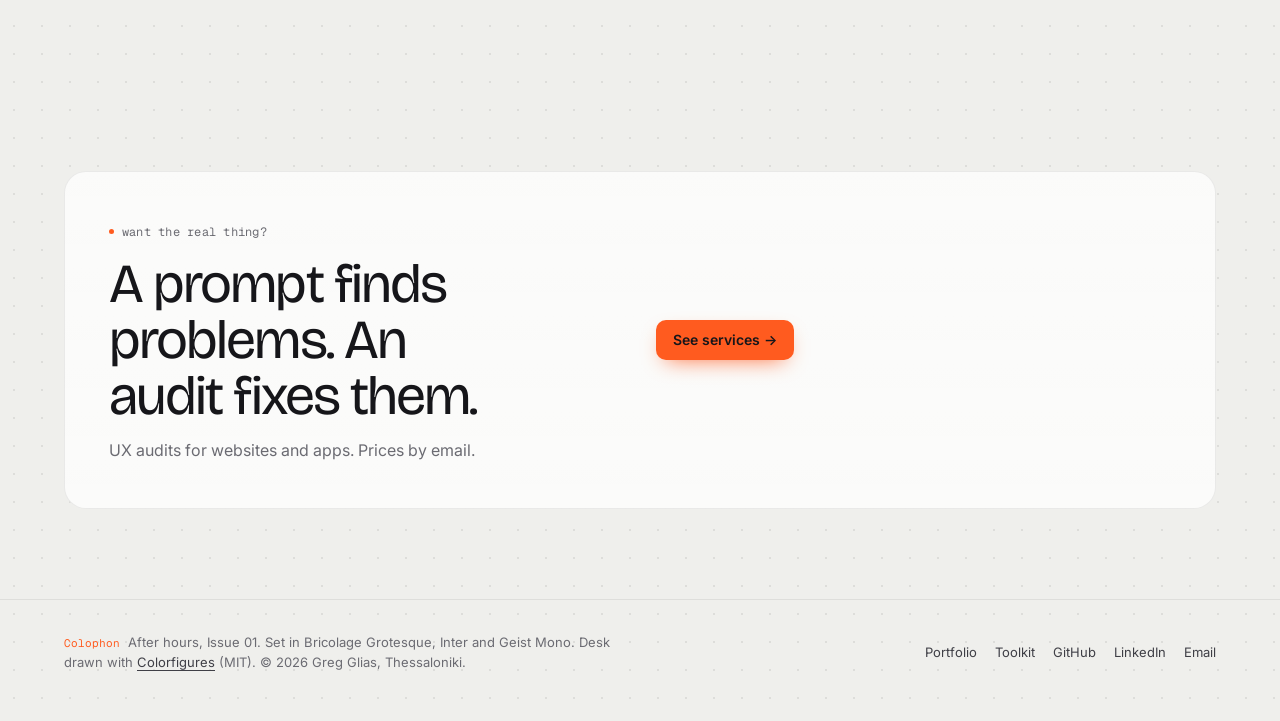
==== commit 3b66a3bf: "Phones: no Open/Closed status in the header (it stays in the panel under the desk) Co-Authored-By: C" ====
--- a/prompts/index.html
+++ b/prompts/index.html
@@ -19,7 +19,7 @@
   <meta name="twitter:card" content="summary_large_image">
   <meta name="theme-color" content="#efefec">
   <link rel="icon" href="../assets/favicon.svg" type="image/svg+xml">
-  <link rel="stylesheet" href="../assets/styles.css?v=23">
+  <link rel="stylesheet" href="../assets/styles.css?v=24">
   <script>(function(){var t;try{t=localStorage.getItem("ah-theme")}catch(e){}if(t!=="dark")document.documentElement.dataset.theme="light"})()</script>
 </head>
 <body>
--- a/assets/styles.css
+++ b/assets/styles.css
@@ -361,7 +361,7 @@
 @media (max-width: 560px) {
   .brand small, .status-text-long { display: none; }
   .gg-switch button { width: 44px; height: 44px; }
-  .header-tools .status { height: 50px; }
+  .header-tools .status { display: none; }
   .btn-sm { min-height: 44px; padding: 10px 14px; }
   .mast-top { margin-bottom: 36px; }
   .mast-sub { margin-top: 48px; }
